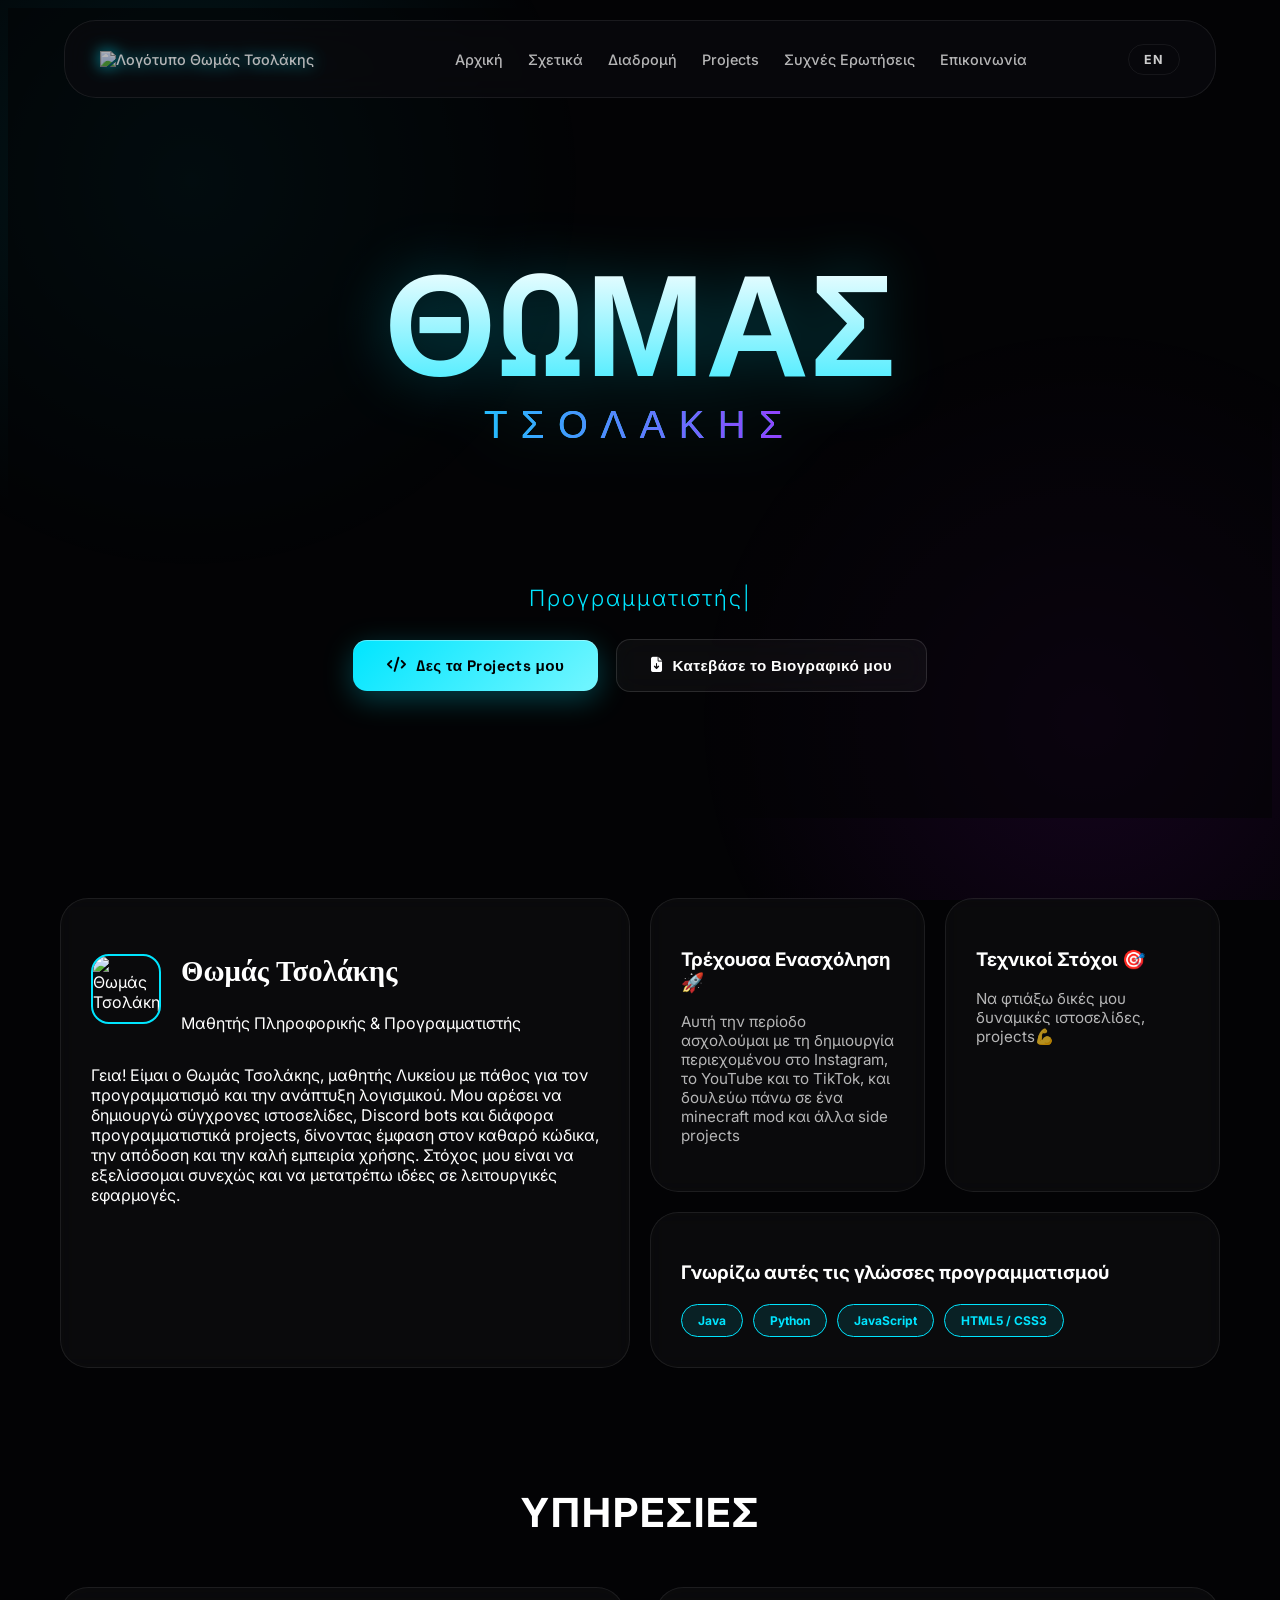
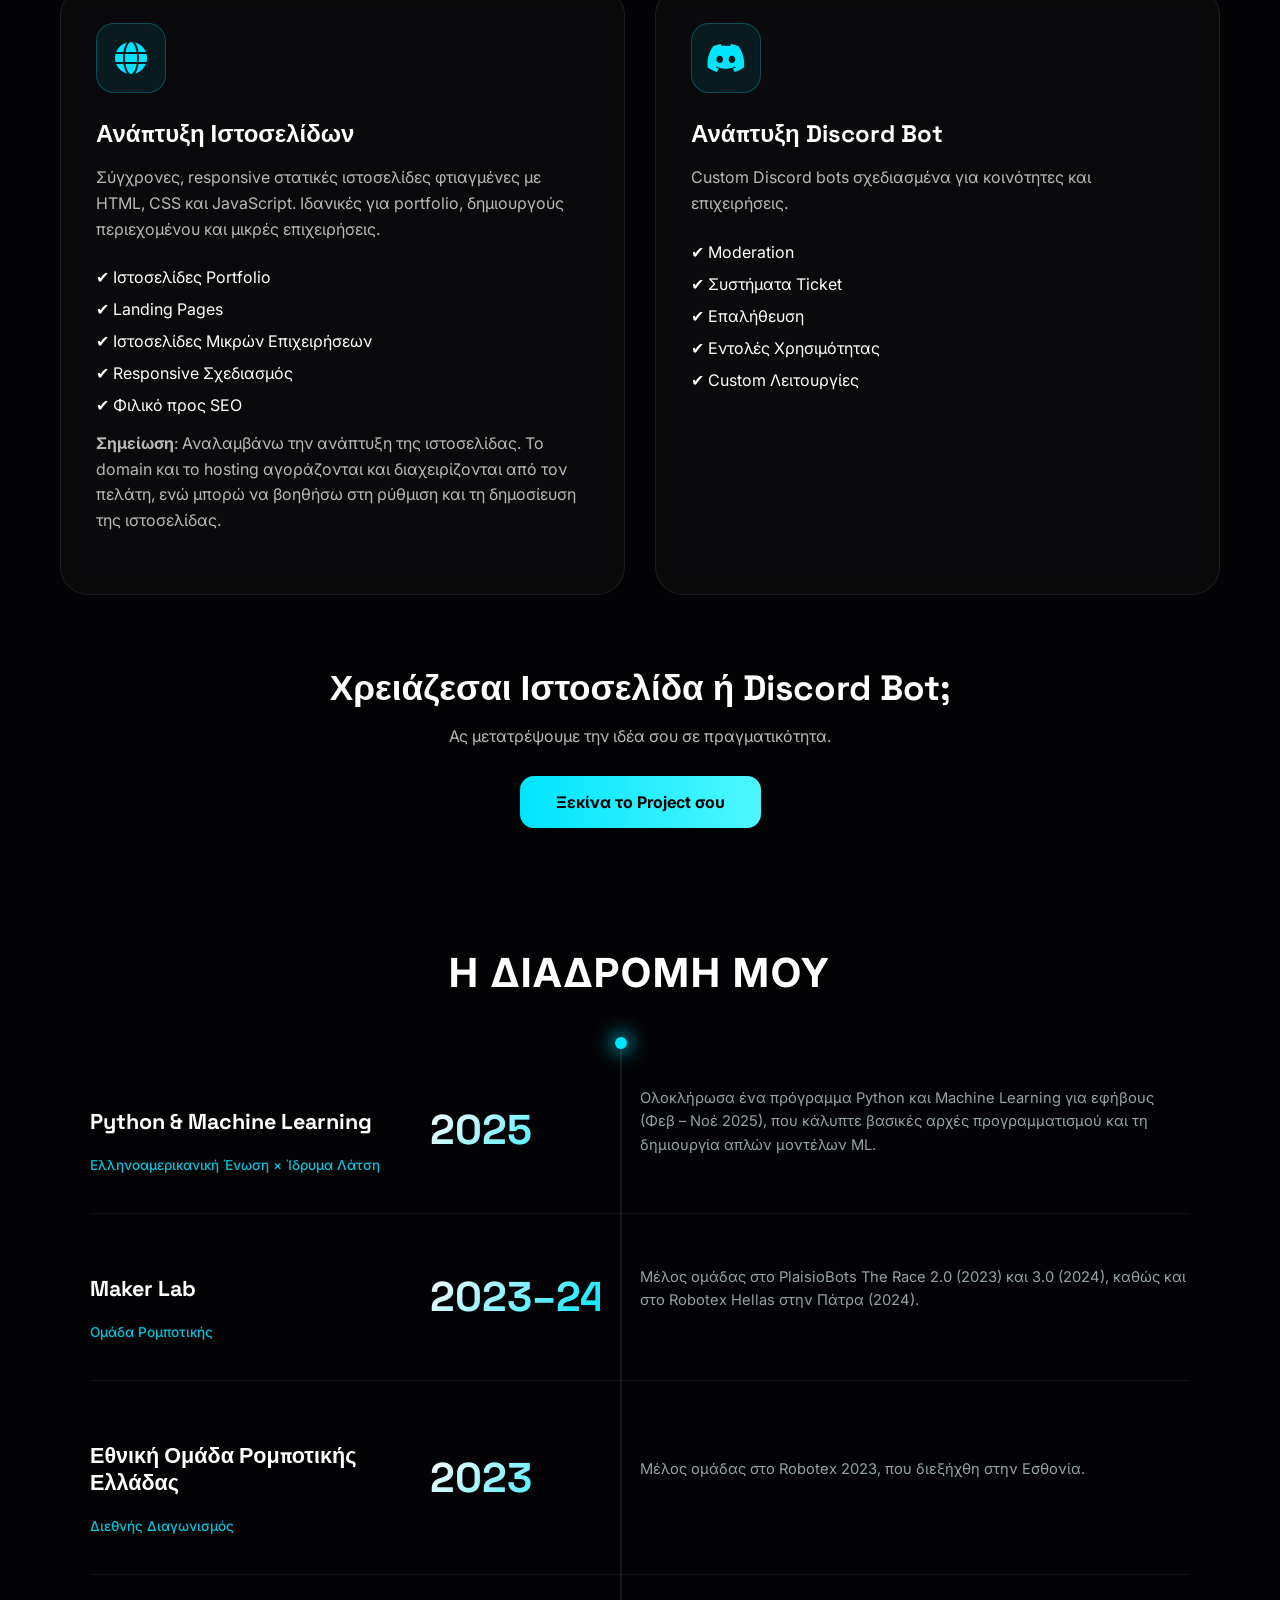
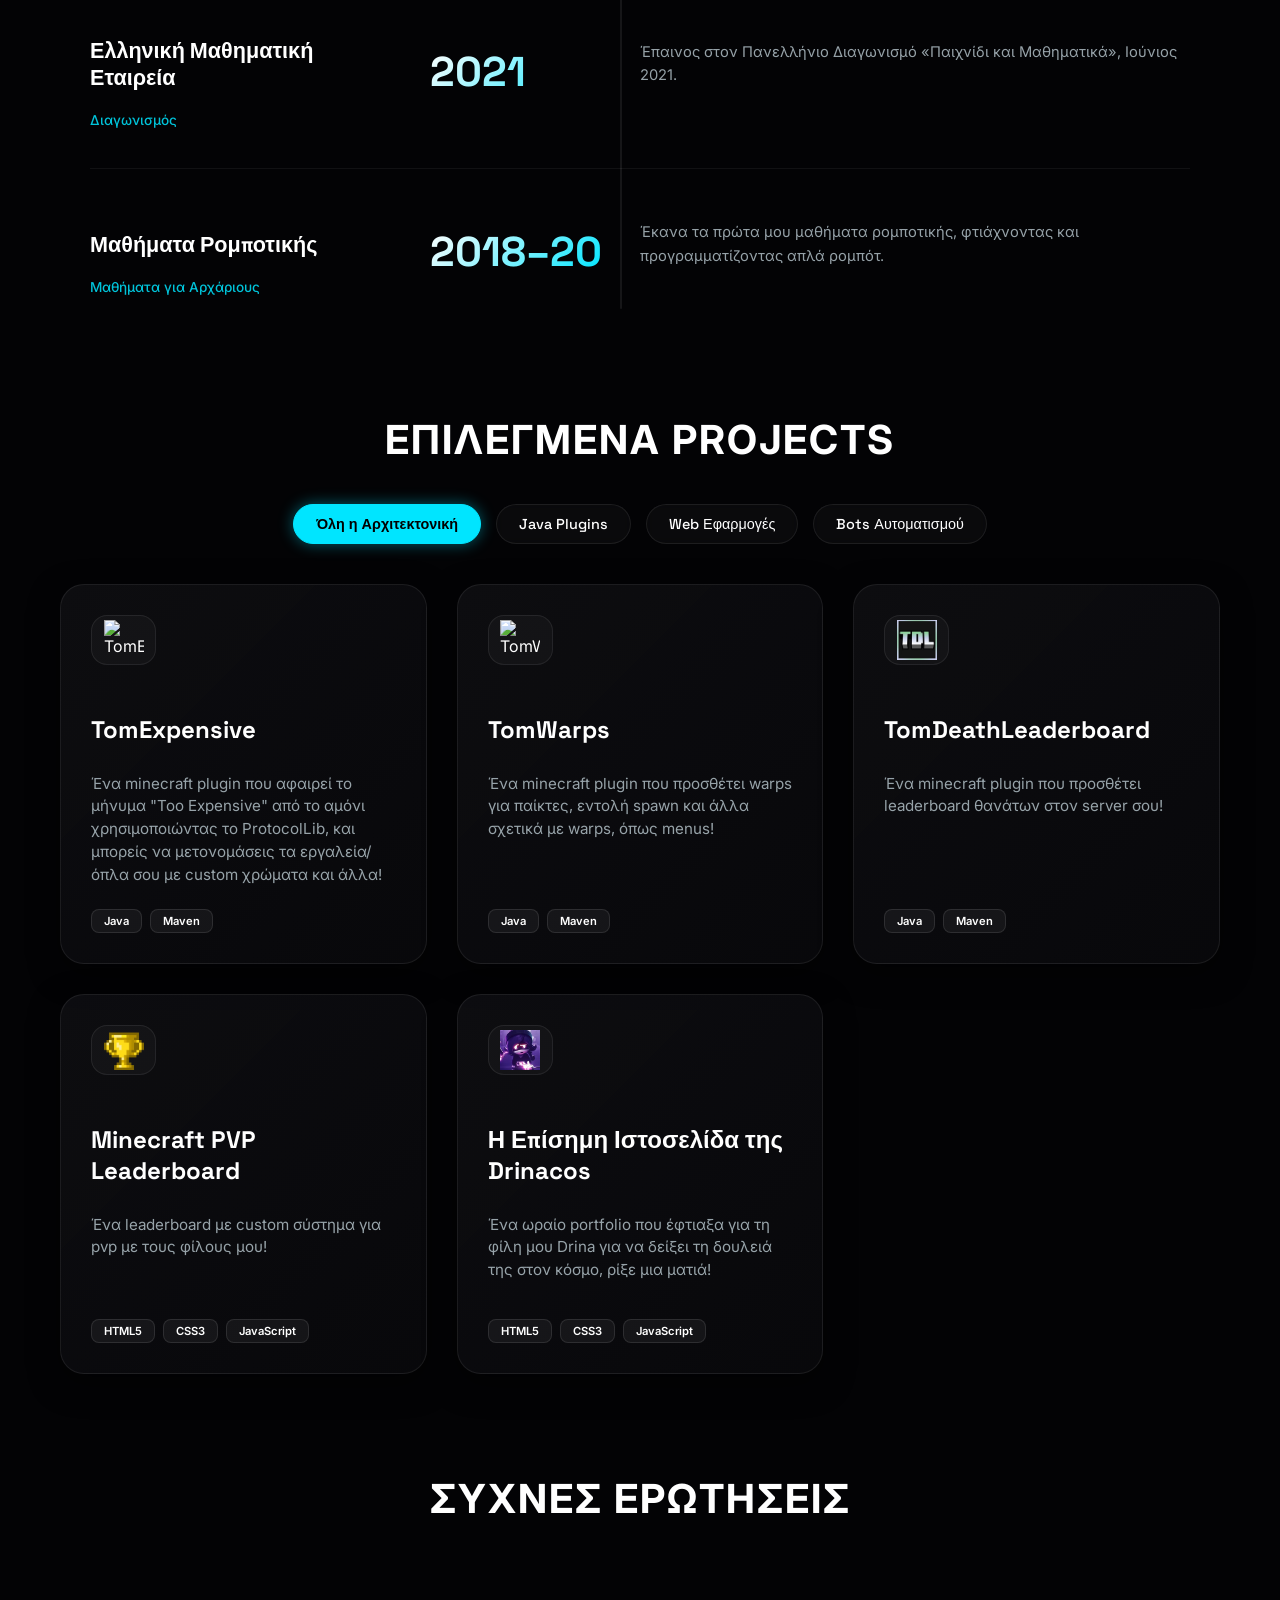
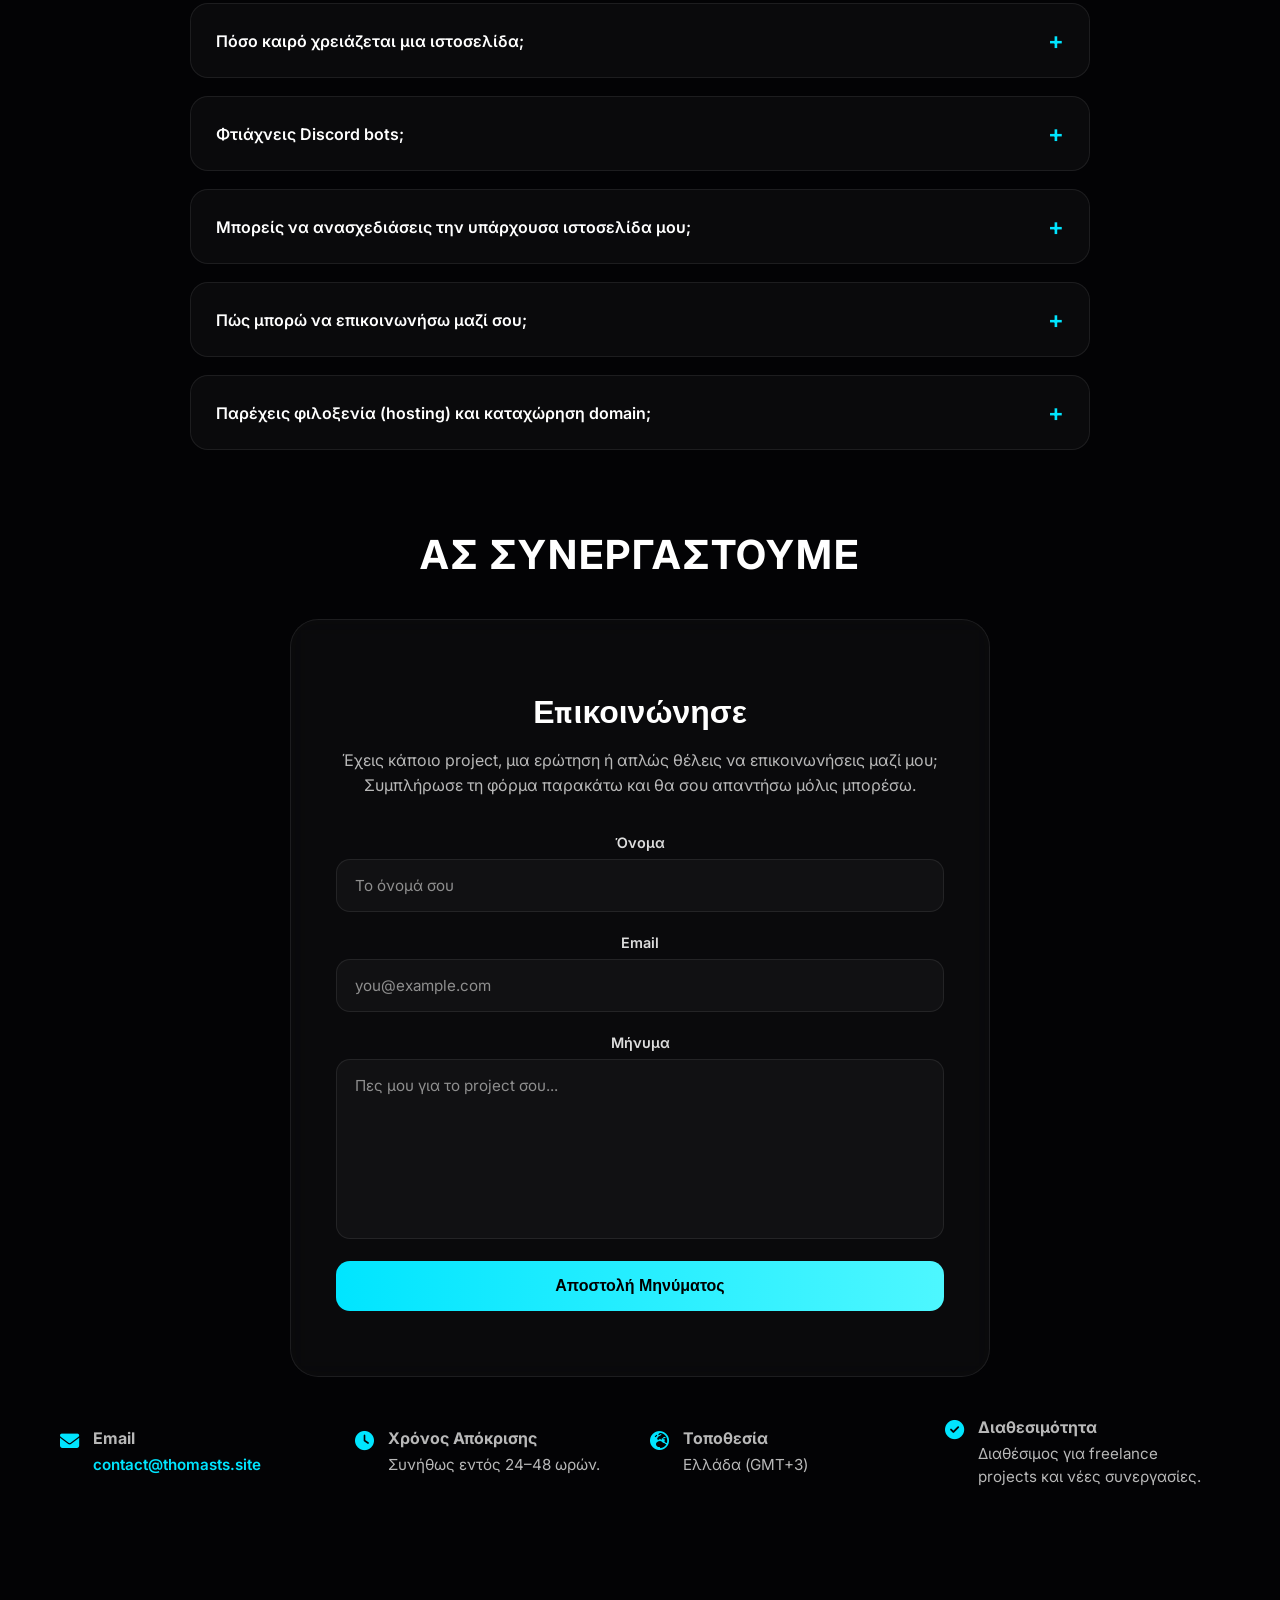
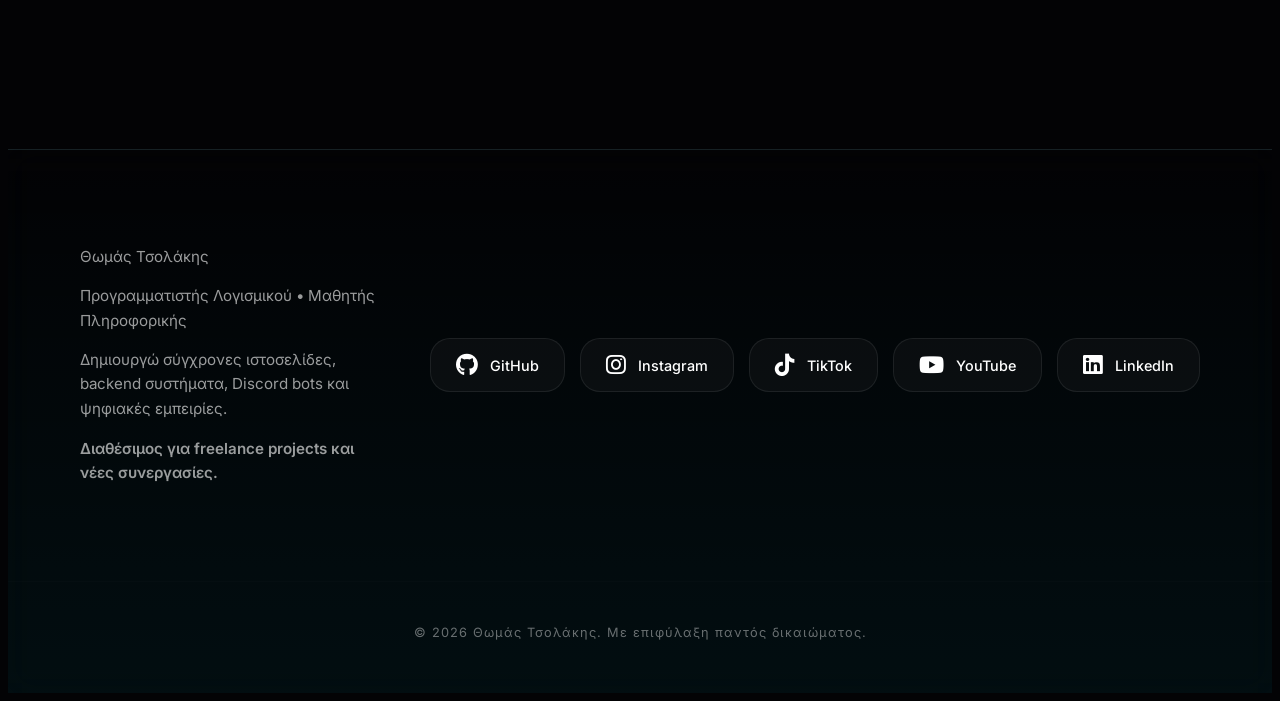
==== el/index.html @ b06d2b75 "resume" ====
<!DOCTYPE html>
<html lang="el">
<head>

    <!-- Basic -->
    <meta charset="UTF-8">
    <meta name="viewport" content="width=device-width, initial-scale=1.0">

    <title>Θωμάς Τσολάκης | Προγραμματιστής Λογισμικού</title>

    <meta name="description" content="Ο Θωμάς Τσολάκης είναι μαθητής Πληροφορικής και προγραμματιστής λογισμικού. Ασχολείται με την ανάπτυξη ιστοσελίδων, backend συστημάτων και σύγχρονων εφαρμογών.">

    <meta name="author" content="Θωμάς Τσολάκης">
    <meta name="creator" content="Θωμάς Τσολάκης">
    <meta name="copyright" content="Θωμάς Τσολάκης">
    <meta name="robots" content="index, follow">
    <meta name="googlebot" content="index, follow">
    <meta name="referrer" content="strict-origin-when-cross-origin">
    <meta name="theme-color" content="#030305">
    <meta name="color-scheme" content="dark">

    <!-- Canonical -->
    <link rel="canonical" href="https://thomasts.site/el/">

    <link rel="alternate" hreflang="en" href="https://thomasts.site/">
    <link rel="alternate" hreflang="el" href="https://thomasts.site/el/">
    <link rel="alternate" hreflang="x-default" href="https://thomasts.site/">

    <!-- Favicons -->
    <link rel="apple-touch-icon" sizes="180x180" href="../img/apple-touch-icon.png">
    <link rel="icon" type="image/png" sizes="32x32" href="../img/favicon-32x32.png">
    <link rel="icon" type="image/png" sizes="16x16" href="../img/favicon-16x16.png">
    <link rel="shortcut icon" href="../img/favicon.ico">
    <link rel="manifest" href="../site.webmanifest">

    <!-- Mobile -->
    <meta name="mobile-web-app-capable" content="yes">
    <meta name="apple-mobile-web-app-capable" content="yes">
    <meta name="apple-mobile-web-app-title" content="Θωμάς Τσολάκης">
    <meta name="apple-mobile-web-app-status-bar-style" content="black-translucent">

    <!-- SEO -->
    <meta name="keywords" content="Θωμάς Τσολάκης, Προγραμματιστής, Software Developer, Web Developer, Backend Developer, Frontend Developer, Full Stack Developer, HTML, CSS, JavaScript, Python, Προγραμματισμός, Ανάπτυξη Ιστοσελίδων, Ελλάδα, Thomakosdevs">

    <!-- Open Graph -->
    <meta property="og:type" content="website">
    <meta property="og:site_name" content="Θωμάς Τσολάκης">
    <meta property="og:title" content="Θωμάς Τσολάκης | Προγραμματιστής Λογισμικού">
    <meta property="og:description" content="Ανάπτυξη ιστοσελίδων, backend συστημάτων και σύγχρονων εφαρμογών.">
    <meta property="og:url" content="https://thomasts.site/el/">
    <meta property="og:image" content="https://thomasts.site/img/hero.webp">
    <meta property="og:image:width" content="1200">
    <meta property="og:image:height" content="630">
    <meta property="og:image:alt" content="Portfolio του Θωμά Τσολάκη">
    <meta property="og:locale" content="el_GR">
    <meta property="og:locale:alternate" content="en_US">

    <!-- Twitter -->
    <meta name="twitter:card" content="summary_large_image">
    <meta name="twitter:title" content="Θωμάς Τσολάκης | Προγραμματιστής Λογισμικού">
    <meta name="twitter:description" content="Ανάπτυξη ιστοσελίδων, backend συστημάτων και σύγχρονων εφαρμογών.">
    <meta name="twitter:image" content="https://thomasts.site/img/hero.webp">
    <meta name="twitter:image:alt" content="Portfolio του Θωμά Τσολάκη">
    <meta name="twitter:url" content="https://thomasts.site/el/">
    <meta name="twitter:creator" content="@thomakosdevs">
    <meta name="twitter:site" content="@thomakosdevs">

    <!-- Schema - Person -->
    <script type="application/ld+json">
    {
        "@context":"https://schema.org",
        "@type":"Person",
        "name":"Θωμάς Τσολάκης",
        "alternateName":[
            "Θωμάς Τσολάκης",
            "Thomas"
        ],
        "url":"https://thomasts.site/",
        "image":"https://thomasts.site/img/logo.png",
        "jobTitle":"Προγραμματιστής Λογισμικού",
        "email":"contact@thomasts.site",
        "nationality":"Greek",
        "knowsLanguage":[
            "el",
            "en"
        ],
        "knowsAbout":[
            "Software Development",
            "Web Development",
            "Backend Development",
            "Frontend Development",
            "JavaScript",
            "Python",
            "HTML",
            "CSS",
            "Discord Bots"
        ],
        "sameAs":[
            "https://github.com/Thomakosxd",
            "https://www.instagram.com/thomakosdevs",
            "https://www.tiktok.com/@thomakosdevs",
            "https://www.youtube.com/@thomakosdevs"
        ]
    }
    </script>

    <!-- Schema - Website -->
    <script type="application/ld+json">
    {
        "@context":"https://schema.org",
        "@type":"WebSite",
        "url":"https://thomasts.site/",
        "name":"Θωμάς Τσολάκης",
        "description":"Το προσωπικό portfolio του Θωμά Τσολάκη.",
        "inLanguage":[
            "el",
            "en"
        ],
        "publisher":{
            "@type":"Person",
            "name":"Θωμάς Τσολάκης"
        }
    }
    </script>

    <!-- Schema - Organization -->
    <script type="application/ld+json">
    {
        "@context":"https://schema.org",
        "@type":"Organization",
        "name":"Θωμάς Τσολάκης",
        "url":"https://thomasts.site/",
        "logo":"https://thomasts.site/img/logo.png"
    }
    </script>

    <!-- Performance -->
    <link rel="dns-prefetch" href="//fonts.googleapis.com">
    <link rel="dns-prefetch" href="//fonts.gstatic.com">
    <link rel="dns-prefetch" href="//cdnjs.cloudflare.com">
    <link rel="dns-prefetch" href="//cdn.jsdelivr.net">

    <link rel="preconnect" href="https://fonts.googleapis.com">
    <link rel="preconnect" href="https://fonts.gstatic.com" crossorigin>

    <!-- Fonts -->
    <link href="https://fonts.googleapis.com/css2?family=Inter:wght@300;400;500;600;700&family=Space+Grotesk:wght@500;700&display=swap" rel="stylesheet">

    <!-- Icons -->
    <link rel="stylesheet" href="https://cdn.jsdelivr.net/gh/devicons/devicon@latest/devicon.min.css">
    <link rel="stylesheet" href="https://cdnjs.cloudflare.com/ajax/libs/font-awesome/6.7.2/css/all.min.css">

    <!-- Styles -->
    <link rel="stylesheet" href="../styles.css">

</head>

<body>

    <nav>
        <div class="logo"><a href="index.html"><img src="../img/logo.png" alt="Λογότυπο Θωμάς Τσολάκης"></a></div>
        <ul id="nav-links">
            <li><a href="#home">Αρχική</a></li>
            <li><a href="#about">Σχετικά</a></li>
            <li><a href="#journey">Διαδρομή</a></li>
            <li><a href="#projects">Projects</a></li>
            <li><a href="#faqs">Συχνές Ερωτήσεις</a></li>
            <li><a href="#contact-me">Επικοινωνία</a></li>
        </ul>
        <div class="nav-actions">
            <a href="/" class="lang-switch" hreflang="en" aria-label="View this page in English">EN</a>
            <button class="nav-toggle" id="nav-toggle" aria-label="Εναλλαγή μενού" aria-expanded="false" aria-controls="nav-links">
                <span></span><span></span><span></span>
            </button>
        </div>
    </nav>

    <section class="hero" id="home">
        <h1>ΘΩΜΑΣ <span class="hero-lastname">ΤΣΟΛΑΚΗΣ</span></h1>
        <div class="typing-container">
            <span id="typing-text"></span><span class="cursor">|</span>
        </div>
        <div class="hero-buttons">

            <a href="#projects" class="hero-btn primary">
                <i class="fa-solid fa-code"></i>
                Δες τα Projects μου
            </a>

            <a href="../resume_el.pdf" download class="hero-btn secondary">
                <i class="fa-solid fa-file-arrow-down"></i>
                Κατεβάσε το Βιογραφικό μου
            </a>

        </div>
    </section>

    <main class="container" id="about">
        <div class="bento-grid">
            
            <div class="bento-item item-large">
                <div class="profile-header">
                    <img src="../img/logo.png" alt="Θωμάς Τσολάκης">
                    <div>
                        <h2>Θωμάς Τσολάκης</h2>
                        <p>Μαθητής Πληροφορικής & Προγραμματιστής</p>
                    </div>
                </div>
                <p class="bento-text">
                   Γεια! Είμαι ο Θωμάς Τσολάκης, μαθητής Λυκείου με πάθος για τον προγραμματισμό και την ανάπτυξη λογισμικού. Μου αρέσει να δημιουργώ σύγχρονες ιστοσελίδες, Discord bots και διάφορα προγραμματιστικά projects, δίνοντας έμφαση στον καθαρό κώδικα, την απόδοση και την καλή εμπειρία χρήσης. Στόχος μου είναι να εξελίσσομαι συνεχώς και να μετατρέπω ιδέες σε λειτουργικές εφαρμογές.
                </p>
            </div>

            <div class="bento-item">
                <h3>Τρέχουσα Ενασχόληση 🚀</h3>
                <p class="status-text">Αυτή την περίοδο ασχολούμαι με τη δημιουργία περιεχομένου στο Instagram, το YouTube και το TikTok, και δουλεύω πάνω σε ένα minecraft mod και άλλα side projects</p>
            </div>

            <div class="bento-item">
                <h3>Τεχνικοί Στόχοι 🎯</h3>
                <p class="status-text">Να φτιάξω δικές μου δυναμικές ιστοσελίδες, projects💪</p>
            </div>

            <div class="bento-item item-wide">
                <h3>Γνωρίζω αυτές τις γλώσσες προγραμματισμού</h3>
                <div class="skills-grid">
                    <span class="skill-tag">Java</span>
                    <span class="skill-tag">Python</span>
                    <span class="skill-tag">JavaScript</span>
                    <span class="skill-tag">HTML5 / CSS3</span>
                </div>
            </div>
        </div>

        <section class="services-section">

        <h1 class="section-title">Υπηρεσίες</h1>

        <div class="services-grid">

            <div class="service-card">
                <div class="service-icon">
                    <i class="fas fa-globe"></i>
                </div>

                <h3>Ανάπτυξη Ιστοσελίδων</h3>

                <p>
                    Σύγχρονες, responsive στατικές ιστοσελίδες φτιαγμένες με HTML, CSS και JavaScript.
                    Ιδανικές για portfolio, δημιουργούς περιεχομένου και μικρές επιχειρήσεις.
                </p>

                <ul>
                    <li>✔ Ιστοσελίδες Portfolio</li>
                    <li>✔ Landing Pages</li>
                    <li>✔ Ιστοσελίδες Μικρών Επιχειρήσεων</li>
                    <li>✔ Responsive Σχεδιασμός</li>
                    <li>✔ Φιλικό προς SEO</li>
                </ul>

                <p><b>Σημείωση</b>: Αναλαμβάνω την ανάπτυξη της ιστοσελίδας. Το domain και το hosting αγοράζονται και διαχειρίζονται από τον πελάτη, ενώ μπορώ να βοηθήσω στη ρύθμιση και τη δημοσίευση της ιστοσελίδας.</p>
            </div>

            <div class="service-card">
                <div class="service-icon">
                    <i class="fab fa-discord"></i>
                </div>

                <h3>Ανάπτυξη Discord Bot</h3>

                <p>
                    Custom Discord bots σχεδιασμένα για κοινότητες και επιχειρήσεις.
                </p>

                <ul>
                    <li>✔ Moderation</li>
                    <li>✔ Συστήματα Ticket</li>
                    <li>✔ Επαλήθευση</li>
                    <li>✔ Εντολές Χρησιμότητας</li>
                    <li>✔ Custom Λειτουργίες</li>
                </ul>
            </div>

        </div>

        <div class="services-footer">
            <h2>Χρειάζεσαι Ιστοσελίδα ή Discord Bot;</h2>
            <p>
                Ας μετατρέψουμε την ιδέα σου σε πραγματικότητα.
            </p>

            <a href="#contact-me" class="hire-btn">
                Ξεκίνα το Project σου
            </a>
        </div>

    </section>

        <h1 class="section-title" id="journey">Η Διαδρομή Μου</h1>

        <div class="timeline">
            <div class="timeline-line">
                <div class="timeline-progress"></div>
                <div class="timeline-cursor"></div>
            </div>

            <div class="timeline-year">
                <div class="timeline-node"></div>
                <div class="timeline-heading">
                    <h3>Python & Machine Learning</h3>
                    <span class="timeline-subtitle">Ελληνοαμερικανική Ένωση × Ίδρυμα Λάτση</span>
                </div>
                <div class="timeline-year-big">2025</div>
                <p class="timeline-desc">Ολοκλήρωσα ένα πρόγραμμα Python και Machine Learning για εφήβους (Φεβ – Νοέ 2025), που κάλυπτε βασικές αρχές προγραμματισμού και τη δημιουργία απλών μοντέλων ML.</p>
            </div>

            <div class="timeline-year">
                <div class="timeline-node"></div>
                <div class="timeline-heading">
                    <h3>Maker Lab</h3>
                    <span class="timeline-subtitle">Ομάδα Ρομποτικής</span>
                </div>
                <div class="timeline-year-big">2023–24</div>
                <p class="timeline-desc">Μέλος ομάδας στο PlaisioBots The Race 2.0 (2023) και 3.0 (2024), καθώς και στο Robotex Hellas στην Πάτρα (2024).</p>
            </div>

            <div class="timeline-year">
                <div class="timeline-node"></div>
                <div class="timeline-heading">
                    <h3>Εθνική Ομάδα Ρομποτικής Ελλάδας</h3>
                    <span class="timeline-subtitle">Διεθνής Διαγωνισμός</span>
                </div>
                <div class="timeline-year-big">2023</div>
                <p class="timeline-desc">Μέλος ομάδας στο Robotex 2023, που διεξήχθη στην Εσθονία.</p>
            </div>

            <div class="timeline-year">
                <div class="timeline-node"></div>
                <div class="timeline-heading">
                    <h3>Ελληνική Μαθηματική Εταιρεία</h3>
                    <span class="timeline-subtitle">Διαγωνισμός</span>
                </div>
                <div class="timeline-year-big">2021</div>
                <p class="timeline-desc">Έπαινος στον Πανελλήνιο Διαγωνισμό «Παιχνίδι και Μαθηματικά», Ιούνιος 2021.</p>
            </div>

            <div class="timeline-year">
                <div class="timeline-node"></div>
                <div class="timeline-heading">
                    <h3>Μαθήματα Ρομποτικής</h3>
                    <span class="timeline-subtitle">Μαθήματα για Αρχάριους</span>
                </div>
                <div class="timeline-year-big">2018–20</div>
                <p class="timeline-desc">Έκανα τα πρώτα μου μαθήματα ρομποτικής, φτιάχνοντας και προγραμματίζοντας απλά ρομπότ.</p>
            </div>
        </div>

        <h1 class="section-title" id="projects">Επιλεγμένα Projects</h1>
        
        <div class="filter-container">
            <button class="filter-btn active" data-filter="all">Όλη η Αρχιτεκτονική</button>
            <button class="filter-btn" data-filter="plugin">Java Plugins</button>
            <button class="filter-btn" data-filter="website">Web Εφαρμογές</button>
            <button class="filter-btn" data-filter="bot" disabled>Bots Αυτοματισμού</button>
        </div>

        <div class="projects-grid">
            
            <a href="https://modrinth.com/plugin/tomexpensive" target="_blank" rel="noopener noreferrer" class="project-card show" data-category="plugin">
                <div class="project-icon-wrapper">
                    <img src="../img/logos/tomexpensive.png" alt="TomExpensive">
                </div>
                <div class="project-info">
                    <h3>TomExpensive</h3>
                    <p>Ένα minecraft plugin που αφαιρεί το μήνυμα "Too Expensive" από το αμόνι χρησιμοποιώντας το ProtocolLib, και μπορείς να μετονομάσεις τα εργαλεία/όπλα σου με custom χρώματα και άλλα!</p>
                    <div class="mini-stack"><span>Java</span><span>Maven</span></div>
                </div>
            </a>

            <a href="https://modrinth.com/plugin/tomwarps" target="_blank" rel="noopener noreferrer" class="project-card show" data-category="plugin">
                <div class="project-icon-wrapper">
                    <img src="../img/logos/tomwarps.png" alt="TomWarps">
                </div>
                <div class="project-info">
                    <h3>TomWarps</h3>
                    <p>Ένα minecraft plugin που προσθέτει warps για παίκτες, εντολή spawn και άλλα σχετικά με warps, όπως menus!</p>
                    <div class="mini-stack"><span>Java</span><span>Maven</span></div>
                </div>
            </a>

            <a href="https://modrinth.com/plugin/tomdeathleaderboard" target="_blank" rel="noopener noreferrer" class="project-card show" data-category="plugin">
                <div class="project-icon-wrapper">
                    <img src="../img/logos/tomdeathleaderboard.png" alt="TomDeathLeaderboard">
                </div>
                <div class="project-info">
                    <h3>TomDeathLeaderboard</h3>
                    <p>Ένα minecraft plugin που προσθέτει leaderboard θανάτων στον server σου!</p>
                    <div class="mini-stack"><span>Java</span><span>Maven</span></div>
                </div>
            </a>

            <a href="https://mcleader.thomasts.site" target="_blank" rel="noopener noreferrer" class="project-card show" data-category="website">
                <div class="project-icon-wrapper">
                    <img src="../img/logos/mcleader.png" alt="MC Leaderboard">
                </div>
                <div class="project-info">
                    <h3>Minecraft PVP Leaderboard</h3>
                    <p>Ένα leaderboard με custom σύστημα για pvp με τους φίλους μου!</p>
                    <div class="mini-stack"><span>HTML5</span><span>CSS3</span><span>JavaScript</span></div>
                </div>
            </a>

            <a href="https://www.drinacos.site" target="_blank" rel="noopener noreferrer" class="project-card show" data-category="website">
                <div class="project-icon-wrapper">
                    <img src="../img/logos/drinacos.png" alt="Portfolio Gallery">
                </div>
                <div class="project-info">
                    <h3>Η Επίσημη Ιστοσελίδα της Drinacos</h3>
                    <p>Ένα ωραίο portfolio που έφτιαξα για τη φίλη μου Drina για να δείξει τη δουλειά της στον κόσμο, ρίξε μια ματιά!</p>
                    <div class="mini-stack"><span>HTML5</span><span>CSS3</span><span>JavaScript</span></div>
                </div>
            </a>
        </div>

        <h1 class="section-title" id="faqs">Συχνές Ερωτήσεις</h1>

        <div class="faq">

            <div class="faq-item">
                <button class="faq-question">
                    Πόσο καιρό χρειάζεται μια ιστοσελίδα;
                    <span>+</span>
                </button>

                <div class="faq-answer">
                    <p>
                        Οι περισσότερες ιστοσελίδες portfolio και μικρών επιχειρήσεων ολοκληρώνονται
                        μέσα σε 2–7 ημέρες, ανάλογα με την πολυπλοκότητα του project.
                    </p>
                </div>
            </div>

            <div class="faq-item">
                <button class="faq-question">
                    Φτιάχνεις Discord bots;
                    <span>+</span>
                </button>

                <div class="faq-answer">
                    <p>
                        Ναι! Φτιάχνω custom Discord bots με moderation,
                        συστήματα ticket, επαλήθευση και πολλά άλλα features.
                    </p>
                </div>
            </div>

            <div class="faq-item">
                <button class="faq-question">
                    Μπορείς να ανασχεδιάσεις την υπάρχουσα ιστοσελίδα μου;
                    <span>+</span>
                </button>

                <div class="faq-answer">
                    <p>
                        Φυσικά. Μπορώ να ανασχεδιάσω την ιστοσελίδα σου με μια μοντέρνα,
                        responsive και καθαρή εμφάνιση.
                    </p>
                </div>
            </div>

            <div class="faq-item">
                <button class="faq-question">
                    Πώς μπορώ να επικοινωνήσω μαζί σου;
                    <span>+</span>
                </button>

                <div class="faq-answer">
                    <p>
                        Χρησιμοποίησε τη φόρμα επικοινωνίας παρακάτω ή στείλε μου email στο
                        <a href="mailto:contact@thomasts.site">contact@thomasts.site</a>.
                    </p>
                </div>
            </div>

            <div class="faq-item">
                <button class="faq-question">
                    Παρέχεις φιλοξενία (hosting) και καταχώρηση domain;
                    <span>+</span>
                </button>

                <div class="faq-answer">
                    <p>
                        Επικεντρώνομαι στην κατασκευή της ίδιας της ιστοσελίδας. Το domain και το hosting αγοράζονται και διαχειρίζονται από τον πελάτη. Αν χρειαστεί, μπορώ να σε βοηθήσω να διαλέξεις provider και να κάνω deploy την ιστοσελίδα σου.
                    </p>
                </div>
            </div>

        </div>

        <h1 class="section-title" id="contact-me">Ας Συνεργαστούμε</h1>

        <div class="contact-card">
            <h2>Επικοινώνησε</h2>

            <p class="contact-description">
                Έχεις κάποιο project, μια ερώτηση ή απλώς θέλεις να επικοινωνήσεις μαζί μου; Συμπλήρωσε τη φόρμα παρακάτω και θα σου απαντήσω μόλις μπορέσω.
            </p>

            <form id="contact-form">

                <div class="input-group">
                    <label for="name">Όνομα</label>
                    <input
                        type="text"
                        id="name"
                        name="name"
                        placeholder="Το όνομά σου"
                        required>
                </div>

                <div class="input-group">
                    <label for="email">Email</label>
                    <input
                        type="email"
                        id="email"
                        name="email"
                        placeholder="you@example.com"
                        required>
                </div>

                <div class="input-group">
                    <label for="message">Μήνυμα</label>
                    <textarea
                        id="message"
                        name="message"
                        rows="7"
                        placeholder="Πες μου για το project σου..."
                        required></textarea>
                </div>

                <button type="submit" class="submit-btn">
                    Αποστολή Μηνύματος
                </button>

                <p id="form-status"></p>

            </form>
        </div>

        <div class="contact-email">

            <div class="contact-info-item">
                <i class="fa-solid fa-envelope"></i>
                <div>
                    <h4>Email</h4>
                    <a href="mailto:contact@thomasts.site">contact@thomasts.site</a>
                </div>
            </div>

            <div class="contact-info-item">
                <i class="fa-solid fa-clock"></i>
                <div>
                    <h4>Χρόνος Απόκρισης</h4>
                    <p>Συνήθως εντός 24–48 ωρών.</p>
                </div>
            </div>

            <div class="contact-info-item">
                <i class="fa-solid fa-earth-europe"></i>
                <div>
                    <h4>Τοποθεσία</h4>
                    <p>Ελλάδα (GMT+3)</p>
                </div>
            </div>

            <div class="contact-info-item">
                <i class="fa-solid fa-circle-check"></i>
                <div>
                    <h4>Διαθεσιμότητα</h4>
                    <p>Διαθέσιμος για freelance projects και νέες συνεργασίες.</p>
                </div>
            </div>

        </div>
    </main>

    <footer class="modern-footer">

        <div class="footer-container">
            
            <div class="footer-left">

                <p class="footer-brand">
                    Θωμάς Τσολάκης
                </p>

                <p class="footer-title">
                    Προγραμματιστής Λογισμικού • Μαθητής Πληροφορικής
                </p>

                <p class="footer-desc">
                    Δημιουργώ σύγχρονες ιστοσελίδες, backend συστήματα, Discord bots και ψηφιακές εμπειρίες.
                </p>

                <p class="footer-status">
                    Διαθέσιμος για freelance projects και νέες συνεργασίες.
                </p>

            </div>

            <div class="footer-right">

                <div class="social-group">

                    <a href="https://github.com/Thomakosxd" target="_blank" rel="noopener noreferrer" class="social-tile github-tile">
                        <i class="fab fa-github"></i>
                        <span>GitHub</span>
                    </a>

                    <a href="https://www.instagram.com/thomakosdevs" target="_blank" rel="noopener noreferrer" class="social-tile instagram-tile">
                        <i class="fab fa-instagram"></i>
                        <span>Instagram</span>
                    </a>

                    <a href="https://www.tiktok.com/@thomakosdevs" target="_blank" rel="noopener noreferrer" class="social-tile tiktok-tile">
                        <i class="fab fa-tiktok"></i>
                        <span>TikTok</span>
                    </a>

                    <a href="https://www.youtube.com/@thomakosdevs" target="_blank" rel="noopener noreferrer" class="social-tile youtube-tile">
                        <i class="fab fa-youtube"></i>
                        <span>YouTube</span>
                    </a>

                    <a href="https://www.linkedin.com/in/thomas-tsolakis-8341843b0/" target="_blank" rel="noopener noreferrer" class="social-tile linkedin-tile">
                        <i class="fab fa-linkedin"></i>
                        <span>LinkedIn</span>
                    </a>

                </div>

            </div>

        </div>

        <div class="footer-copyright">
            <p>&copy; 2026 Θωμάς Τσολάκης. Με επιφύλαξη παντός δικαιώματος.</p>
        </div>

    </footer>

    

    <script defer src="/_vercel/insights/script.js"></script>
    <script defer src="/_vercel/speed-insights/script.js"></script>
    <script src="https://cdn.jsdelivr.net/npm/@emailjs/browser@4/dist/email.min.js"></script>

    <script>
        emailjs.init({
            publicKey: "jXh3yLZ_VG7rq-xEH",
        });
    </script>

    <script src="../script.js"></script>
</body>
</html>
---- styles.css ----
﻿/* ==========================================================
   ROOT VARIABLES
   ========================================================== */

:root {
  /* Brand colors */
  --primary: #00e5ff;
  --secondary: #bc13fe;
  --bg: #030305;
  --text: #ffffff;

  /* Glass surfaces */
  --glass: rgba(255, 255, 255, 0.03);
  --glass-border: rgba(255, 255, 255, 0.08);

  /* Secondary text colors */
  --text-muted-1: #b0bec5; /* project / timeline descriptions */
  --text-muted-2: #b8b8b8; /* contact / services / faq copy */
  --text-muted-3: #ddd;    /* form labels */
  --text-muted-4: #8f8f8f; /* placeholders */

  /* Layout */
  --container-width: 1200px;

  /* Border radii */
  --radius-thin: 2px;
  --radius-round: 10px;
  --radius-md: 14px;
  --radius-lg-icon: 18px;
  --radius-lg: 28px;
  --radius-pill: 100px;

  /* Blur values */
  --blur-xs: 5px;
  --blur-sm: 10px;
  --blur-md: 12px;
  --blur-lg: 15px;

  /* Transitions */
  --transition: all 0.4s cubic-bezier(0.23, 1, 0.32, 1);
  --transition-bounce: all 0.4s cubic-bezier(0.175, 0.885, 0.32, 1.275);
  --transition-fast: 0.3s;
  --transition-med: 0.35s;

  /* Z-index scale */
  --z-behind: -1;
  --z-card-glow: 0;
  --z-timeline-node: 2;
  --z-nav: 1000;
}

/* ==========================================================
   RESET
   ========================================================== */

*,
*::before,
*::after {
  box-sizing: border-box;
}

* {
  scrollbar-width: thin;
  scrollbar-color: var(--primary) var(--bg);
}

/* ==========================================================
   BASE
   ========================================================== */

body {
  background: var(--bg);
  color: var(--text);
  font-family: 'Inter', sans-serif;
  overflow-x: hidden;
}

/* Anchor targets sit below the fixed nav, so jumping to a section
   (from the nav, or a filter/FAQ deep-link) doesn't hide its heading. */
[id] {
  scroll-margin-top: 110px;
}

@media (prefers-reduced-motion: no-preference) {
  :has(:target) {
    scroll-behavior: smooth;
  }
}

body::before {
  content: "";
  position: fixed;
  inset: 0;
  background:
    radial-gradient(circle at 15% 20%, rgba(0, 229, 255, 0.1), transparent 30%),
    radial-gradient(circle at 85% 80%, rgba(188, 19, 254, 0.1), transparent 30%);
  z-index: var(--z-behind);
}

/* Standard scrollbar props (Firefox) + webkit fallback (Chrome/Safari/Edge) */
::-webkit-scrollbar {
  width: 10px;
}

::-webkit-scrollbar-track {
  background: var(--bg);
}

::-webkit-scrollbar-thumb {
  background: linear-gradient(to bottom, var(--primary), var(--secondary));
  border-radius: var(--radius-round);
}

::-webkit-scrollbar-thumb:hover {
  background: var(--primary);
}

/* ==========================================================
   TYPOGRAPHY
   ========================================================== */

html[lang="en"] .section-title {
  font-family: "Space Grotesk", sans-serif;
}

html[lang="el"] .section-title {
  font-family: "Inter", sans-serif;
}

.section-title {
  text-align: center;
  font-size: 2.5rem;
  margin-bottom: 40px;
  font-family: 'Space Grotesk';
  letter-spacing: 2px;
  text-transform: uppercase;
}

/* ==========================================================
   UTILITIES
   ========================================================== */

.container {
  max-width: var(--container-width);
  margin: 0 auto;
  padding: 80px 20px;
}

.separator {
  margin: 20px 0;
  opacity: 0.3;
  font-size: 0.8rem;
}

/* ==========================================================
   NAVBAR
   ========================================================== */

nav {
  position: fixed;
  top: 20px;
  left: 50%;
  transform: translateX(-50%);
  width: 90%;
  max-width: 1200px;
  padding: 12px 35px;
  background: rgba(10, 10, 15, 0.7);
  -webkit-backdrop-filter: blur(var(--blur-lg));
  backdrop-filter: blur(var(--blur-lg));
  border: 1px solid var(--glass-border);
  border-radius: 32px;
  display: flex;
  justify-content: space-between;
  align-items: center;
  z-index: var(--z-nav);
}

nav .logo img {
  height: 35px;
  filter: drop-shadow(0 0 8px var(--primary));
}

nav ul {
  display: flex;
  list-style: none;
  gap: 25px;
}

nav a {
  text-decoration: none;
  color: #fff;
  font-size: 0.9rem;
  font-weight: 500;
  opacity: 0.7;
  transition: var(--transition);
}

nav a:hover {
  opacity: 1;
  color: var(--primary);
}

/* Language switch + mobile hamburger, grouped on the right of the nav */
.nav-actions {
  display: flex;
  align-items: center;
  gap: 14px;
}

.lang-switch {
  text-decoration: none;
  color: #fff;
  font-size: 0.78rem;
  font-weight: 700;
  letter-spacing: 1px;
  padding: 7px 15px;
  border: 1px solid var(--glass-border);
  border-radius: var(--radius-pill);
  opacity: 0.8;
  transition: var(--transition);
  white-space: nowrap;
}

.lang-switch:hover {
  opacity: 1;
  color: var(--bg);
  background: var(--primary);
  border-color: var(--primary);
}

.nav-toggle {
  display: none;
  flex-direction: column;
  justify-content: center;
  align-items: center;
  gap: 5px;
  width: 38px;
  height: 38px;
  background: transparent;
  border: 1px solid var(--glass-border);
  border-radius: var(--radius-round);
  cursor: pointer;
  padding: 0;
  flex-shrink: 0;
}

.nav-toggle span {
  display: block;
  width: 18px;
  height: 2px;
  background: #fff;
  border-radius: var(--radius-thin);
  transition: var(--transition);
}

.nav-toggle[aria-expanded="true"] span:nth-child(1) {
  transform: translateY(7px) rotate(45deg);
}

.nav-toggle[aria-expanded="true"] span:nth-child(2) {
  opacity: 0;
}

.nav-toggle[aria-expanded="true"] span:nth-child(3) {
  transform: translateY(-7px) rotate(-45deg);
}

/* ==========================================================
   HERO
   ========================================================== */

.hero {
  height: 90vh;
  display: flex;
  flex-direction: column;
  justify-content: center;
  align-items: center;
  position: relative;
  overflow: hidden;
  text-align: center;
  padding: 0 20px;
}

.hero::after {
  content: "";
  position: absolute;
  inset: 0;
  background: linear-gradient(rgba(3, 3, 5, 0.6), rgba(3, 3, 5, 0.6)), url('img/hero.png') center/cover;
  filter: blur(3px);
  transform: scale(1.1);
  z-index: var(--z-behind);
}

.hero h1 {
  position: relative;
  font-family: 'Space Grotesk', sans-serif;
  font-size: clamp(4rem, 15vw, 9rem);
  font-weight: 900;
  line-height: 1;
  background: linear-gradient(to bottom, #fff, var(--primary));
  -webkit-background-clip: text;
  background-clip: text;
  -webkit-text-fill-color: transparent;
  color: transparent;
  filter: drop-shadow(0 0 30px rgba(0, 229, 255, 0.3));
}

.hero-lastname {
  display: block;
  font-size: clamp(1.4rem, 4vw, 2.4rem);
  letter-spacing: 0.35em;
  font-weight: 500;
  margin-top: 0.2em;
  background: linear-gradient(to right, var(--primary), var(--secondary));
  -webkit-background-clip: text;
  background-clip: text;
  -webkit-text-fill-color: transparent;
  color: transparent;
  filter: none;
}

.typing-container {
  margin-top: 20px;
  font-size: 1.4rem;
  color: var(--primary);
  font-weight: 300;
  letter-spacing: 2px;
}

.hero-buttons {
    display: flex;
    justify-content: center;
    align-items: center;
    gap: 18px;
    margin-top: 28px;
    flex-wrap: wrap;
}

.hero-btn {
    position: relative;
    display: inline-flex;
    align-items: center;
    justify-content: center;
    gap: 10px;

    padding: 16px 34px;

    text-decoration: none;
    font-family: "Space Grotesk", sans-serif;
    font-weight: 700;
    font-size: .95rem;
    letter-spacing: .4px;

    border-radius: 14px;

    transition: .35s ease;

    overflow: hidden;
}

.hero-btn.primary {
    color: #000;
    background: linear-gradient(135deg, var(--primary), #73f6ff);
    box-shadow:
        0 8px 30px rgba(0,229,255,.28),
        inset 0 1px 0 rgba(255,255,255,.35);
}

.hero-btn.primary:hover {
    transform: translateY(-4px) scale(1.03);

    box-shadow:
        0 15px 45px rgba(0,229,255,.45);
}

.hero-btn.secondary {
    color: white;

    background: rgba(255,255,255,.04);

    border: 1px solid rgba(255,255,255,.12);

    backdrop-filter: blur(14px);
}

.hero-btn.secondary:hover {

    color: var(--primary);

    border-color: var(--primary);

    transform: translateY(-4px);

    box-shadow: 0 12px 35px rgba(0,229,255,.18);
}

.hero-btn::before {
    content: "";

    position: absolute;

    top: 0;
    left: -120%;

    width: 60%;
    height: 100%;

    background: linear-gradient(
        120deg,
        transparent,
        rgba(255,255,255,.35),
        transparent
    );

    transition: .7s;
}

.hero-btn:hover::before {
    left: 160%;
}

/* ==========================================================
   ABOUT
   ========================================================== */

.bento-grid {
  display: grid;
  grid-template-columns: repeat(4, 1fr);
  gap: 20px;
  margin-bottom: 80px;
}

.bento-item {
  background: var(--glass);
  border: 1px solid var(--glass-border);
  border-radius: var(--radius-lg);
  padding: 30px;
  -webkit-backdrop-filter: blur(var(--blur-sm));
  backdrop-filter: blur(var(--blur-sm));
  transition: var(--transition);
}

.bento-item:hover {
  background: rgba(255, 255, 255, 0.06);
  border-color: var(--primary);
  transform: translateY(-5px);
}

.item-large {
  grid-column: span 2;
  grid-row: span 2;
}

.item-wide {
  grid-column: span 2;
}

.profile-header {
  display: flex;
  align-items: center;
  gap: 20px;
  margin-bottom: 15px;
}

.profile-header img {
  width: 70px;
  height: 70px;
  border-radius: var(--radius-lg-icon);
  border: 2px solid var(--primary);
}

.profile-header h2 {
  font-family: 'Space Grotesk';
  font-size: 1.8rem;
}

.status-text {
  opacity: 0.7;
  font-size: 0.95rem;
  margin-top: 10px;
}

.skills-grid {
  display: flex;
  flex-wrap: wrap;
  gap: 10px;
  margin-top: 20px;
}

.skill-tag {
  padding: 8px 16px;
  background: rgba(0, 229, 255, 0.1);
  border: 1px solid var(--primary);
  border-radius: var(--radius-pill);
  font-size: 0.75rem;
  font-weight: bold;
  color: var(--primary);
}

/* ==========================================================
   JOURNEY
   ========================================================== */

.timeline {
  position: relative;
  max-width: 1100px;
  margin: 0 auto 100px;
  padding: 10px 0 0;
  --tl-col1: 300px;   /* heading column width (desktop) */
  --tl-col2: 170px;   /* big-year column width (desktop) */
  --tl-gap: 40px;     /* column gap (desktop) */
  --tl-line-pos: 0px; /* horizontal position of the line, overridden per breakpoint */
}

.timeline-line {
  position: absolute;
  top: 6px;
  bottom: 6px;
  left: var(--tl-line-pos);
  width: 2px;
  background: rgba(255, 255, 255, 0.08);
  border-radius: var(--radius-thin);
  overflow: visible;
}

.timeline-progress {
  position: absolute;
  top: 0;
  left: 0;
  width: 100%;
  height: 0%;
  background: linear-gradient(to bottom, #7ef3ff, var(--primary));
  box-shadow: 0 0 12px rgba(0, 229, 255, 0.5);
  border-radius: var(--radius-thin);
  transition: height 0.15s linear;
}

.timeline-cursor {
  position: absolute;
  left: 50%;
  top: 0%;
  width: 12px;
  height: 12px;
  border-radius: 50%;
  background: var(--primary);
  box-shadow: 0 0 18px 5px rgba(0, 229, 255, 0.55);
  transform: translate(-50%, -50%);
  transition: top 0.15s linear;
}

.timeline-year {
  position: relative;
  padding: 32px 0 32px 45px;
  border-bottom: 1px solid rgba(255, 255, 255, 0.06);
  opacity: 0;
  transform: translateY(20px);
  transition: all 0.7s ease-out;
}

.timeline-year:first-child {
  padding-top: 6px;
}

.timeline-year:last-child {
  border-bottom: none;
  padding-bottom: 6px;
}

.timeline-year.show {
  opacity: 1;
  transform: translateY(0);
}

.timeline-node {
  position: absolute;
  top: 40px;
  left: 0;
  width: 9px;
  height: 9px;
  border-radius: 50%;
  background: var(--bg);
  border: 2px solid rgba(255, 255, 255, 0.25);
  transform: translateX(-50%);
  z-index: var(--z-timeline-node);
  transition: border-color 0.3s;
}

.timeline-year.show .timeline-node {
  border-color: var(--primary);
}

.timeline-heading h3 {
  font-family: 'Space Grotesk', sans-serif;
  font-size: 1.35rem;
  font-weight: 700;
  color: #fff;
  line-height: 1.25;
}

.timeline-subtitle {
  display: block;
  margin-top: 6px;
  font-size: 0.85rem;
  font-weight: 500;
  color: var(--primary);
  opacity: 0.85;
}

.timeline-year-big {
  font-family: 'Space Grotesk', sans-serif;
  font-weight: 700;
  font-size: clamp(2rem, 5vw, 2.6rem);
  line-height: 1;
  background: linear-gradient(135deg, #fff, var(--primary));
  -webkit-background-clip: text;
  background-clip: text;
  -webkit-text-fill-color: transparent;
  color: transparent;
  white-space: nowrap;
  margin-top: 14px;
}

.timeline-desc {
  color: var(--text-muted-1);
  font-size: 0.92rem;
  line-height: 1.6;
  opacity: 0.85;
  margin-top: 14px;
}

/* ==========================================================
   SERVICES
   ========================================================== */

.services-section {
  margin: 120px 0;
}

.services-grid {
  display: grid;
  grid-template-columns: repeat(auto-fit, minmax(340px, 1fr));
  gap: 30px;
  margin-top: 50px;
}

.service-card {
  background: var(--glass);
  border: 1px solid var(--glass-border);
  border-radius: var(--radius-lg);
  padding: 35px;
  transition: var(--transition-med);
  backdrop-filter: blur(var(--blur-md));
}

.service-card:hover {
  transform: translateY(-8px);
  border-color: var(--primary);
  box-shadow: 0 15px 35px rgba(0, 229, 255, 0.12);
}

.service-icon {
  width: 70px;
  height: 70px;
  border-radius: var(--radius-lg-icon);
  background: rgba(0, 229, 255, 0.08);
  border: 1px solid rgba(0, 229, 255, 0.25);
  display: flex;
  align-items: center;
  justify-content: center;
  margin-bottom: 25px;
}

.service-icon i {
  font-size: 2rem;
  color: var(--primary);
}

.service-card h3 {
  font-family: "Space Grotesk", sans-serif;
  margin-bottom: 15px;
  font-size: 1.5rem;
}

.service-card p {
  color: var(--text-muted-2);
  line-height: 1.6;
  margin-bottom: 25px;
}

.service-card ul {
  list-style: none;
  padding: 0;
}

.service-card li {
  margin: 12px 0;
  color: #fff;
}

.services-footer {
  margin-top: 70px;
  text-align: center;
}

.services-footer h2 {
  font-family: "Space Grotesk", sans-serif;
  font-size: 2.2rem;
  margin-bottom: 15px;
}

.services-footer p {
  color: var(--text-muted-2);
  margin-bottom: 30px;
}

.hire-btn {
  display: inline-block;
  padding: 16px 36px;
  border-radius: var(--radius-md);
  background: linear-gradient(90deg, var(--primary), #4df7ff);
  color: #000;
  text-decoration: none;
  font-weight: 700;
  transition: var(--transition-med);
}

.hire-btn:hover {
  transform: translateY(-3px);
  box-shadow: 0 12px 30px rgba(0, 229, 255, 0.35);
}

/* ==========================================================
   PROJECTS
   ========================================================== */

.filter-container {
  display: flex;
  justify-content: center;
  gap: 15px;
  margin-bottom: 40px;
  flex-wrap: wrap;
}

.filter-btn {
  background: var(--glass);
  border: 1px solid var(--glass-border);
  color: #fff;
  padding: 10px 22px;
  border-radius: var(--radius-pill);
  cursor: pointer;
  font-family: 'Space Grotesk', sans-serif;
  font-size: 0.9rem;
  font-weight: 500;
  transition: var(--transition);
  -webkit-backdrop-filter: blur(var(--blur-xs));
  backdrop-filter: blur(var(--blur-xs));
}

.filter-btn:hover,
.filter-btn.active {
  background: var(--primary);
  color: #000;
  border-color: var(--primary);
  box-shadow: 0 0 15px rgba(0, 229, 255, 0.4);
  font-weight: 700;
}

.projects-grid {
  display: grid;
  grid-template-columns: repeat(auto-fit, minmax(340px, 1fr));
  gap: 30px;
  margin-bottom: 100px;
}

.project-card {
  text-decoration: none;
  color: inherit;
  display: flex;
  flex-direction: column;
  background: linear-gradient(135deg, rgba(20, 20, 25, 0.6), rgba(10, 10, 12, 0.8));
  border: 1px solid var(--glass-border);
  border-radius: 24px;
  padding: 30px;
  height: 380px;
  position: relative;
  cursor: pointer;
  transition: var(--transition);
  overflow: hidden;
  box-shadow: 0 10px 30px rgba(0, 0, 0, 0.5);
}

.project-card:hover {
  transform: translateY(-8px);
}

.project-icon-wrapper {
  width: 65px;
  height: 65px;
  border-radius: 16px;
  background: rgba(255, 255, 255, 0.03);
  border: 1px solid rgba(255, 255, 255, 0.08);
  display: flex;
  align-items: center;
  justify-content: center;
  margin-bottom: 25px;
  transition: var(--transition);
}

.project-card img {
  width: 40px;
  height: 40px;
  object-fit: contain;
  transition: var(--transition);
}

.project-info {
  display: flex;
  flex-direction: column;
  height: 100%;
}

.project-info h3 {
  font-family: 'Space Grotesk', sans-serif;
  font-size: 1.5rem;
  color: #ffffff;
  margin-bottom: 12px;
  font-weight: 700;
  transition: var(--transition);
}

.project-info p {
  font-size: 0.95rem;
  line-height: 1.5;
  color: var(--text-muted-1);
  opacity: 0.85;
  margin-bottom: auto;
}

.mini-stack {
  display: flex;
  gap: 8px;
  margin-top: 20px;
  flex-wrap: wrap;
}

.mini-stack span {
  font-size: 0.7rem;
  font-weight: 600;
  color: #ffffff;
  background: rgba(255, 255, 255, 0.05);
  border: 1px solid rgba(255, 255, 255, 0.1);
  padding: 4px 12px;
  border-radius: 8px;
  transition: var(--transition);
}

.project-card:hover .project-icon-wrapper img {
  transform: scale(1.1) rotate(4deg);
}

/* Project card accent variants */

.card-tomexpensive::before {
  content: '';
  position: absolute;
  inset: 0;
  background: radial-gradient(circle at top right, rgba(188, 19, 254, 0.15), transparent 50%);
  z-index: var(--z-card-glow);
  pointer-events: none;
}

.card-tomexpensive:hover {
  border-color: #bc13fe;
  box-shadow: 0 15px 40px rgba(188, 19, 254, 0.25);
}

.card-tomexpensive:hover .project-icon-wrapper {
  border-color: #bc13fe;
  background: rgba(188, 19, 254, 0.1);
}

.card-tomexpensive:hover .mini-stack span {
  border-color: rgba(188, 19, 254, 0.4);
  color: #bc13fe;
  background: rgba(188, 19, 254, 0.05);
}

.card-tomwarps::before {
  content: '';
  position: absolute;
  inset: 0;
  background: radial-gradient(circle at top right, rgba(0, 229, 255, 0.15), transparent 50%);
  z-index: var(--z-card-glow);
  pointer-events: none;
}

.card-tomwarps:hover {
  border-color: #00e5ff;
  box-shadow: 0 15px 40px rgba(0, 229, 255, 0.25);
}

.card-tomwarps:hover .project-icon-wrapper {
  border-color: #00e5ff;
  background: rgba(0, 229, 255, 0.1);
}

.card-tomwarps:hover .mini-stack span {
  border-color: rgba(0, 229, 255, 0.4);
  color: #00e5ff;
  background: rgba(0, 229, 255, 0.05);
}

.card-mcleader::before {
  content: '';
  position: absolute;
  inset: 0;
  background: radial-gradient(circle at top right, rgba(255, 215, 0, 0.12), transparent 50%);
  z-index: var(--z-card-glow);
  pointer-events: none;
}

.card-mcleader:hover {
  border-color: #ffd700;
  box-shadow: 0 15px 40px rgba(255, 215, 0, 0.2);
}

.card-mcleader:hover .project-icon-wrapper {
  border-color: #ffd700;
  background: rgba(255, 215, 0, 0.1);
}

.card-mcleader:hover .mini-stack span {
  border-color: rgba(255, 215, 0, 0.4);
  color: #ffd700;
  background: rgba(255, 215, 0, 0.05);
}

.card-drinacos::before {
  content: '';
  position: absolute;
  inset: 0;
  background: radial-gradient(circle at top right, rgba(255, 64, 129, 0.15), transparent 50%);
  z-index: var(--z-card-glow);
  pointer-events: none;
}

.card-drinacos:hover {
  border-color: #ff4081;
  box-shadow: 0 15px 40px rgba(255, 64, 129, 0.25);
}

.card-drinacos:hover .project-icon-wrapper {
  border-color: #ff4081;
  background: rgba(255, 64, 129, 0.1);
}

.card-drinacos:hover .mini-stack span {
  border-color: rgba(255, 64, 129, 0.4);
  color: #ff4081;
  background: rgba(255, 64, 129, 0.05);
}

.card-discordbot::before {
  content: '';
  position: absolute;
  inset: 0;
  background: radial-gradient(circle at top right, rgba(88, 101, 242, 0.18), transparent 50%);
  z-index: var(--z-card-glow);
  pointer-events: none;
}

.card-discordbot:hover {
  border-color: #5865f2;
  box-shadow: 0 15px 40px rgba(88, 101, 242, 0.25);
}

.card-discordbot:hover .project-icon-wrapper {
  border-color: #5865f2;
  background: rgba(88, 101, 242, 0.1);
}

.card-discordbot:hover .mini-stack span {
  border-color: rgba(88, 101, 242, 0.4);
  color: #5865f2;
  background: rgba(88, 101, 242, 0.05);
}

/* ==========================================================
   FAQ
   ========================================================== */

.faq {
  max-width: 900px;
  margin: 80px auto;
}

.faq-item {
  background: var(--glass);
  border: 1px solid var(--glass-border);
  border-radius: var(--radius-lg-icon);
  margin-bottom: 18px;
  overflow: hidden;
  transition: var(--transition-fast);
}

.faq-item.active {
  border-color: var(--primary);
}

.faq-question {
  width: 100%;
  padding: 22px 25px;
  background: transparent;
  border: none;
  color: #fff;
  display: flex;
  justify-content: space-between;
  align-items: center;
  cursor: pointer;
  font-size: 1rem;
  font-weight: 600;
  font-family: inherit;
}

.faq-question span {
  font-size: 1.5rem;
  color: var(--primary);
  transition: var(--transition-fast);
}

.faq-answer {
  max-height: 0;
  overflow: hidden;
  transition: max-height 0.35s ease;
}

.faq-answer p {
  padding: 0 25px 25px;
  color: var(--text-muted-2);
  line-height: 1.7;
}

.faq-item.active .faq-answer {
  max-height: 200px;
}

.faq-item.active .faq-question span {
  transform: rotate(45deg);
}

/* ==========================================================
   CONTACT
   ========================================================== */

.contact-card {
  max-width: 700px;
  margin: 0 auto;
  padding: 45px;
  border-radius: var(--radius-lg);
  background: var(--glass);
  border: 1px solid var(--glass-border);
  -webkit-backdrop-filter: blur(var(--blur-md));
  backdrop-filter: blur(var(--blur-md));
  text-align: center;
}

.contact-card h2 {
  font-family: "Space Grotesk", sans-serif;
  font-size: 2rem;
  margin-bottom: 10px;
}

.contact-description {
  color: var(--text-muted-2);
  margin-bottom: 35px;
  line-height: 1.6;
}

.contact-email {
  display: flex;
  justify-content: center;
  align-items: center;
  gap: 10px;
  flex-wrap: wrap;
  margin: 0 0 30px;
  color: var(--text-muted-2);
  font-size: 0.95rem;
}

.contact-email i {
  color: var(--primary);
}

.contact-email a {
  color: var(--primary);
  text-decoration: none;
  font-weight: 600;
  transition: var(--transition-fast);
}

.contact-email a:hover {
  text-decoration: underline;
  color: #fff;
}

.input-group {
  display: flex;
  flex-direction: column;
  margin-bottom: 22px;
}

.input-group label {
  margin-bottom: 8px;
  font-size: 0.9rem;
  color: var(--text-muted-3);
  font-weight: 600;
}

.input-group input,
.input-group textarea {
  width: 100%;
  padding: 16px 18px;
  border-radius: var(--radius-md);
  border: 1px solid var(--glass-border);
  background: var(--glass);
  color: #fff;
  font-size: 0.95rem;
  font-family: inherit;
  transition: var(--transition-fast);
}

.input-group input:focus,
.input-group textarea:focus {
  outline: none;
  border-color: var(--primary);
  box-shadow: 0 0 0 3px rgba(0, 229, 255, 0.15);
}

.input-group textarea {
  resize: none;
  min-height: 180px;
}

.input-group input::placeholder,
.input-group textarea::placeholder {
  color: var(--text-muted-4);
}

.submit-btn {
  width: 100%;
  padding: 16px;
  border: none;
  border-radius: var(--radius-md);
  background: linear-gradient(90deg, var(--primary), #4df7ff);
  color: #000;
  font-size: 1rem;
  font-weight: 700;
  cursor: pointer;
  transition: var(--transition-med);
}

.submit-btn:hover {
  transform: translateY(-2px);
  box-shadow: 0 10px 30px rgba(0, 229, 255, 0.35);
}

#form-status{
    margin-top:20px;
    text-align:center;
    font-size:.95rem;
    font-weight:600;
}

.submit-btn:disabled{
    opacity:.7;
    cursor:not-allowed;
}

.contact-email{
    display:grid;
    grid-template-columns:repeat(auto-fit,minmax(220px,1fr));
    gap:20px;
    margin-top:40px;
}

.contact-info-item{
    display:flex;
    gap:14px;
    align-items:flex-start;
}

.contact-info-item i{
    color:var(--primary);
    font-size:1.2rem;
    margin-top:4px;
}

.contact-info-item h4{
    margin:0 0 6px;
    font-size:1rem;
    color:var(--white);
}

.contact-info-item p,
.contact-info-item a{
    margin:0;
    color:var(--text-secondary);
    line-height:1.5;
}

.contact-info-item a{
    color:var(--primary);
    text-decoration:none;
}

/* ==========================================================
   FOOTER
   ========================================================== */

.modern-footer {
  position: relative;
  margin-top: 150px;
  padding: 80px 0 40px;
  background: linear-gradient(to top, rgba(0, 229, 255, 0.05), transparent);
  border-top: 1px solid var(--glass-border);
  -webkit-backdrop-filter: blur(var(--blur-lg));
  backdrop-filter: blur(var(--blur-lg));
}

.footer-container {
  max-width: var(--container-width);
  margin: 0 auto;
  padding: 0 40px;
  display: flex;
  justify-content: space-between;
  align-items: center;
  gap: 50px;
}

.footer-left {
  max-width: 350px;
}

.footer-logo {
  height: 50px;
  margin-bottom: 20px;
  filter: drop-shadow(0 0 10px var(--primary));
  transition: var(--transition-fast);
}

.footer-left p {
  font-size: 0.95rem;
  color: var(--text);
  opacity: 0.6;
  line-height: 1.6;
}

.footer-right {
  display: flex;
  gap: 20px;
}

.social-group {
  display: flex;
  gap: 15px;
}

.social-tile {
  text-decoration: none;
  background: var(--glass);
  border: 1px solid var(--glass-border);
  padding: 15px 25px;
  border-radius: 20px;
  display: flex;
  align-items: center;
  gap: 12px;
  color: #fff;
  font-weight: 500;
  font-size: 0.9rem;
  transition: var(--transition-bounce);
}

.social-tile i,
.social-tile svg {
  font-size: 1.4rem;
  transition: var(--transition);
}

.social-tile:hover {
  background: rgba(255, 255, 255, 0.08);
  transform: translateY(-8px);
}

.github-tile:hover {
  border-color: #24292e;
  color: #24292e;
  box-shadow: 0 10px 30px rgba(36, 41, 46, 0.25);
}

.instagram-tile:hover {
  border-color: #e1306c;
  color: #e1306c;
  box-shadow: 0 10px 30px rgba(225, 48, 108, 0.3);
}

.tiktok-tile:hover {
  border-color: #ff0050;
  color: #00f2fe;
  box-shadow: 0 10px 30px rgba(255, 0, 80, 0.25);
}

.youtube-tile:hover {
  border-color: #ff0000;
  color: #ff0000;
  box-shadow: 0 10px 30px rgba(255, 0, 0, 0.25);
}

.linkedin-tile:hover {
  border-color: #0a66c2;
  color: #0a66c2;
  box-shadow: 0 10px 30px rgba(10, 102, 194, 0.25);
}

.github-tile:hover i,
.instagram-tile:hover i,
.tiktok-tile:hover i,
.youtube-tile:hover i,
.linkedin-tile:hover i {
  transform: scale(1.15);
}

.footer-copyright {
  text-align: center;
  margin-top: 80px;
  padding-top: 30px;
  border-top: 1px solid rgba(255, 255, 255, 0.03);
  font-size: 0.8rem;
  opacity: 0.4;
  letter-spacing: 1px;
}

.footer-title{
    margin-top:.35rem;
    color:var(--text-secondary);
    font-size:.95rem;
}

.footer-status{
    margin-top:1rem;
    color:var(--primary);
    font-weight:600;
}

/* ==========================================================
   ANIMATIONS
   ========================================================== */

@keyframes blink {
  50% {
    opacity: 0;
  }
}

.cursor {
  animation: blink 0.8s infinite;
}

.bento-item,
.project-card {
  opacity: 0;
  transform: translateY(30px);
  transition: all 0.8s ease-out;
}

.bento-item.show,
.project-card.show {
  opacity: 1;
  transform: translateY(0);
}

/* ==========================================================
   MEDIA QUERIES
   ========================================================== */

@media (max-width: 900px) {
  .bento-grid {
    grid-template-columns: repeat(2, 1fr);
  }

  .item-large,
  .item-wide {
    grid-column: span 2;
  }

  .footer-container {
    flex-direction: column;
    text-align: center;
    gap: 30px;
  }

  .footer-left {
    max-width: 100%;
  }
}

/* Desktop: three-column editorial row, line centered between year & description */
@media (min-width: 900px) {
  .timeline {
    --tl-line-pos: calc(var(--tl-col1) + var(--tl-gap) + var(--tl-col2) + (var(--tl-gap) / 2));
  }

  .timeline-year {
    display: grid;
    grid-template-columns: var(--tl-col1) var(--tl-col2) 1fr;
    column-gap: var(--tl-gap);
    align-items: center;
    padding: 40px 0;
  }

  .timeline-year:first-child {
    padding-top: 20px;
  }

  .timeline-year:last-child {
    padding-bottom: 20px;
  }

  .timeline-node {
    display: none;
  }

  .timeline-year-big,
  .timeline-desc {
    margin-top: 0;
  }
}

/* Nav becomes a hamburger-triggered dropdown below this width */
@media (max-width: 860px) {
  nav {
    flex-wrap: wrap;
    row-gap: 0;
  }

  nav ul {
    order: 3;
    width: 100%;
    display: flex;
    flex-direction: column;
    gap: 4px;
    max-height: 0;
    opacity: 0;
    overflow: hidden;
    margin-top: 0;
    padding-top: 0;
    border-top: 1px solid transparent;
    transition: max-height 0.4s ease, opacity 0.3s ease, margin-top 0.4s ease, padding-top 0.4s ease;
  }

  nav ul.nav-open {
    max-height: 420px;
    opacity: 1;
    margin-top: 16px;
    padding-top: 14px;
    padding-bottom: 4px;
    border-top-color: var(--glass-border);
  }

  nav ul li {
    width: 100%;
  }

  nav ul a {
    display: block;
    text-align: center;
    padding: 12px 0;
    border-radius: var(--radius-md);
    opacity: 0.85;
  }

  nav ul a:hover {
    background: rgba(255, 255, 255, 0.05);
  }

  .nav-toggle {
    display: flex;
  }
}

@media (max-width: 768px) {
  .hero h1 {
    font-size: 4rem;
  }

  .footer-right {
    justify-content: center;
  }

  .social-tile {
    padding: 12px 20px;
  }
}

@media (max-width: 600px) {
  nav {
    width: 95%;
    padding: 10px 20px;
  }

  .hero h1 {
    font-size: 3.2rem;
  }

  .typing-container {
    font-size: 1.1rem;
  }
  

  .container {
    padding: 60px 15px;
  }

  .bento-grid {
    grid-template-columns: 1fr;
  }

  .item-large,
  .item-wide {
    grid-column: span 1;
    grid-row: span 1;
  }

  .section-title {
    font-size: 1.8rem;
  }

  .projects-grid {
    grid-template-columns: 1fr;
  }

  .project-card {
    height: auto;
    min-height: 360px;
  }

  .contact-card {
    padding: 30px 20px;
    border-radius: 25px;
  }

  .social-group {
    flex-wrap: wrap;
    justify-content: center;
  }

  .hero-buttons{
    flex-direction:column;
  }

  .hero-btn{
      width:100%;
      max-width:300px;
  }

}
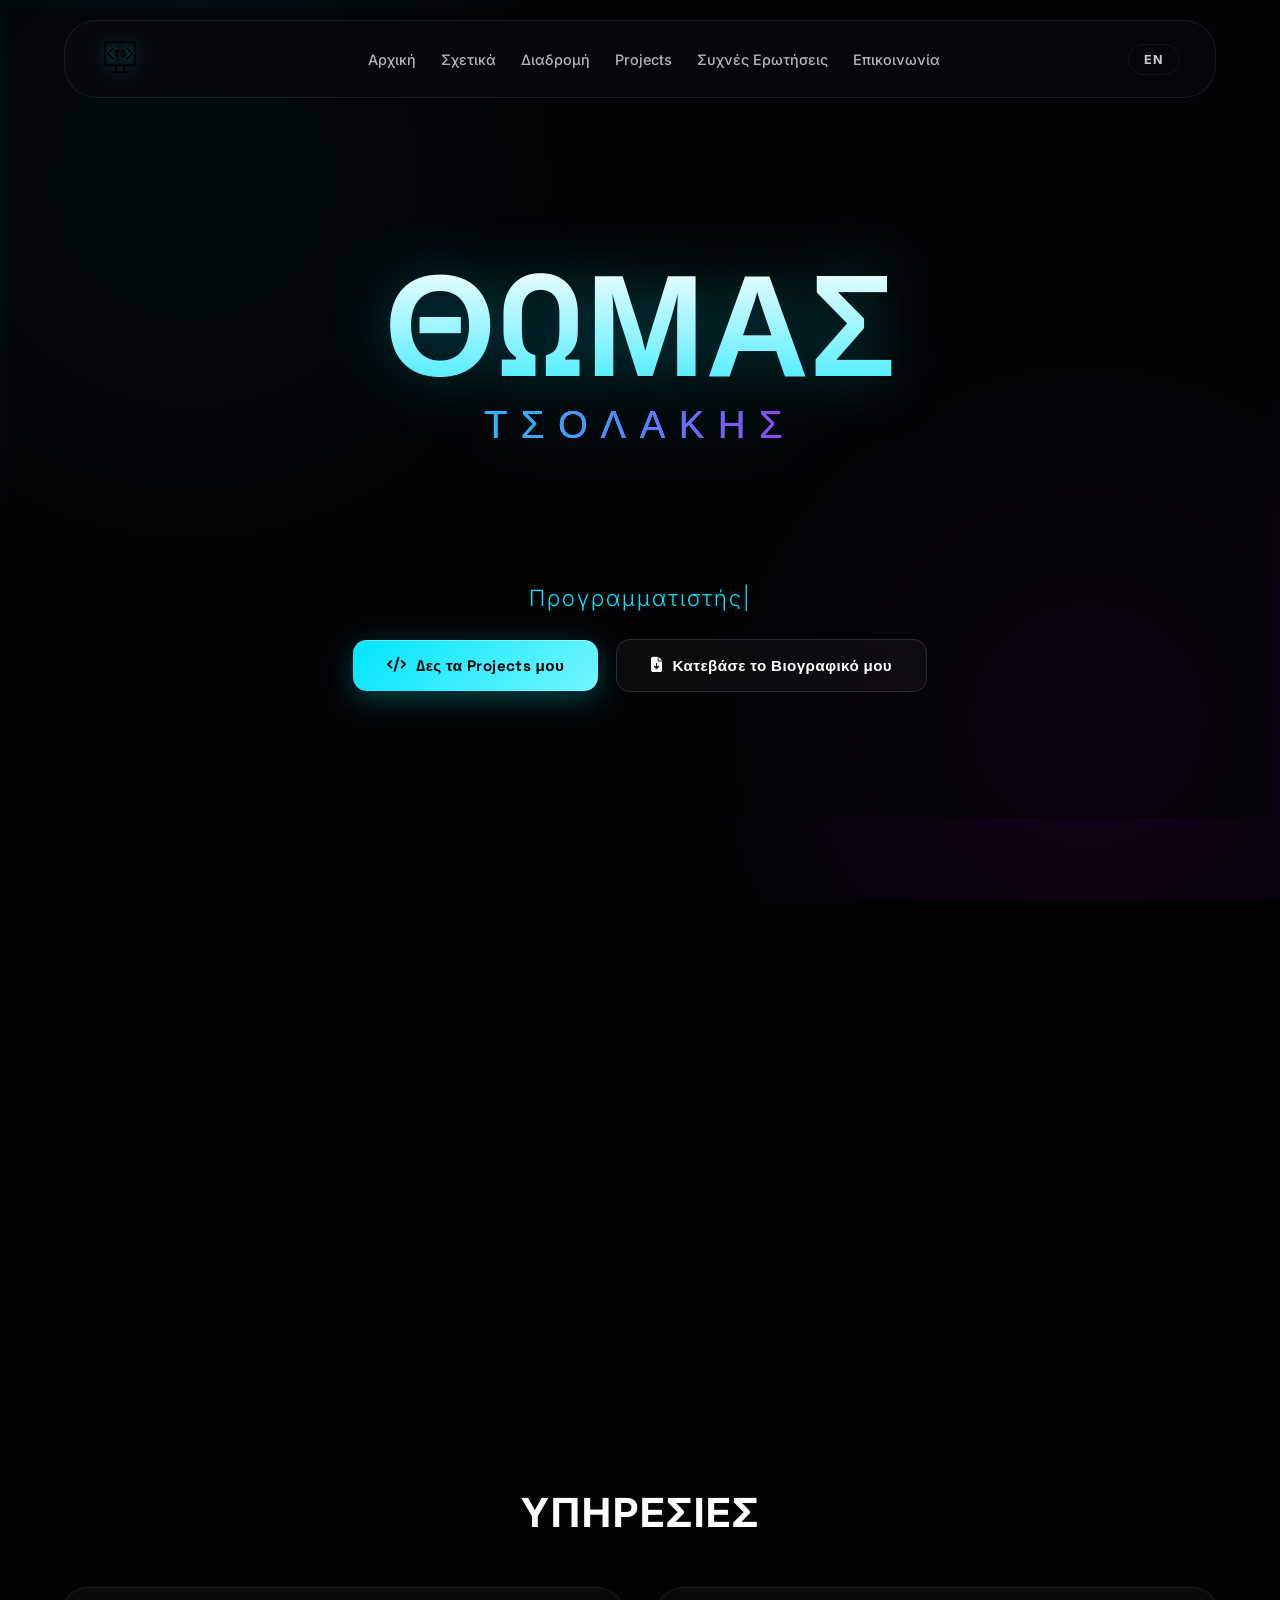
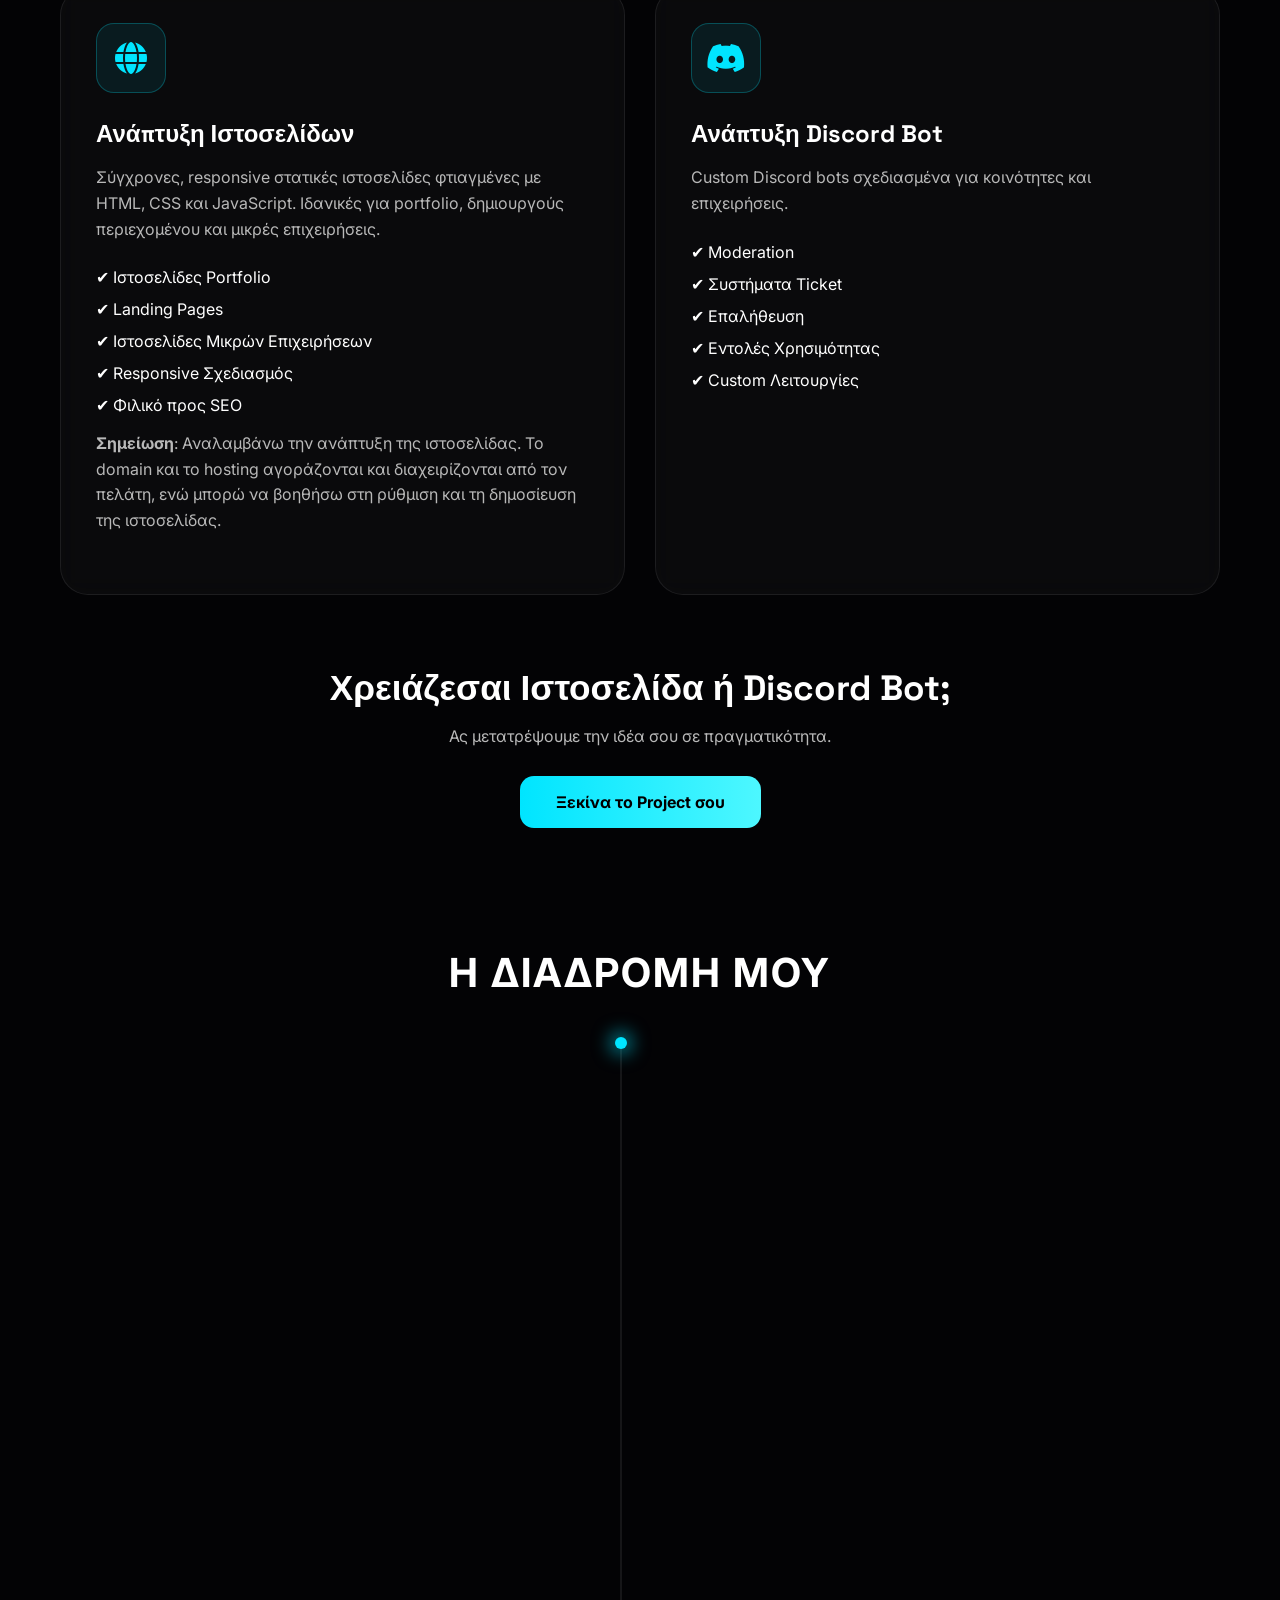
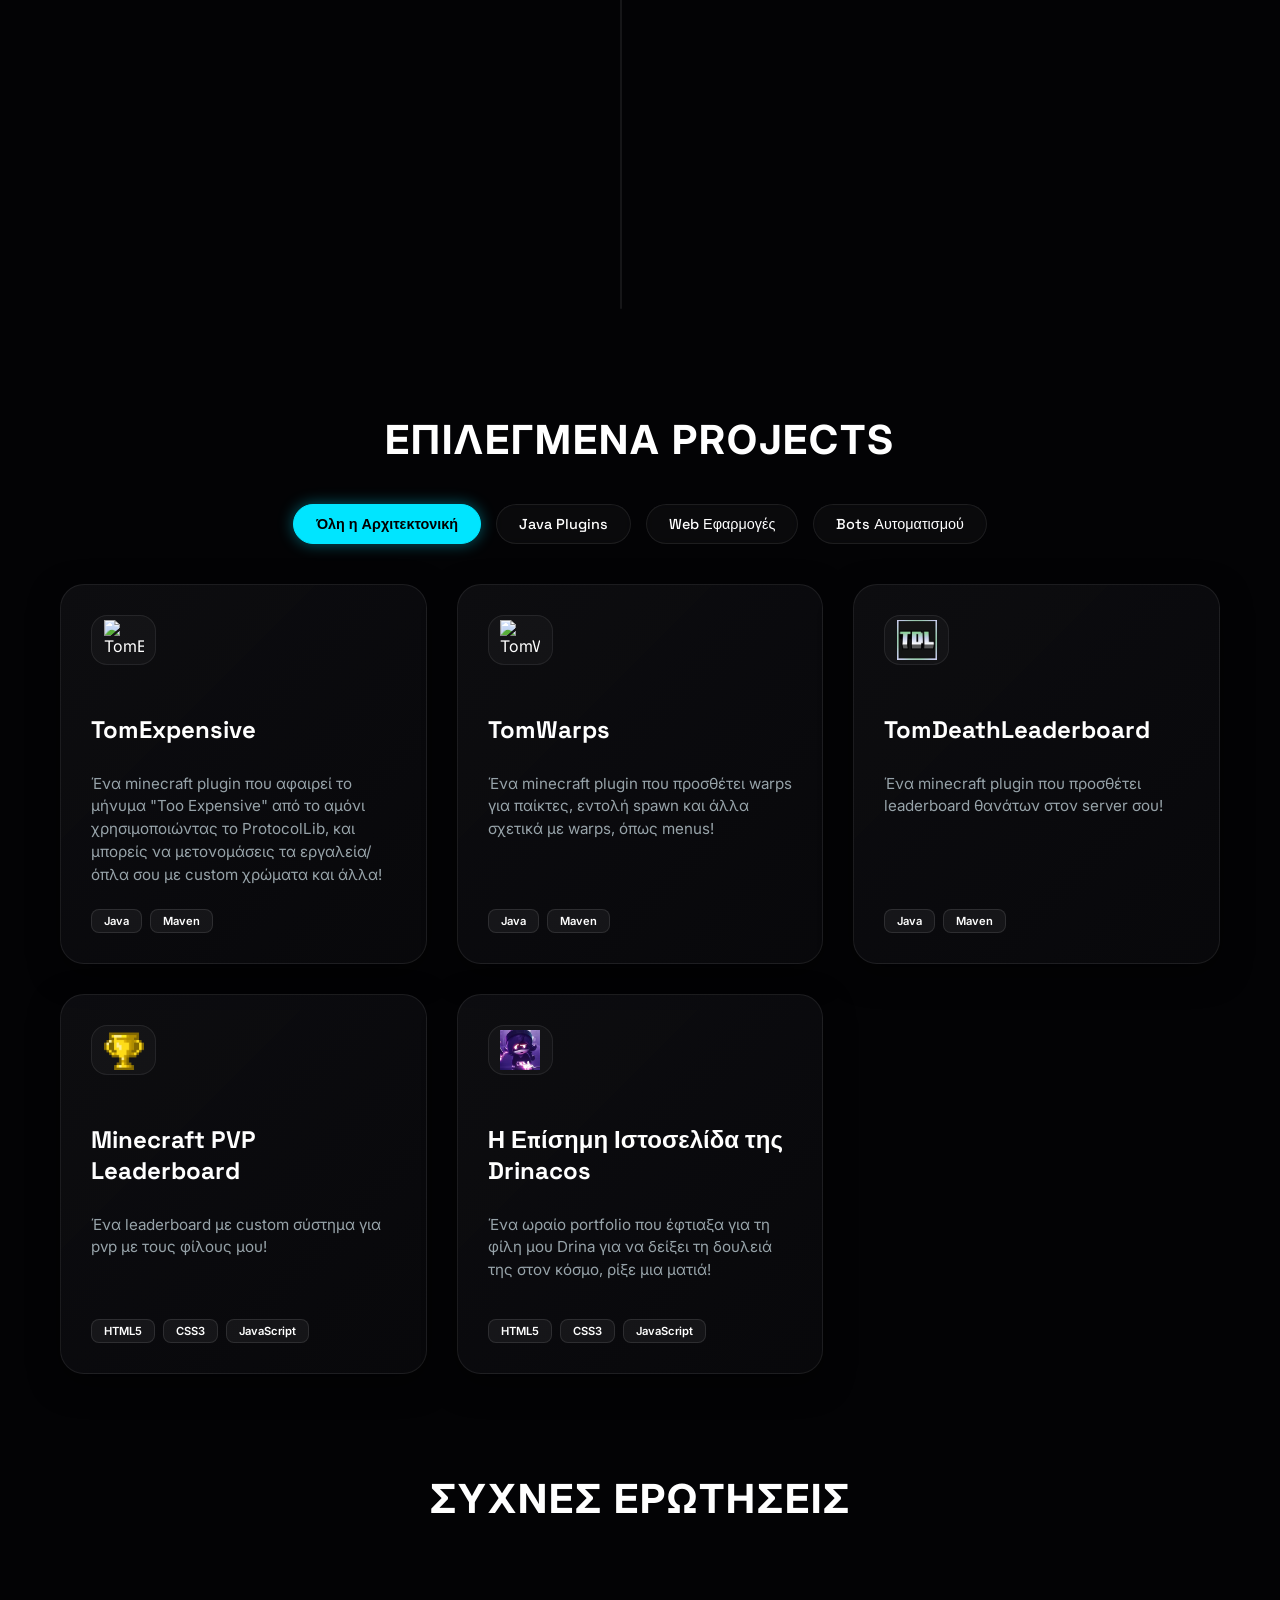
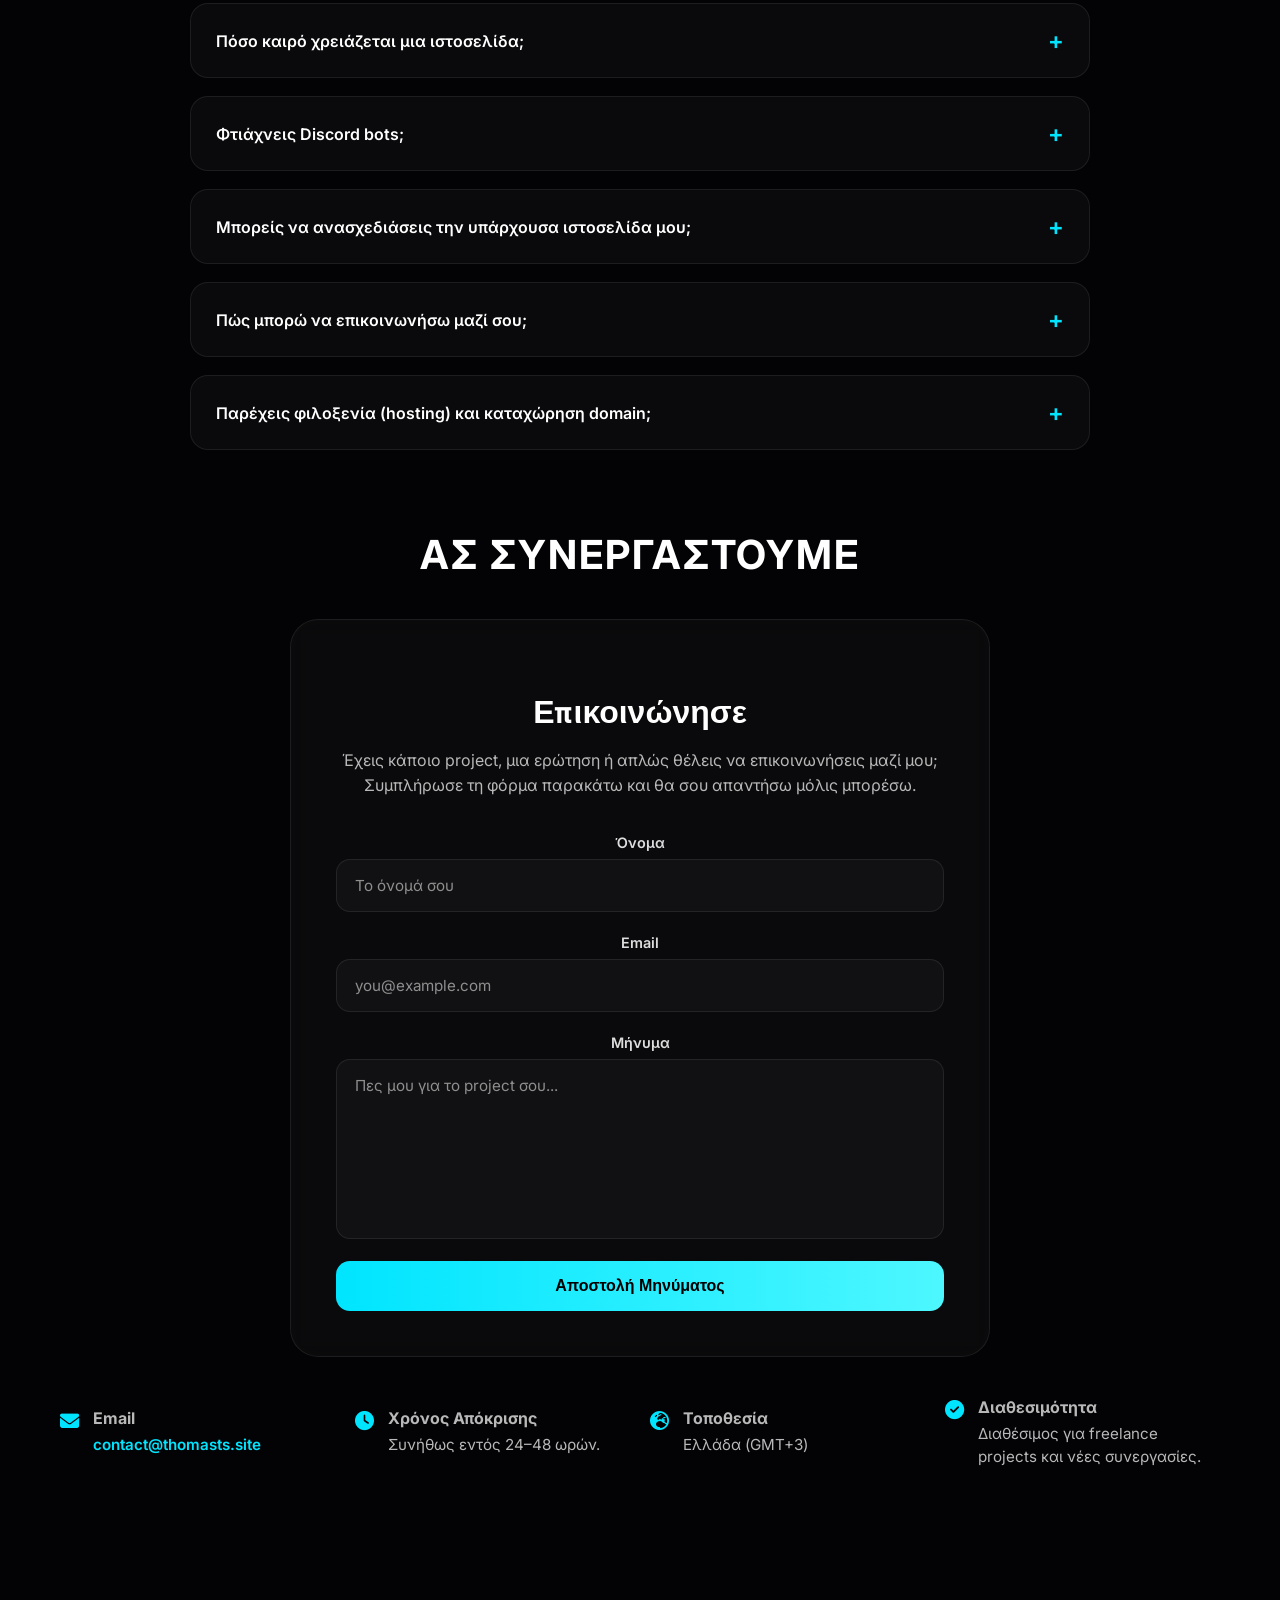
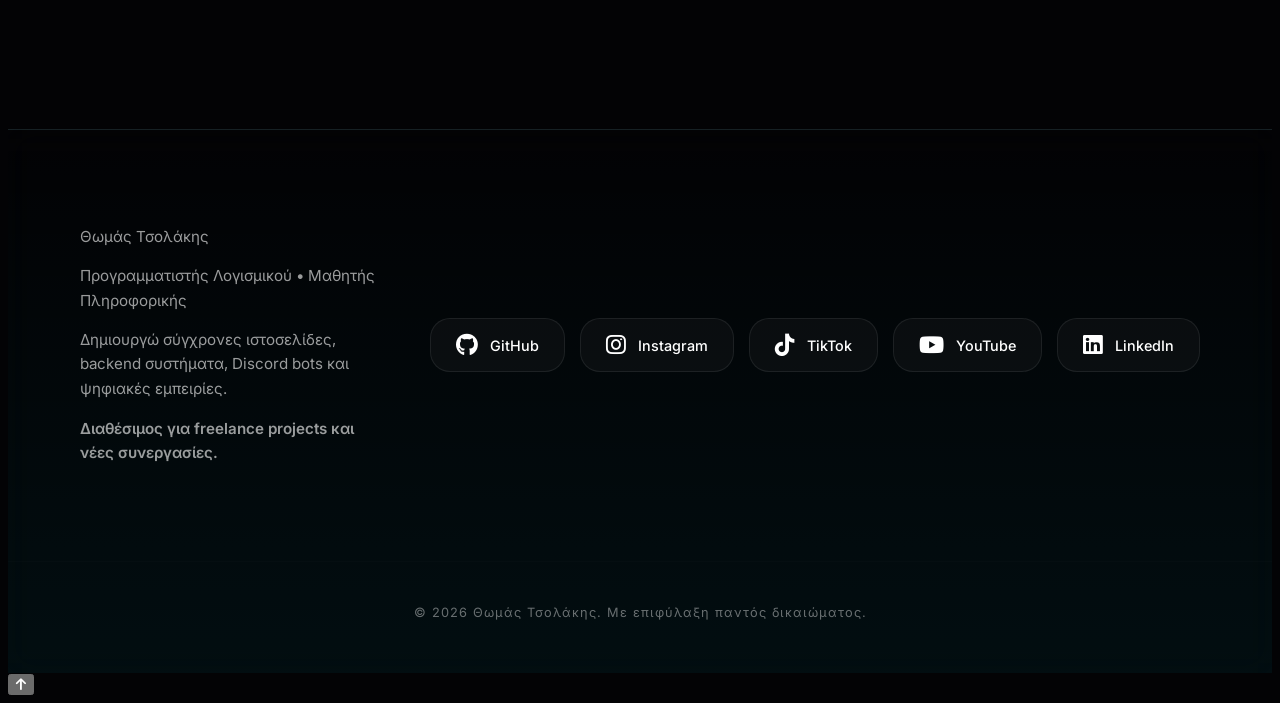
==== commit 1c14ca5d: "Refactor contact form and navigation scripts; add new JavaScript modules for enhanced functionality " ====
--- a/el/index.html
+++ b/el/index.html
@@ -542,8 +542,6 @@
                     Αποστολή Μηνύματος
                 </button>
 
-                <p id="form-status"></p>
-
             </form>
         </div>
 
@@ -655,12 +653,20 @@
     <script defer src="/_vercel/speed-insights/script.js"></script>
     <script src="https://cdn.jsdelivr.net/npm/@emailjs/browser@4/dist/email.min.js"></script>
 
-    <script>
-        emailjs.init({
-            publicKey: "jXh3yLZ_VG7rq-xEH",
-        });
-    </script>
-
-    <script src="../script.js"></script>
+    <script src="../js/typing.js"></script>
+    <script src="../js/filters.js"></script>
+    <script src="../js/navigation.js"></script>
+    <script src="../js/timeline.js"></script>
+    <script src="../js/observer.js"></script>
+    <script src="../js/faq.js"></script>
+    <script src="../js/scroll-top.js"></script>
+    <script src="../js/toast.js"></script>
+    <script src="../js/contact.js"></script>
+    <script src="../js/main.js"></script>
+
+    <button id="scroll-top-btn" aria-label="Scroll to top">
+        <i class="fa-solid fa-arrow-up"></i>
+    </button>
+
 </body>
 </html>
--- a/styles.css
+++ b/styles.css
@@ -176,8 +176,14 @@
 }
 
 nav .logo img {
-  height: 35px;
-  filter: drop-shadow(0 0 8px var(--primary));
+    height: 40px;
+    transition: transform .25s ease, filter .25s ease;
+    filter: drop-shadow(0 0 6px rgba(34, 211, 238, .35));
+}
+
+nav .logo:hover img {
+    transform: scale(1.06);
+    filter: drop-shadow(0 0 12px rgba(34, 211, 238, .6));
 }
 
 nav ul {
@@ -463,10 +469,14 @@
 }
 
 .profile-header img {
-  width: 70px;
-  height: 70px;
-  border-radius: var(--radius-lg-icon);
-  border: 2px solid var(--primary);
+    width: 76px;
+    height: 76px;
+    flex-shrink: 0;
+    padding: 8px;
+    border: 2px solid var(--primary);
+    border-radius: var(--radius-lg-icon);
+    background: rgba(34, 211, 238, 0.05);
+    box-shadow: 0 0 18px rgba(34, 211, 238, 0.18);
 }
 
 .profile-header h2 {
@@ -1352,6 +1362,212 @@
 }
 
 /* ==========================================================
+   SCROLL
+   ========================================================== */
+
+#scrollTopBtn{
+    position:fixed;
+    right:30px;
+    bottom:30px;
+
+    width:58px;
+    height:58px;
+
+    border:none;
+    outline:none;
+    border-radius:50%;
+
+    background:var(--primary);
+    color:#000;
+
+    font-size:1.2rem;
+    cursor:pointer;
+
+    display:flex;
+    justify-content:center;
+    align-items:center;
+
+    box-shadow:
+        0 0 18px rgba(34,211,238,.45),
+        0 8px 24px rgba(0,0,0,.35);
+
+    opacity:0;
+    visibility:hidden;
+
+    transform:translateY(20px) scale(.9);
+
+    transition:
+        opacity .3s ease,
+        transform .3s ease,
+        visibility .3s ease,
+        box-shadow .3s ease;
+
+    z-index:9999;
+}
+
+#scrollTopBtn.show{
+    opacity:1;
+    visibility:visible;
+    transform:translateY(0) scale(1);
+}
+
+#scrollTopBtn:hover{
+    transform:translateY(-4px) scale(1.08);
+
+    box-shadow:
+        0 0 30px rgba(34,211,238,.75),
+        0 10px 30px rgba(0,0,0,.45);
+}
+
+#scrollTopBtn:active{
+    transform:scale(.94);
+}
+
+@media (max-width:768px){
+
+    #scrollTopBtn{
+
+        width:52px;
+        height:52px;
+
+        right:18px;
+        bottom:18px;
+    }
+
+}
+
+/* ==========================================================
+   TOAST
+   ========================================================== */
+
+.toast{
+
+    position:fixed;
+
+    top:30px;
+    right:30px;
+
+    width:340px;
+    max-width:calc(100% - 40px);
+
+    display:flex;
+    align-items:center;
+    gap:16px;
+
+    padding:18px;
+
+    background:rgba(12,12,18,.96);
+
+    border:1px solid rgba(34,211,238,.25);
+    border-left:4px solid var(--primary);
+
+    border-radius:18px;
+
+    box-shadow:
+        0 10px 40px rgba(0,0,0,.45),
+        0 0 20px rgba(34,211,238,.15);
+
+    backdrop-filter:blur(18px);
+
+    opacity:0;
+    visibility:hidden;
+
+    transform:translateX(120%);
+
+    transition:
+        .35s ease;
+
+    z-index:10000;
+}
+
+.toast.show{
+
+    opacity:1;
+    visibility:visible;
+
+    transform:translateX(0);
+
+}
+
+.toast-icon{
+
+    width:48px;
+    height:48px;
+
+    border-radius:50%;
+
+    display:flex;
+    justify-content:center;
+    align-items:center;
+
+    background:rgba(34,211,238,.12);
+
+    color:var(--primary);
+
+    font-size:1.25rem;
+
+    flex-shrink:0;
+
+}
+
+.toast-content h4{
+
+    margin:0 0 4px;
+    color:white;
+    font-size:1rem;
+
+}
+
+.toast-content p{
+
+    margin:0;
+    color:var(--text-secondary);
+    font-size:.92rem;
+    line-height:1.5;
+
+}
+
+.toast.success{
+
+    border-left-color:#22c55e;
+
+}
+
+.toast.success .toast-icon{
+
+    background:rgba(34,197,94,.15);
+    color:#22c55e;
+
+}
+
+.toast.error{
+
+    border-left-color:#ef4444;
+
+}
+
+.toast.error .toast-icon{
+
+    background:rgba(239,68,68,.15);
+    color:#ef4444;
+
+}
+
+@media(max-width:768px){
+
+.toast{
+
+    top:20px;
+    right:20px;
+    left:20px;
+
+    width:auto;
+
+}
+
+}
+
+/* ==========================================================
    ANIMATIONS
    ========================================================== */
 
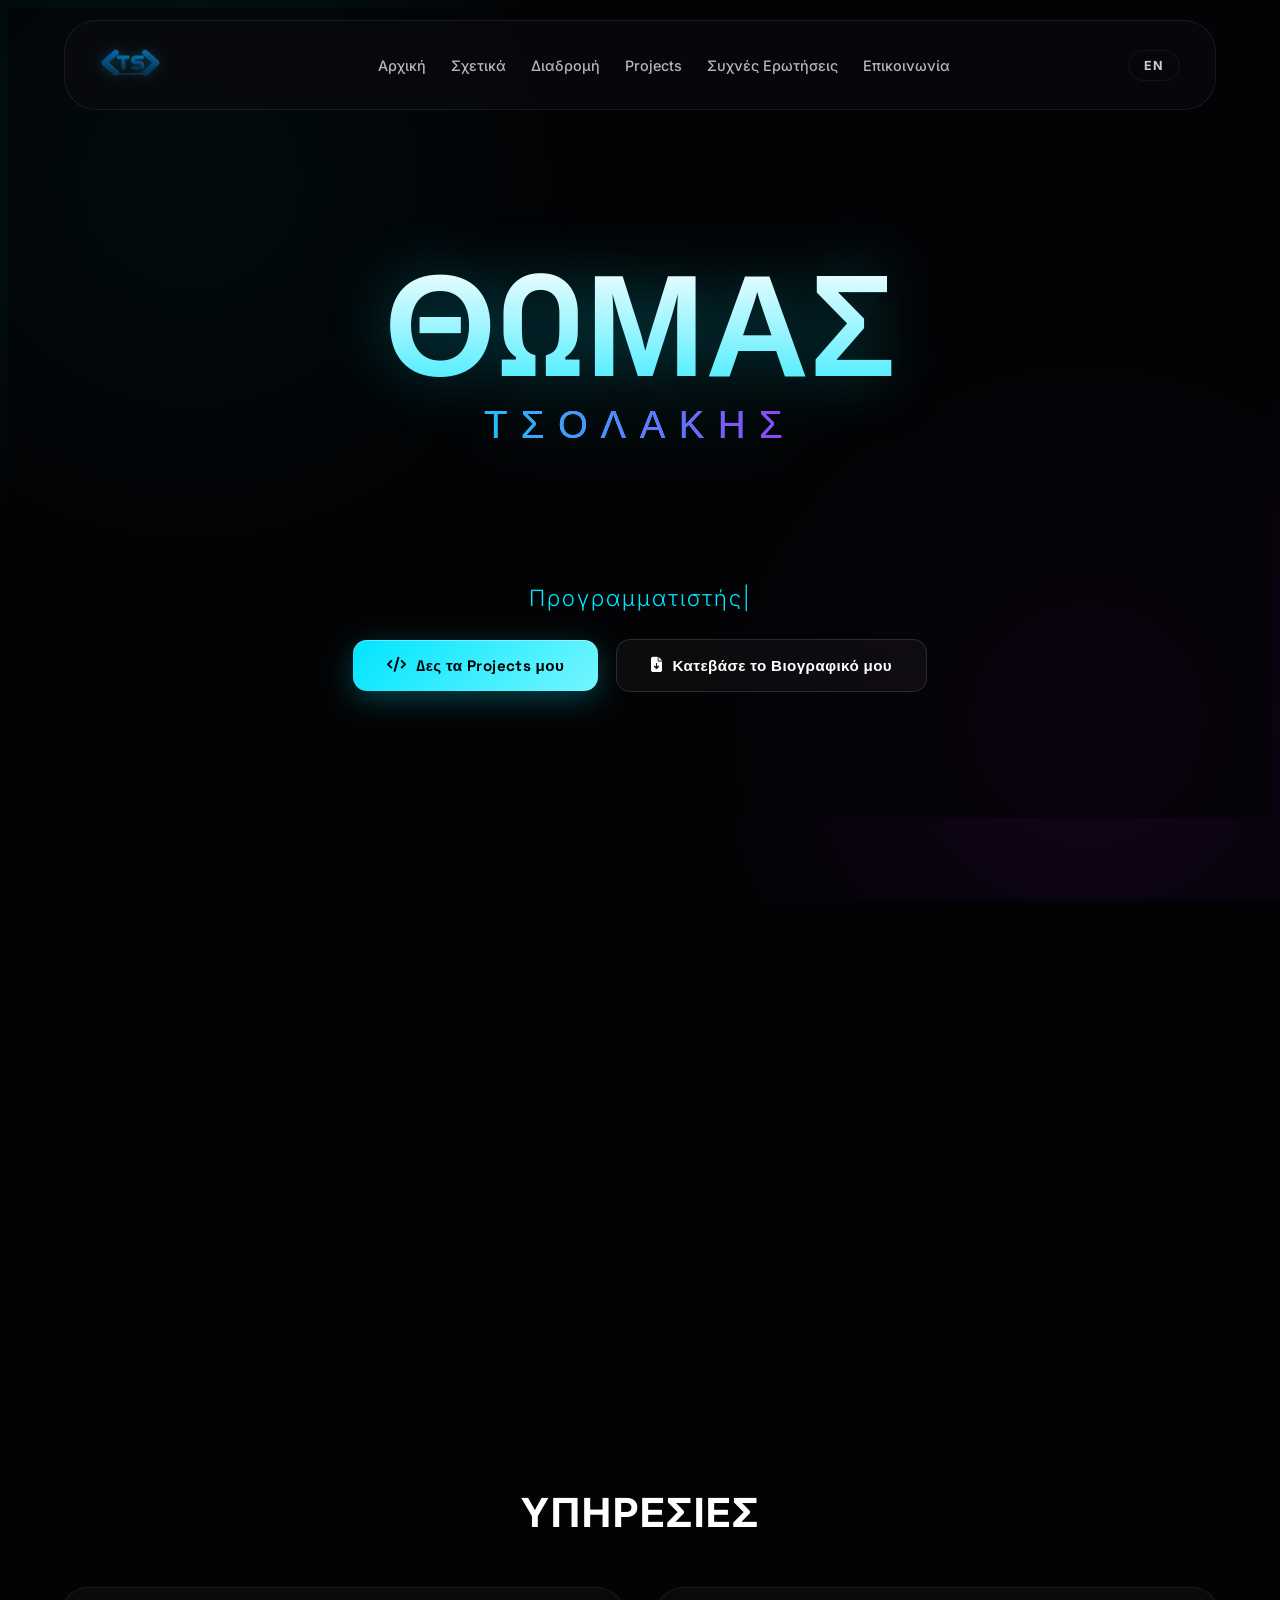
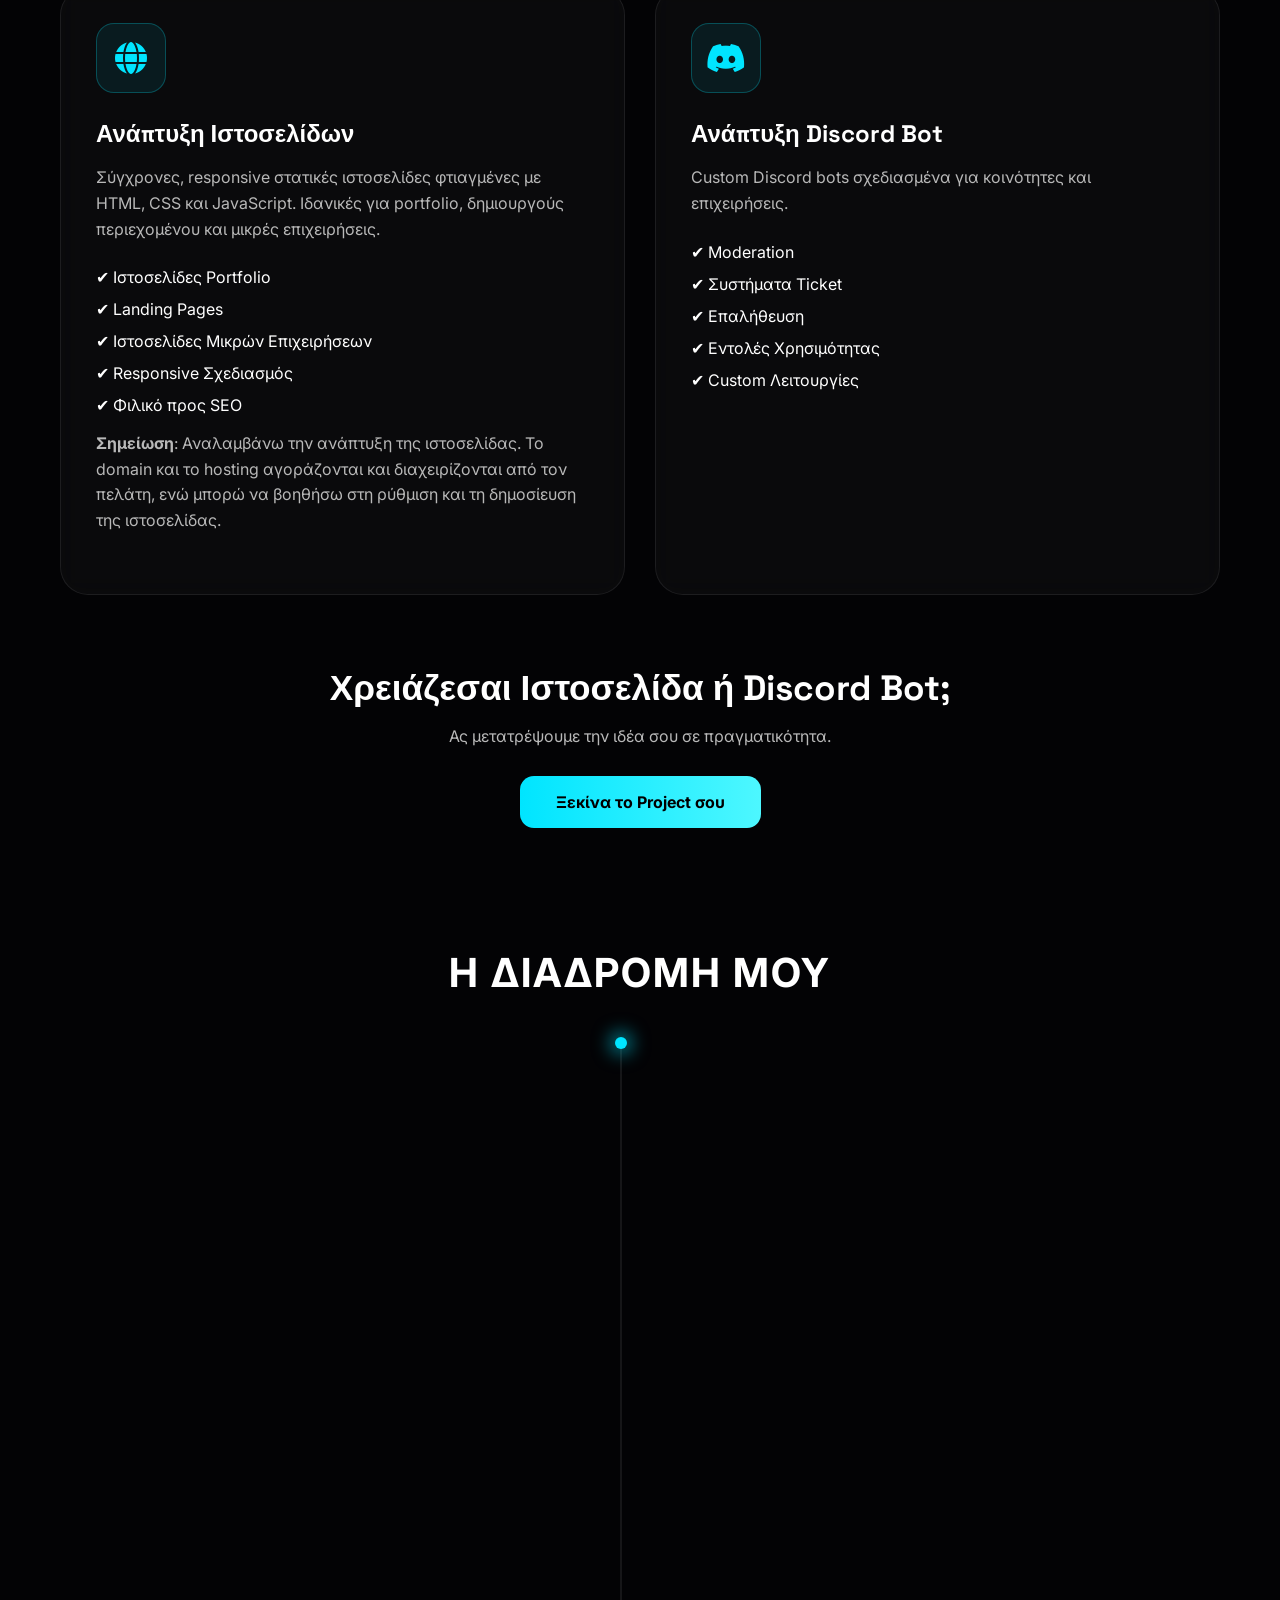
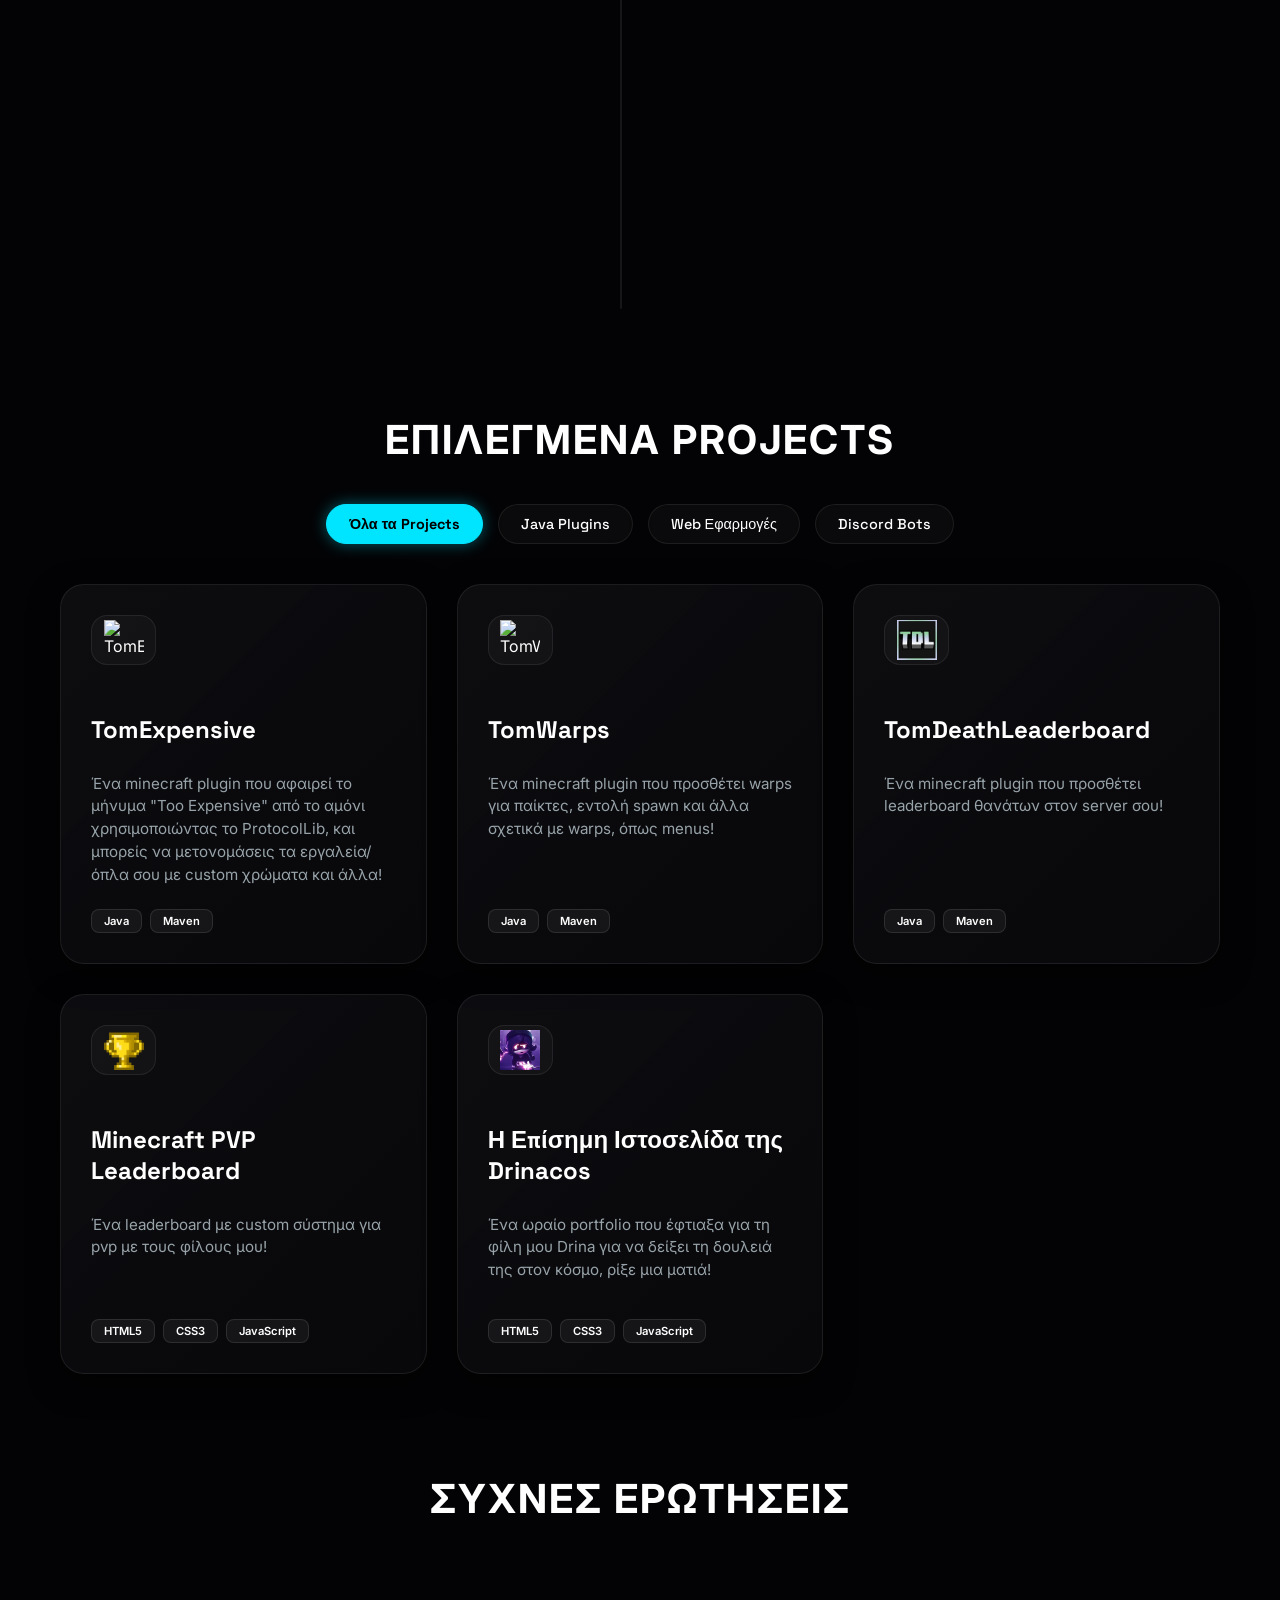
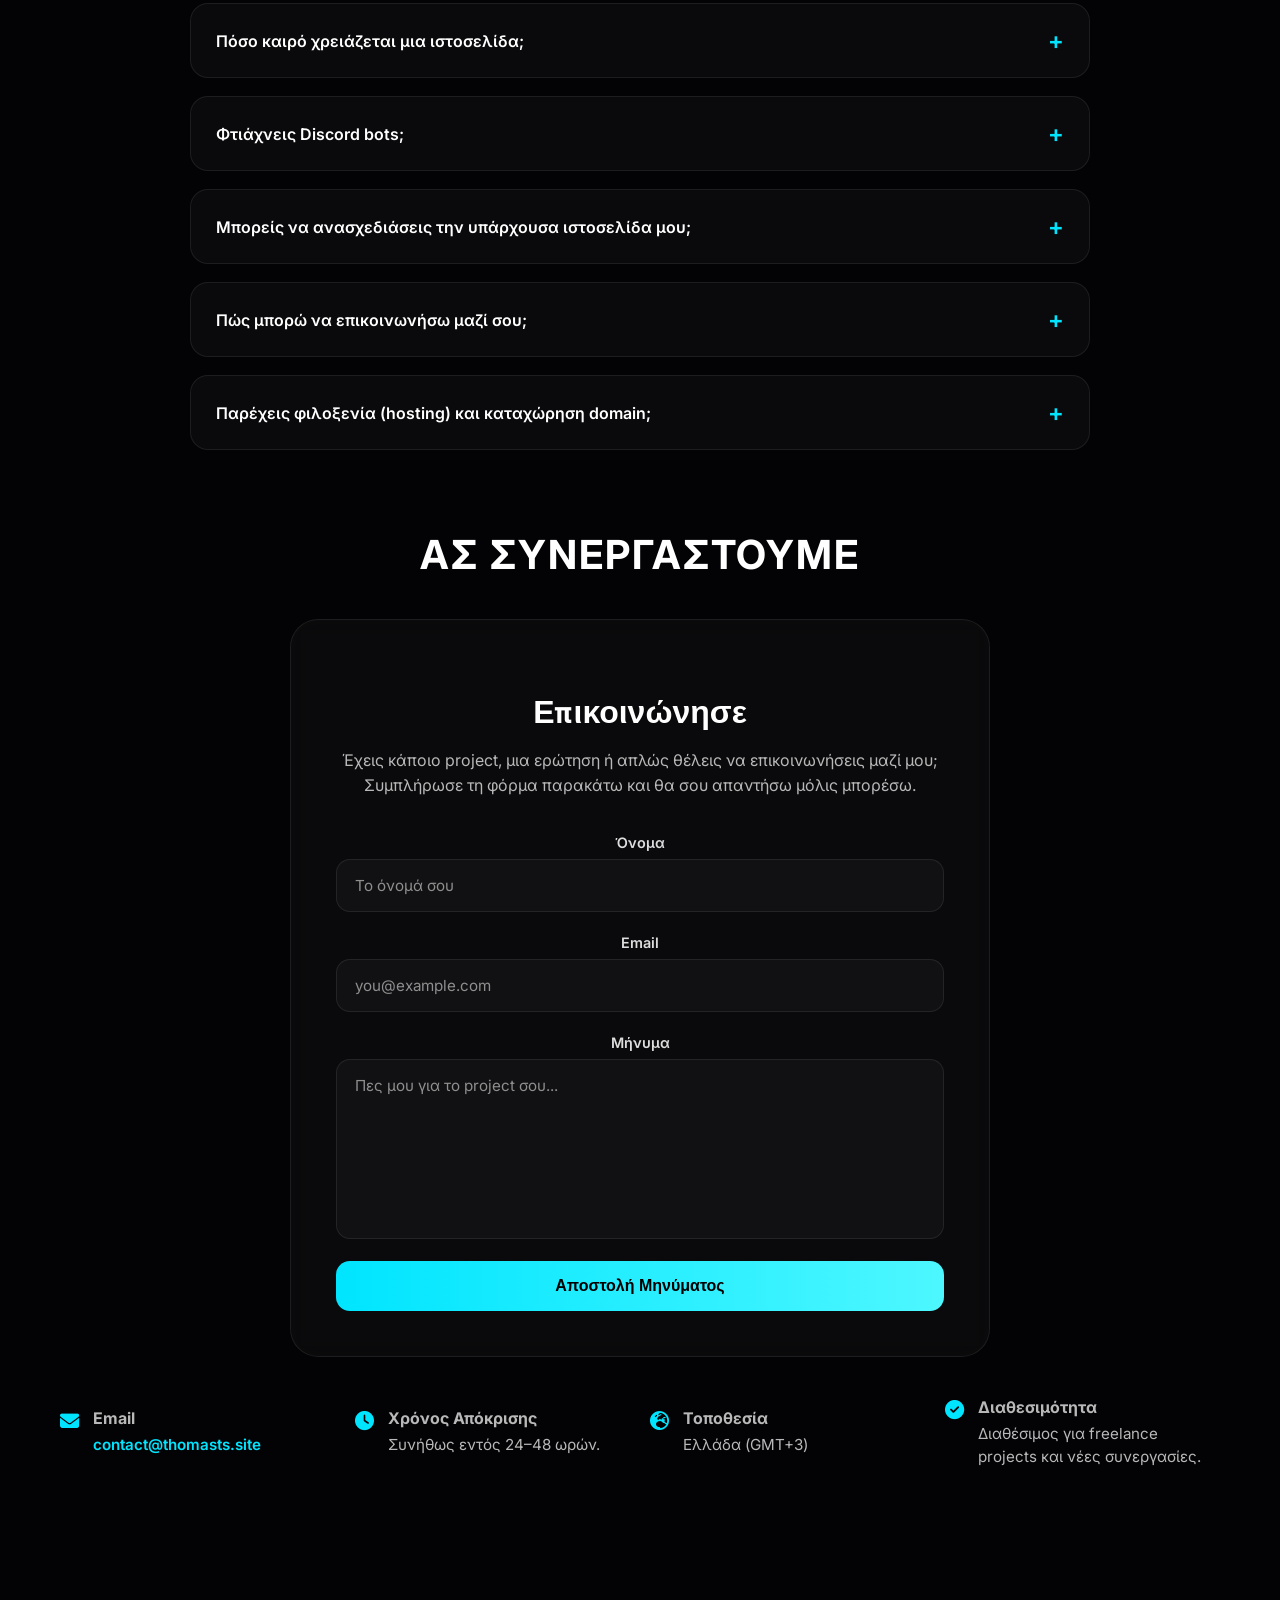
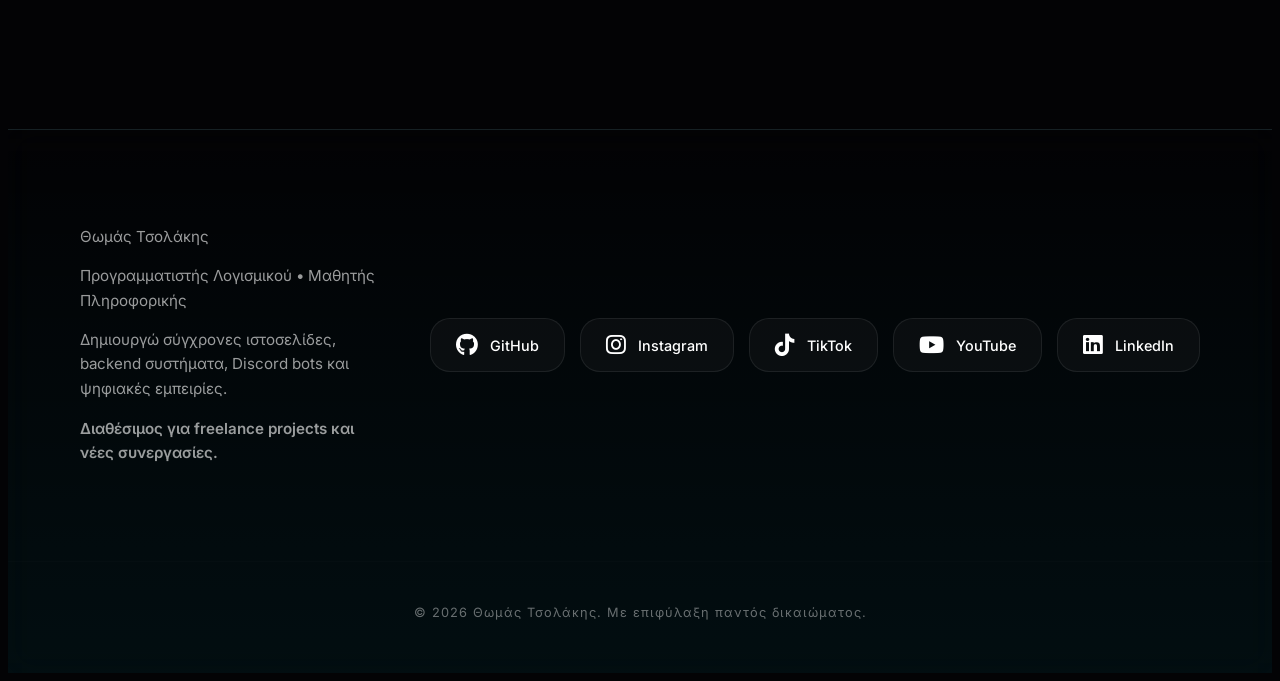
==== commit cb38095a: "Update resume link, enhance project filter button text, and add toast notifications; adjust image si" ====
--- a/el/index.html
+++ b/el/index.html
@@ -187,7 +187,7 @@
                 Δες τα Projects μου
             </a>
 
-            <a href="../resume_el.pdf" download class="hero-btn secondary">
+            <a href="../resume/resume_el.pdf" download class="hero-btn secondary">
                 <i class="fa-solid fa-file-arrow-down"></i>
                 Κατεβάσε το Βιογραφικό μου
             </a>
@@ -358,10 +358,10 @@
         <h1 class="section-title" id="projects">Επιλεγμένα Projects</h1>
         
         <div class="filter-container">
-            <button class="filter-btn active" data-filter="all">Όλη η Αρχιτεκτονική</button>
+            <button class="filter-btn active" data-filter="all">Όλα τα Projects</button>
             <button class="filter-btn" data-filter="plugin">Java Plugins</button>
             <button class="filter-btn" data-filter="website">Web Εφαρμογές</button>
-            <button class="filter-btn" data-filter="bot" disabled>Bots Αυτοματισμού</button>
+            <button class="filter-btn" data-filter="bot" onclick="event.stopImmediatePropagation(); showToast('error', 'Error', 'Αυτην την στιγμη δεν φτιαχνω νεα projects για Discord Bots. Παρακαλω ελεγξτε αργοτερα για διαθεσιμότητα.');">Discord Bots</button>
         </div>
 
         <div class="projects-grid">
@@ -664,7 +664,21 @@
     <script src="../js/contact.js"></script>
     <script src="../js/main.js"></script>
 
-    <button id="scroll-top-btn" aria-label="Scroll to top">
+
+    <div id="toast" class="toast">
+
+        <div class="toast-icon">
+            <i id="toastIcon" class="fa-solid fa-circle-check"></i>
+        </div>
+
+        <div class="toast-content">
+            <h4 id="toastTitle">Success</h4>
+            <p id="toastMessage">Message sent successfully.</p>
+        </div>
+
+    </div>
+
+    <button id="scrollTopBtn" aria-label="Scroll to top">
         <i class="fa-solid fa-arrow-up"></i>
     </button>
 
--- a/styles.css
+++ b/styles.css
@@ -176,7 +176,7 @@
 }
 
 nav .logo img {
-    height: 40px;
+    height: 60px;
     transition: transform .25s ease, filter .25s ease;
     filter: drop-shadow(0 0 6px rgba(34, 211, 238, .35));
 }
@@ -469,8 +469,8 @@
 }
 
 .profile-header img {
-    width: 76px;
-    height: 76px;
+    width: 86px;
+    height: 86px;
     flex-shrink: 0;
     padding: 8px;
     border: 2px solid var(--primary);
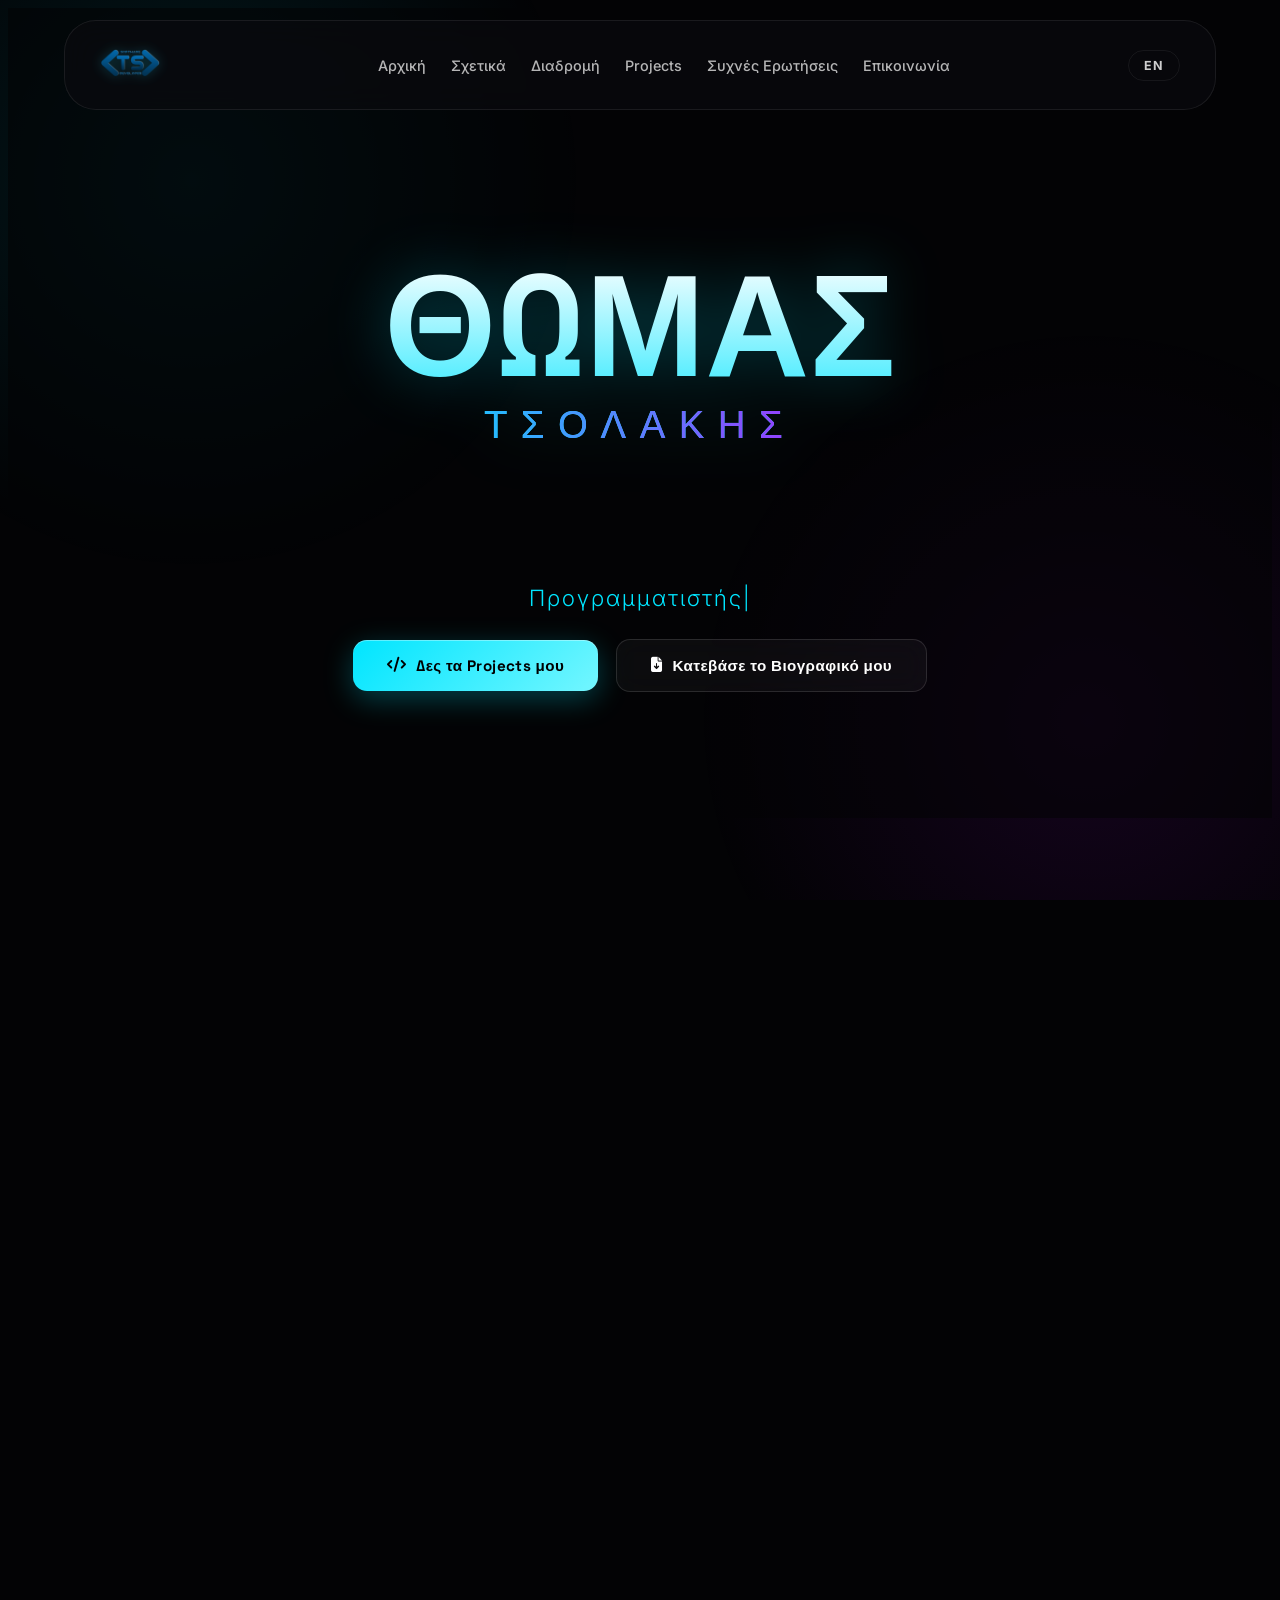
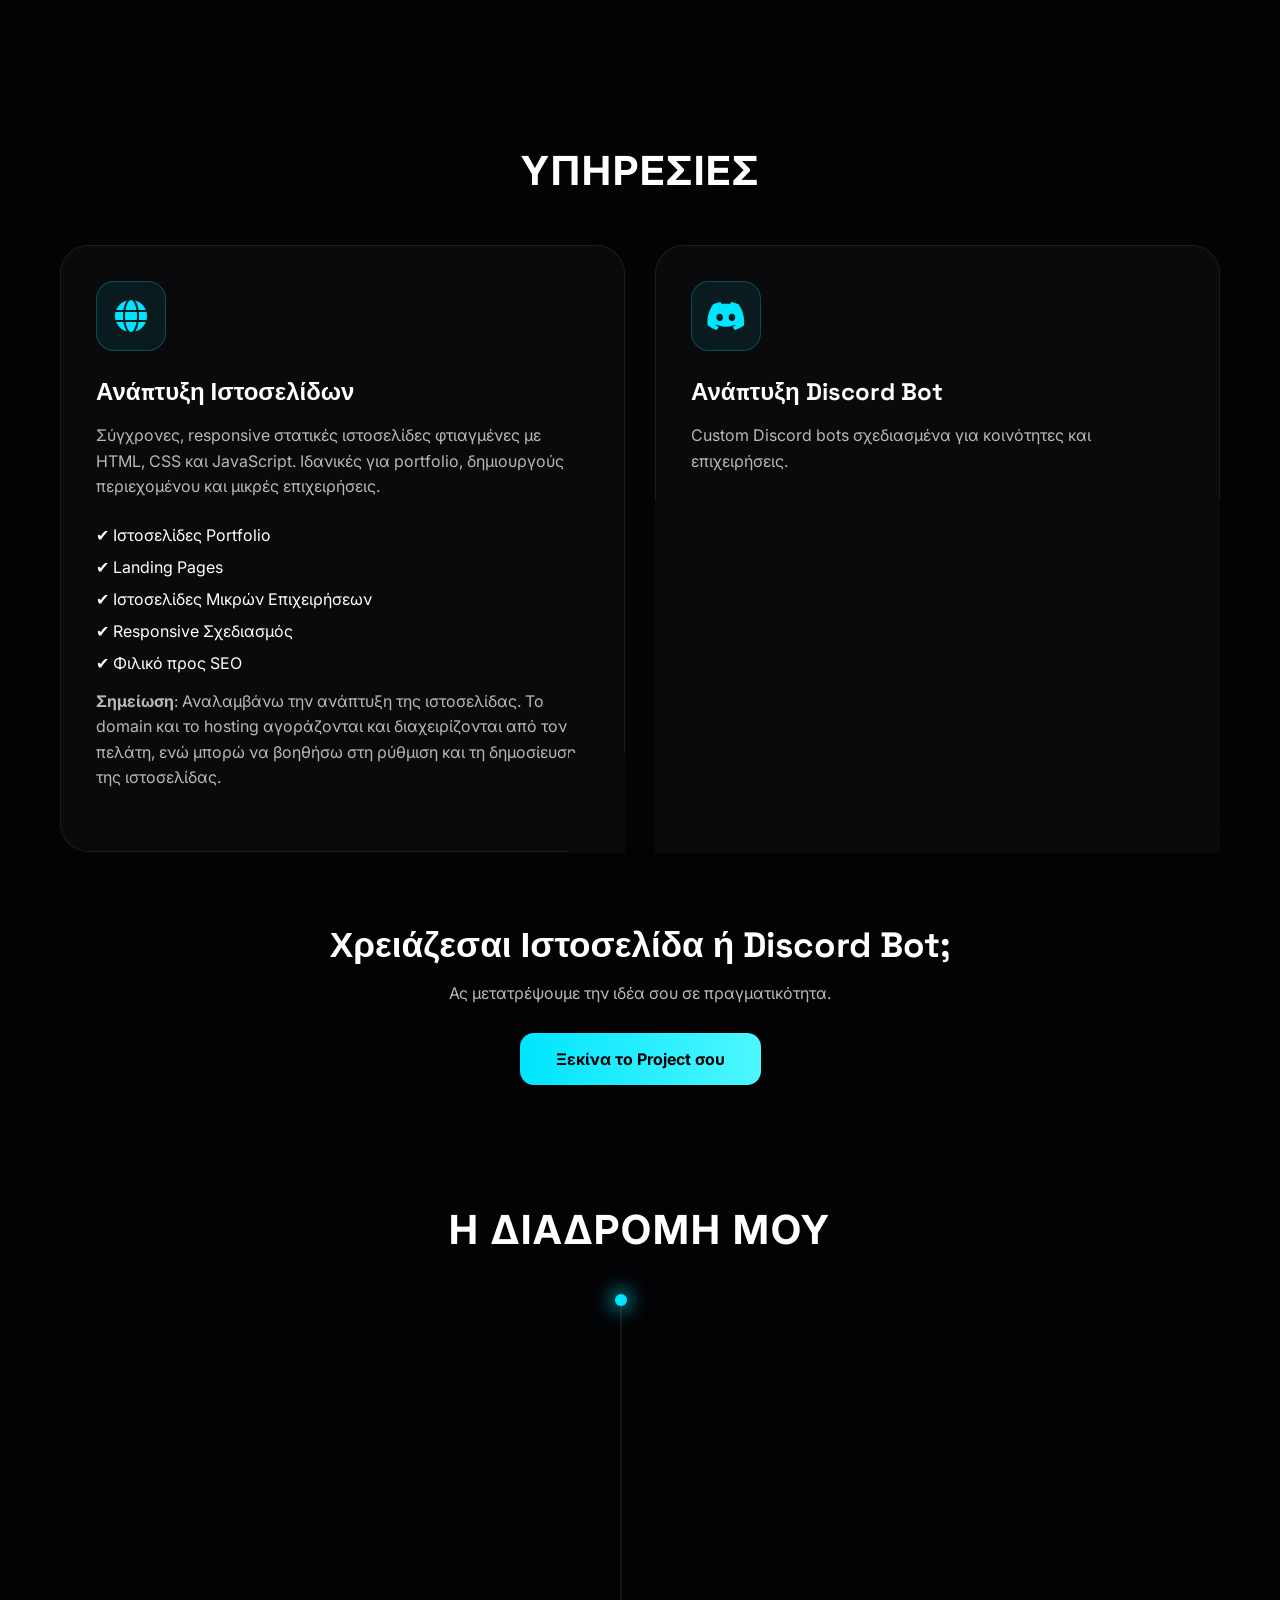
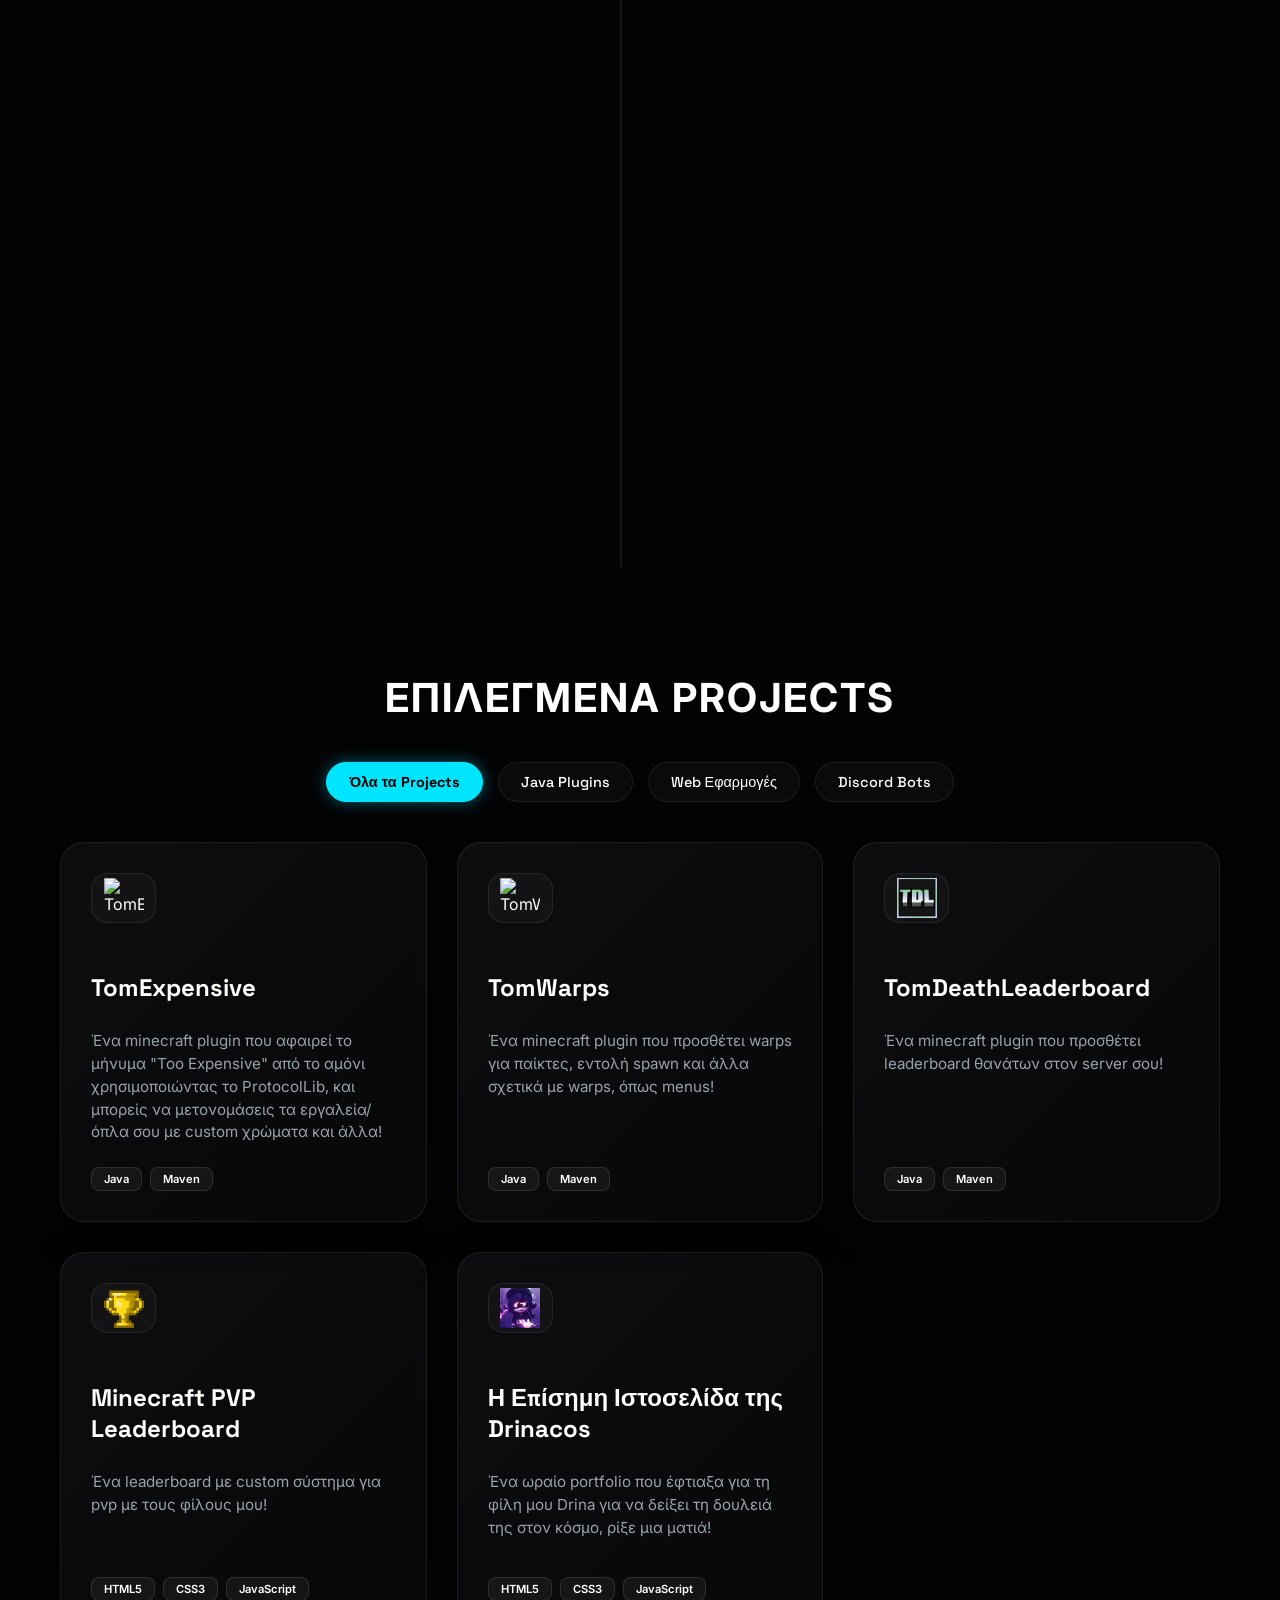
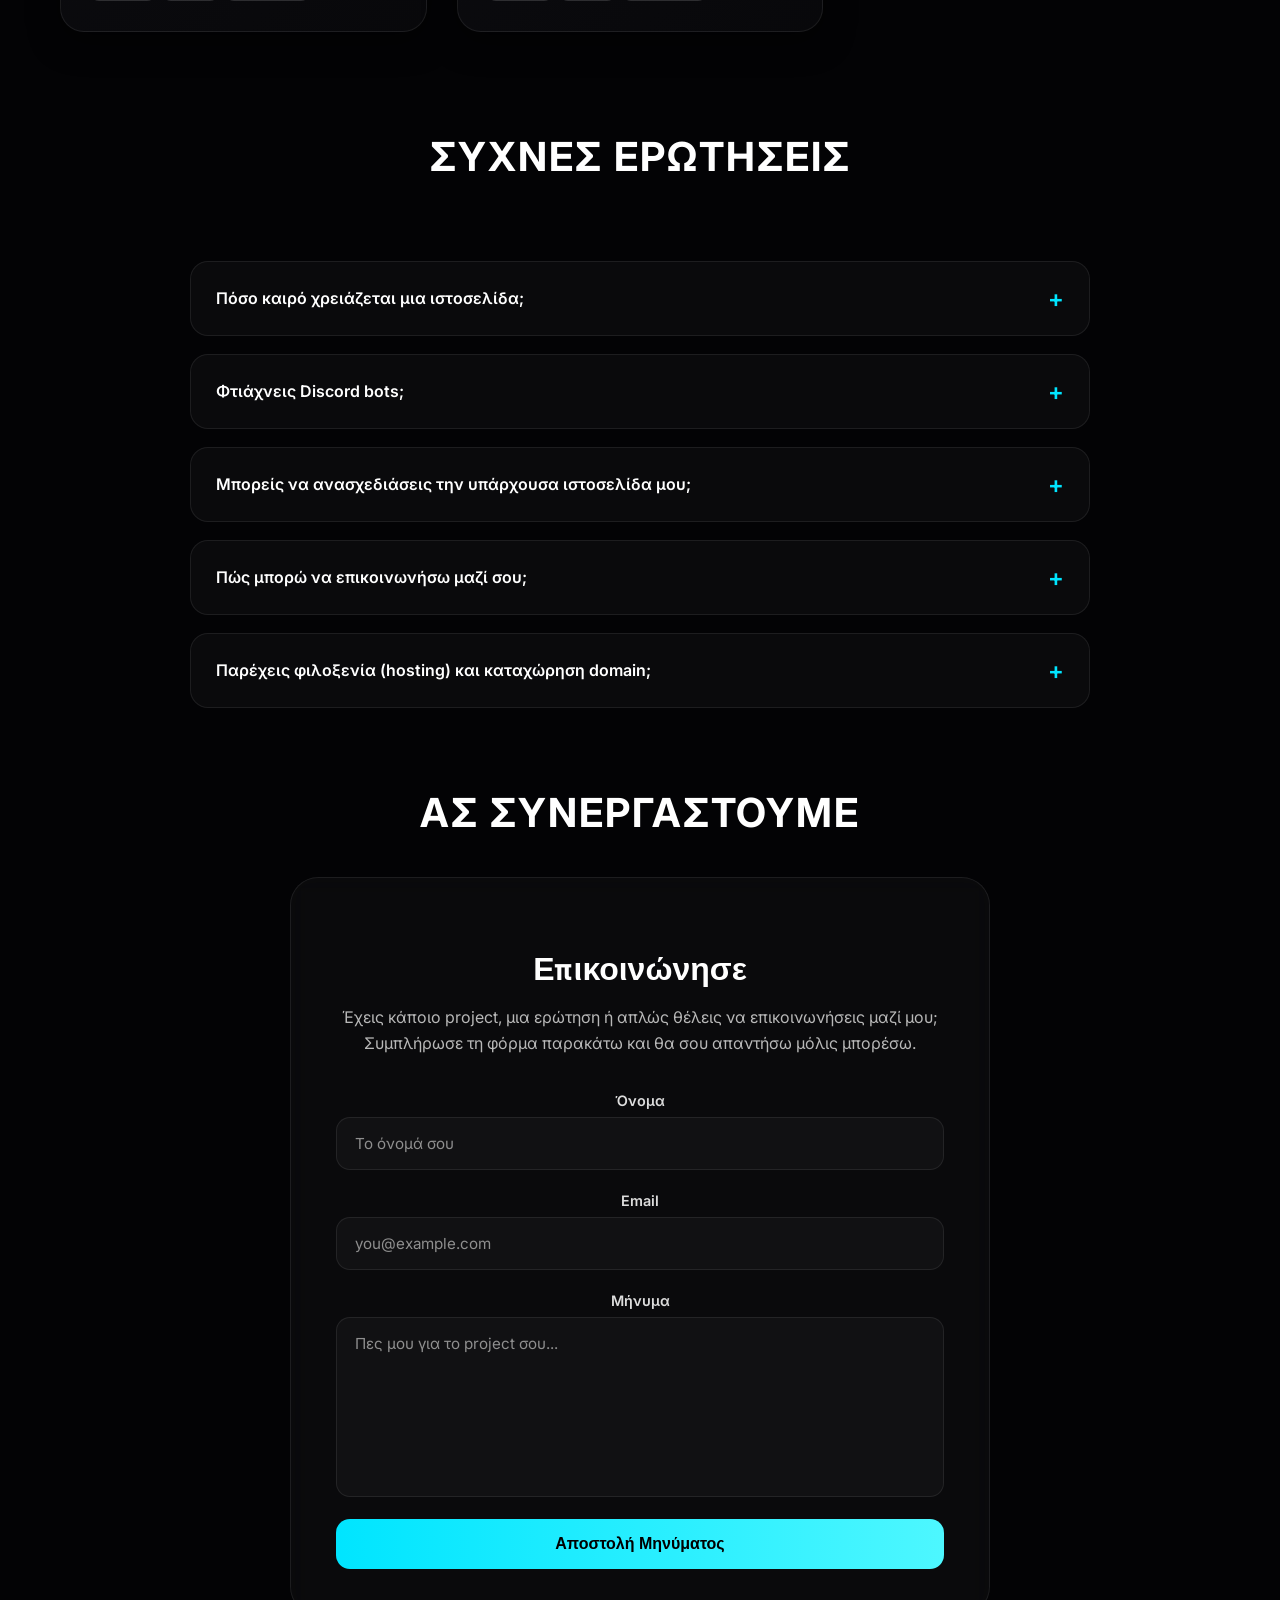
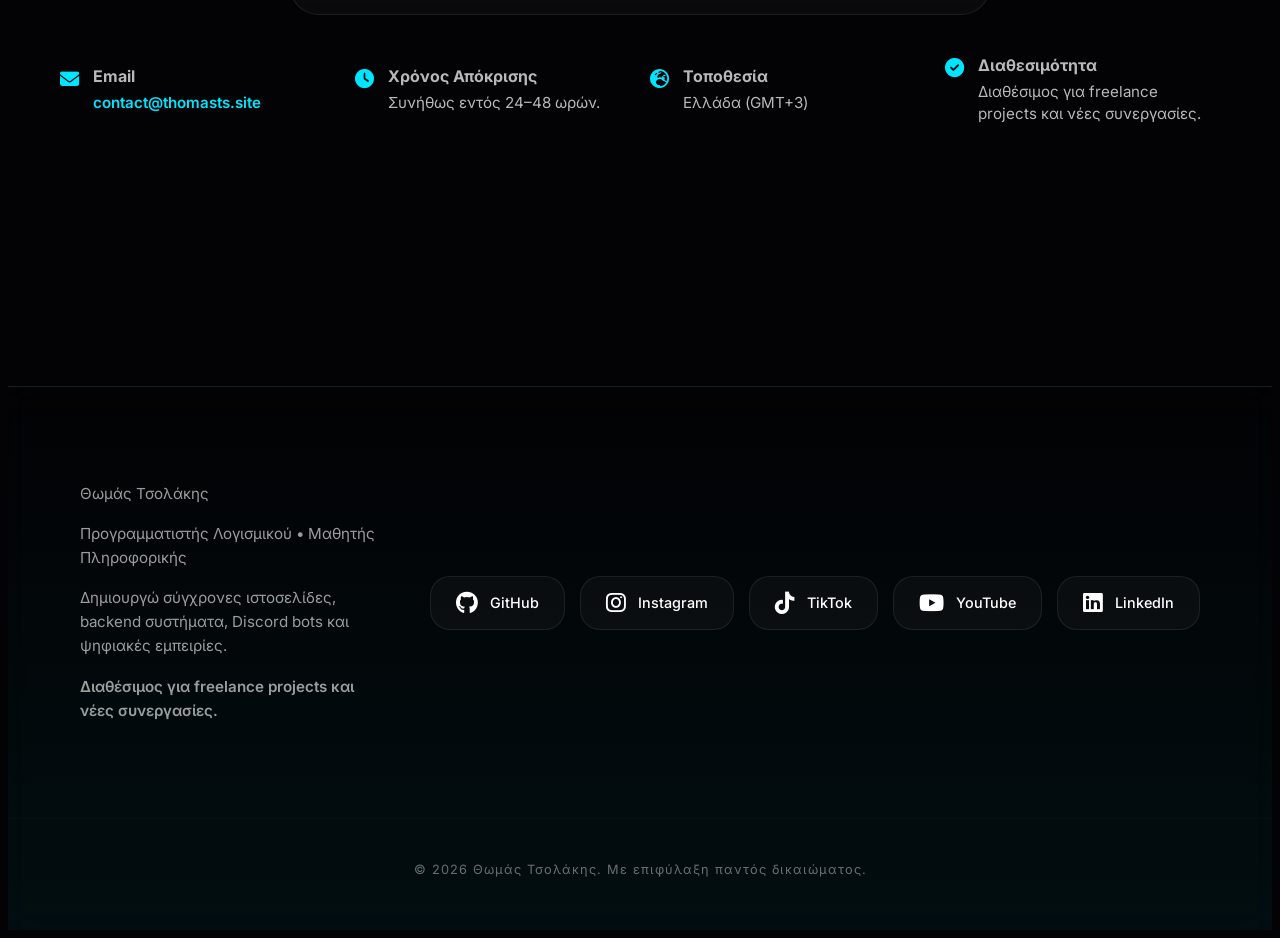
==== commit 9ee840f4: "Update resume links with toast notifications, enhance tech stack section, and improve project filter" ====
--- a/el/index.html
+++ b/el/index.html
@@ -187,7 +187,7 @@
                 Δες τα Projects μου
             </a>
 
-            <a href="../resume/resume_el.pdf" download class="hero-btn secondary">
+            <a onclick="showToast('error','Συγνώμη','Το ελληνικό βιογραφικό μου δεν είναι έτοιμο ακόμα!')" download class="hero-btn secondary">
                 <i class="fa-solid fa-file-arrow-down"></i>
                 Κατεβάσε το Βιογραφικό μου
             </a>
@@ -221,13 +221,38 @@
                 <p class="status-text">Να φτιάξω δικές μου δυναμικές ιστοσελίδες, projects💪</p>
             </div>
 
-            <div class="bento-item item-wide">
-                <h3>Γνωρίζω αυτές τις γλώσσες προγραμματισμού</h3>
-                <div class="skills-grid">
-                    <span class="skill-tag">Java</span>
-                    <span class="skill-tag">Python</span>
-                    <span class="skill-tag">JavaScript</span>
-                    <span class="skill-tag">HTML5 / CSS3</span>
+           <div class="bento-item item-wide tech-stack-bento">
+                <h3>Γνωρίζω αυτές τις τεχνολογίες</h3>
+                
+                <div class="tech-categories-grid">
+                    <div class="tech-category-card">
+                        <h4>Γλώσσες & Frontend</h4>
+                        <div class="tech-icons-list">
+                            <div class="tech-icon-item"><i class="devicon-javascript-plain colored"></i> <span>JavaScript</span></div>
+                            <div class="tech-icon-item"><i class="devicon-html5-plain colored"></i> <span>HTML5</span></div>
+                            <div class="tech-icon-item"><i class="devicon-css3-plain colored"></i> <span>CSS3</span></div>
+                            <div class="tech-icon-item"><i class="devicon-react-original colored"></i> <span>React</span></div>
+                        </div>
+                    </div>
+
+                    <div class="tech-category-card">
+                        <h4>Backend & Συστήματα</h4>
+                        <div class="tech-icons-list">
+                            <div class="tech-icon-item"><i class="devicon-java-plain colored"></i> <span>Java</span></div>
+                            <div class="tech-icon-item"><i class="devicon-python-plain colored"></i> <span>Python</span></div>
+                            <div class="tech-icon-item"><i class="devicon-maven-plain colored"></i> <span>Maven</span></div>
+                            <div class="tech-icon-item"><i class="devicon-gradle-plain colored"></i> <span>Gradle</span></div>
+                        </div>
+                    </div>
+
+                    <div class="tech-category-card">
+                        <h4>Εργαλεία & Αλλα</h4>
+                        <div class="tech-icons-list">
+                            <div class="tech-icon-item"><i class="devicon-git-plain colored"></i> <span>Git</span></div>
+                            <div class="tech-icon-item"><i class="fab fa-discord" style="color: #5865F2;"></i> <span>Discord API</span></div>
+                            <div class="tech-icon-item"><i class="fas fa-code" style="color: var(--primary);"></i> <span>VS Code</span></div>
+                        </div>
+                    </div>
                 </div>
             </div>
         </div>
--- a/styles.css
+++ b/styles.css
@@ -429,9 +429,11 @@
    ABOUT
    ========================================================== */
 
+/* Το αρχικό σου Grid */
 .bento-grid {
   display: grid;
   grid-template-columns: repeat(4, 1fr);
+  grid-auto-rows: minmax(160px, auto); /* Δίνει ένα σταθερό ελάχιστο ύψος στις γραμμές */
   gap: 20px;
   margin-bottom: 80px;
 }
@@ -444,6 +446,11 @@
   -webkit-backdrop-filter: blur(var(--blur-sm));
   backdrop-filter: blur(var(--blur-sm));
   transition: var(--transition);
+  
+  /* Flexbox εσωτερικά για να απλώνονται όμορφα τα κείμενα */
+  display: flex;
+  flex-direction: column;
+  justify-content: center; 
 }
 
 .bento-item:hover {
@@ -452,15 +459,19 @@
   transform: translateY(-5px);
 }
 
+/* 1o Στοιχείο: Πιάνει τις 2 πρώτες στήλες και 2 γραμμές ύψος */
 .item-large {
   grid-column: span 2;
   grid-row: span 2;
-}
-
+  justify-content: flex-start; /* Στο μεγάλο item θέλουμε το κείμενο να ξεκινάει από πάνω */
+}
+
+/* 4ο Στοιχείο (Skills): Πιάνει τις 2 δεξιές στήλες στη 2η γραμμή */
 .item-wide {
   grid-column: span 2;
 }
 
+/* --- Τα υπόλοιπα στυλ σου παραμένουν ίδια και πανέμορφα --- */
 .profile-header {
   display: flex;
   align-items: center;
@@ -484,10 +495,17 @@
   font-size: 1.8rem;
 }
 
+.bento-text {
+  font-size: 0.95rem;
+  line-height: 1.6;
+  opacity: 0.85;
+}
+
 .status-text {
   opacity: 0.7;
   font-size: 0.95rem;
   margin-top: 10px;
+  line-height: 1.5;
 }
 
 .skills-grid {
@@ -505,6 +523,95 @@
   font-size: 0.75rem;
   font-weight: bold;
   color: var(--primary);
+  transition: all 0.2s ease;
+}
+
+/* Μικρό hover εφέ για τα skills σου */
+.skill-tag:hover {
+  background: var(--primary);
+  color: #000;
+}
+
+/* Το μεγάλο bento item που περιέχει όλο το stack */
+.tech-stack-bento {
+    display: flex;
+    flex-direction: column;
+    gap: 15px;
+}
+
+/* Το εσωτερικό grid για τις 3 κατηγορίες */
+.tech-categories-grid {
+    display: grid;
+    grid-template-columns: repeat(3, 1fr);
+    gap: 15px;
+    margin-top: 10px;
+}
+
+/* Η κάθε κάρτα κατηγορίας ξεχωριστά */
+.tech-category-card {
+    background: rgba(255, 255, 255, 0.02);
+    border: 1px solid rgba(255, 255, 255, 0.05);
+    border-radius: var(--radius-lg);
+    padding: 20px;
+    transition: all 0.3s ease;
+}
+
+.tech-category-card:hover {
+    background: rgba(255, 255, 255, 0.04);
+    border-color: rgba(0, 229, 255, 0.2);
+}
+
+.tech-category-card h4 {
+    font-size: 1rem;
+    font-family: 'Space Grotesk';
+    color: var(--primary);
+    margin-bottom: 15px;
+    border-bottom: 1px solid rgba(0, 229, 255, 0.1);
+    padding-bottom: 5px;
+}
+
+/* Η λίστα με τα εικονίδια μέσα στην κατηγορία */
+.tech-icons-list {
+    display: flex;
+    flex-direction: column;
+    gap: 12px;
+}
+
+/* Το κάθε εικονίδιο μαζί με το κείμενό του */
+.tech-icon-item {
+    display: flex;
+    align-items: center;
+    gap: 12px;
+    font-size: 0.9rem;
+    opacity: 0.8;
+    transition: all 0.2s ease;
+}
+
+/* Μέγεθος για τα εικονίδια της Devicon και FontAwesome */
+.tech-icon-item i {
+    font-size: 1.4rem;
+    width: 24px;
+    text-align: center;
+    transition: transform 0.2s ease;
+}
+
+/* Hover εφέ: Όταν περνάς το ποντίκι πάνω από μια τεχνολογία, φωτίζεται και κουνιέται το icon */
+.tech-icon-item:hover {
+    opacity: 1;
+    color: #fff;
+    transform: translateX(3px);
+}
+
+.tech-icon-item:hover i {
+    transform: scale(1.15);
+}
+
+/* Responsive: Στα κινητά οι 3 κατηγορίες γίνονται 1 στήλη */
+@media (max-width: 992px) {
+    .tech-categories-grid {
+        grid-template-columns: 1fr;
+        gap: 15px;
+    }
 }
 
 /* ==========================================================
@@ -995,6 +1102,37 @@
   background: rgba(88, 101, 242, 0.05);
 }
 
+/* Custom Accent για το Mages Destiny */
+.card-magesdestiny::before {
+  content: '';
+  position: absolute;
+  inset: 0;
+  background: radial-gradient(circle at top right, rgba(234, 32, 39, 0.15), transparent 50%);
+  z-index: var(--z-card-glow);
+  pointer-events: none;
+}
+
+.card-magesdestiny:hover {
+  border-color: #ea2027;
+  box-shadow: 0 15px 40px rgba(234, 32, 39, 0.25);
+}
+
+.card-magesdestiny:hover .project-icon-wrapper {
+  border-color: #ea2027;
+  background: rgba(234, 32, 39, 0.1);
+}
+
+.card-magesdestiny:hover .mini-stack span {
+  border-color: rgba(234, 32, 39, 0.4);
+  color: #ea2027;
+  background: rgba(234, 32, 39, 0.05);
+}
+
+/* Στυλ για upcoming projects που δεν έχουν κυκλοφορήσει ακόμα */
+.upcoming-project {
+  cursor: no-drop;
+}
+
 /* ==========================================================
    FAQ
    ========================================================== */
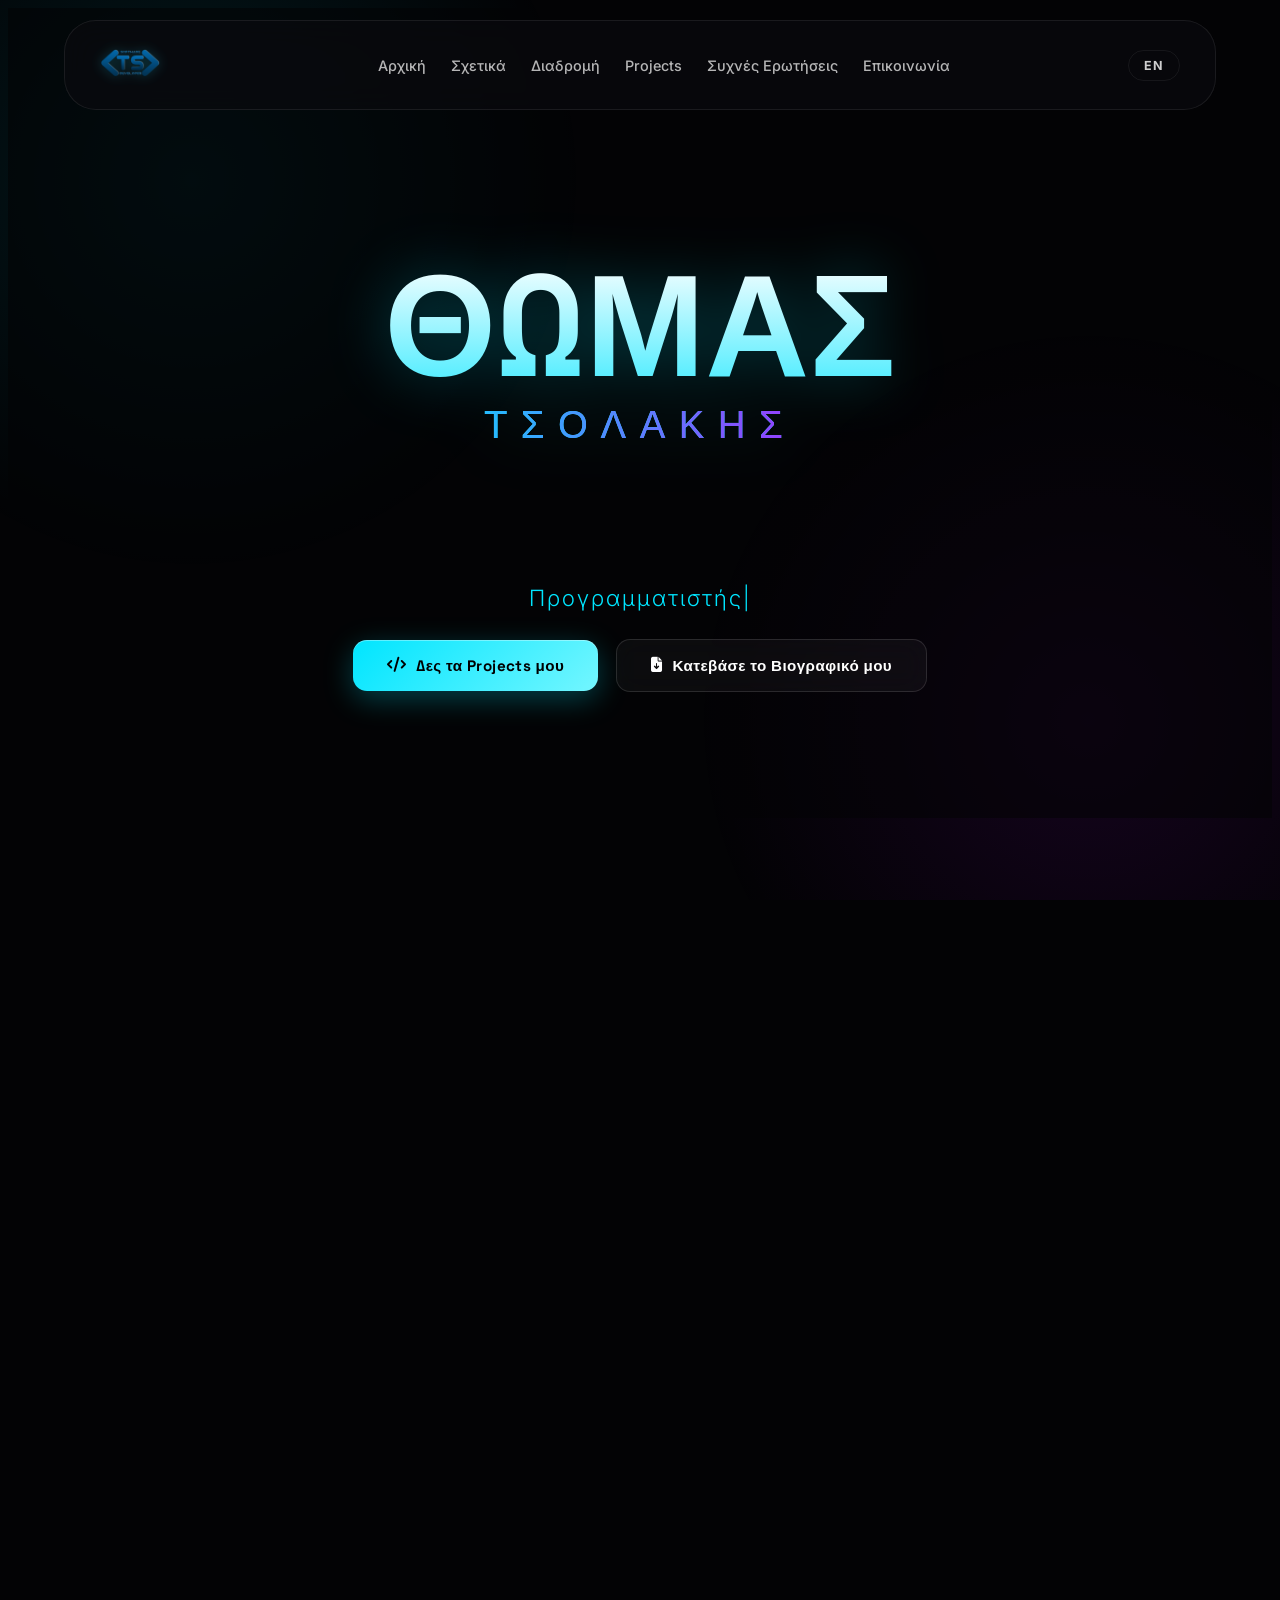
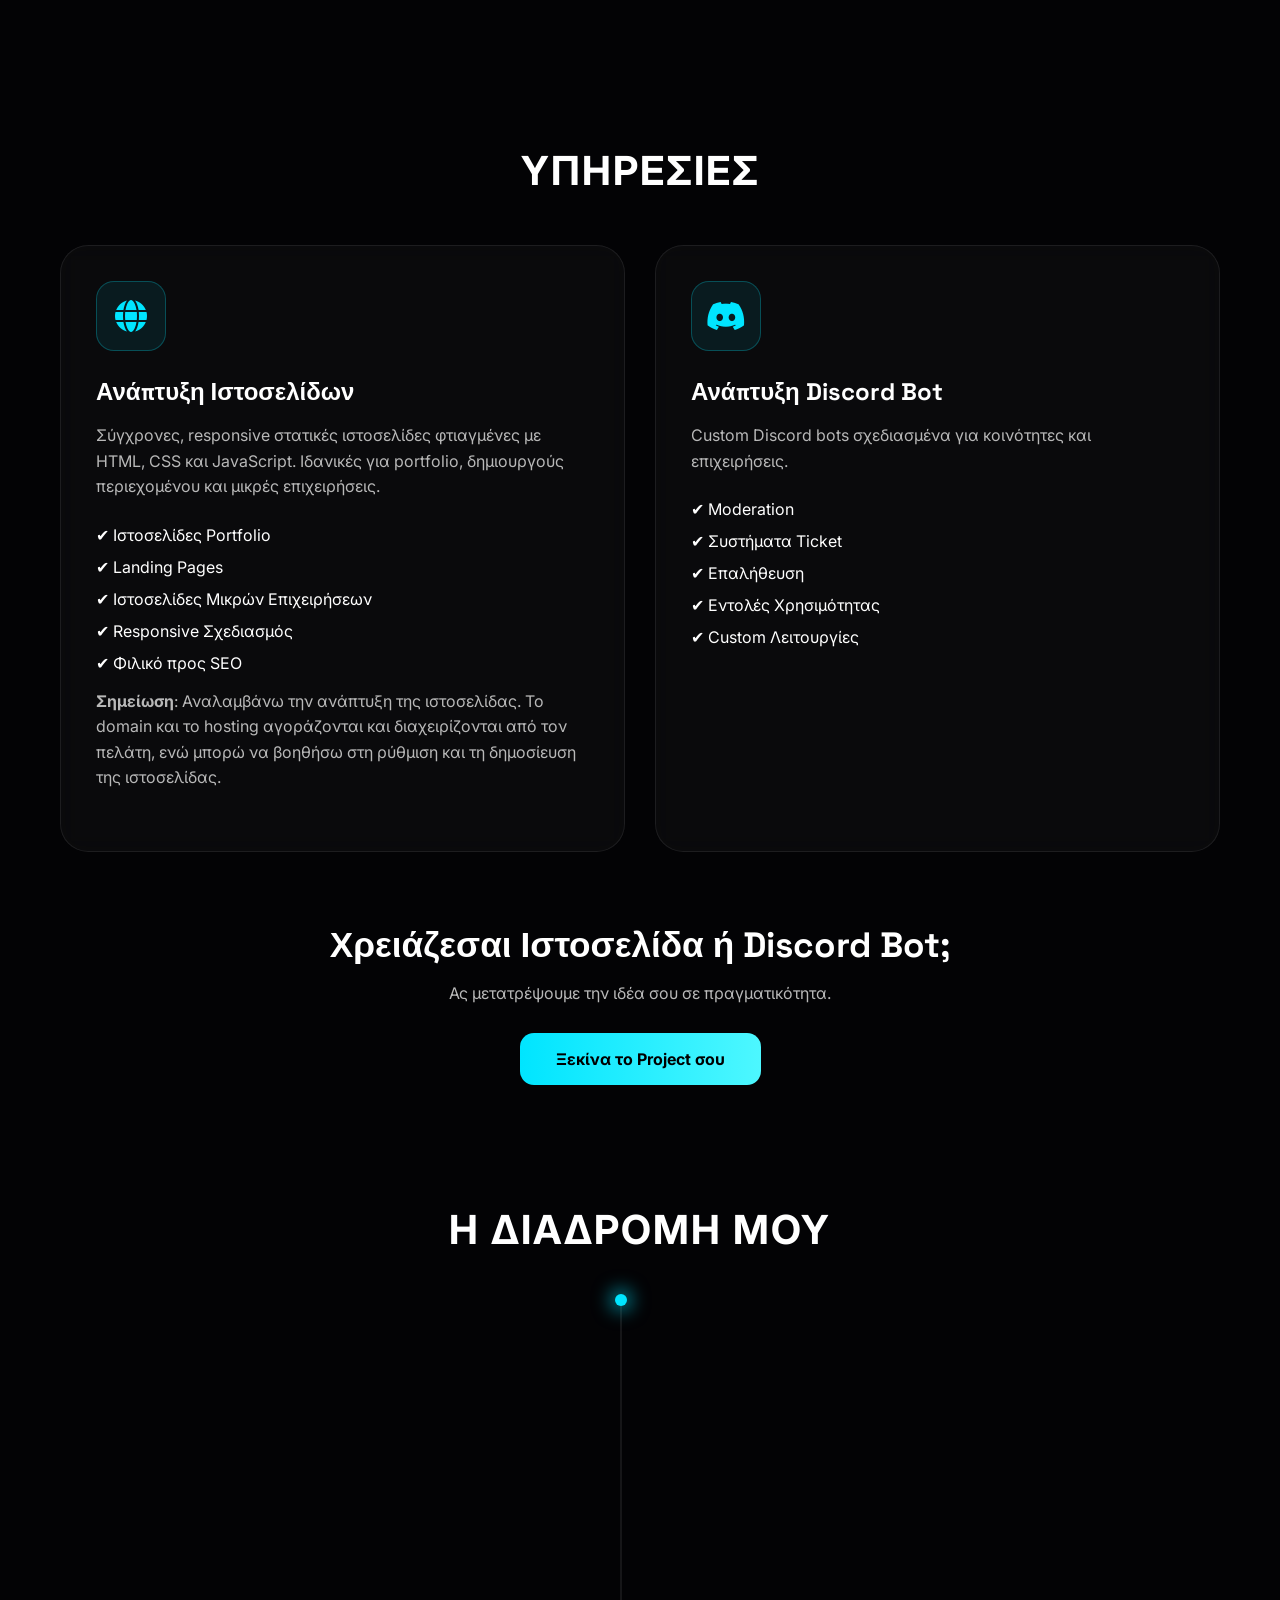
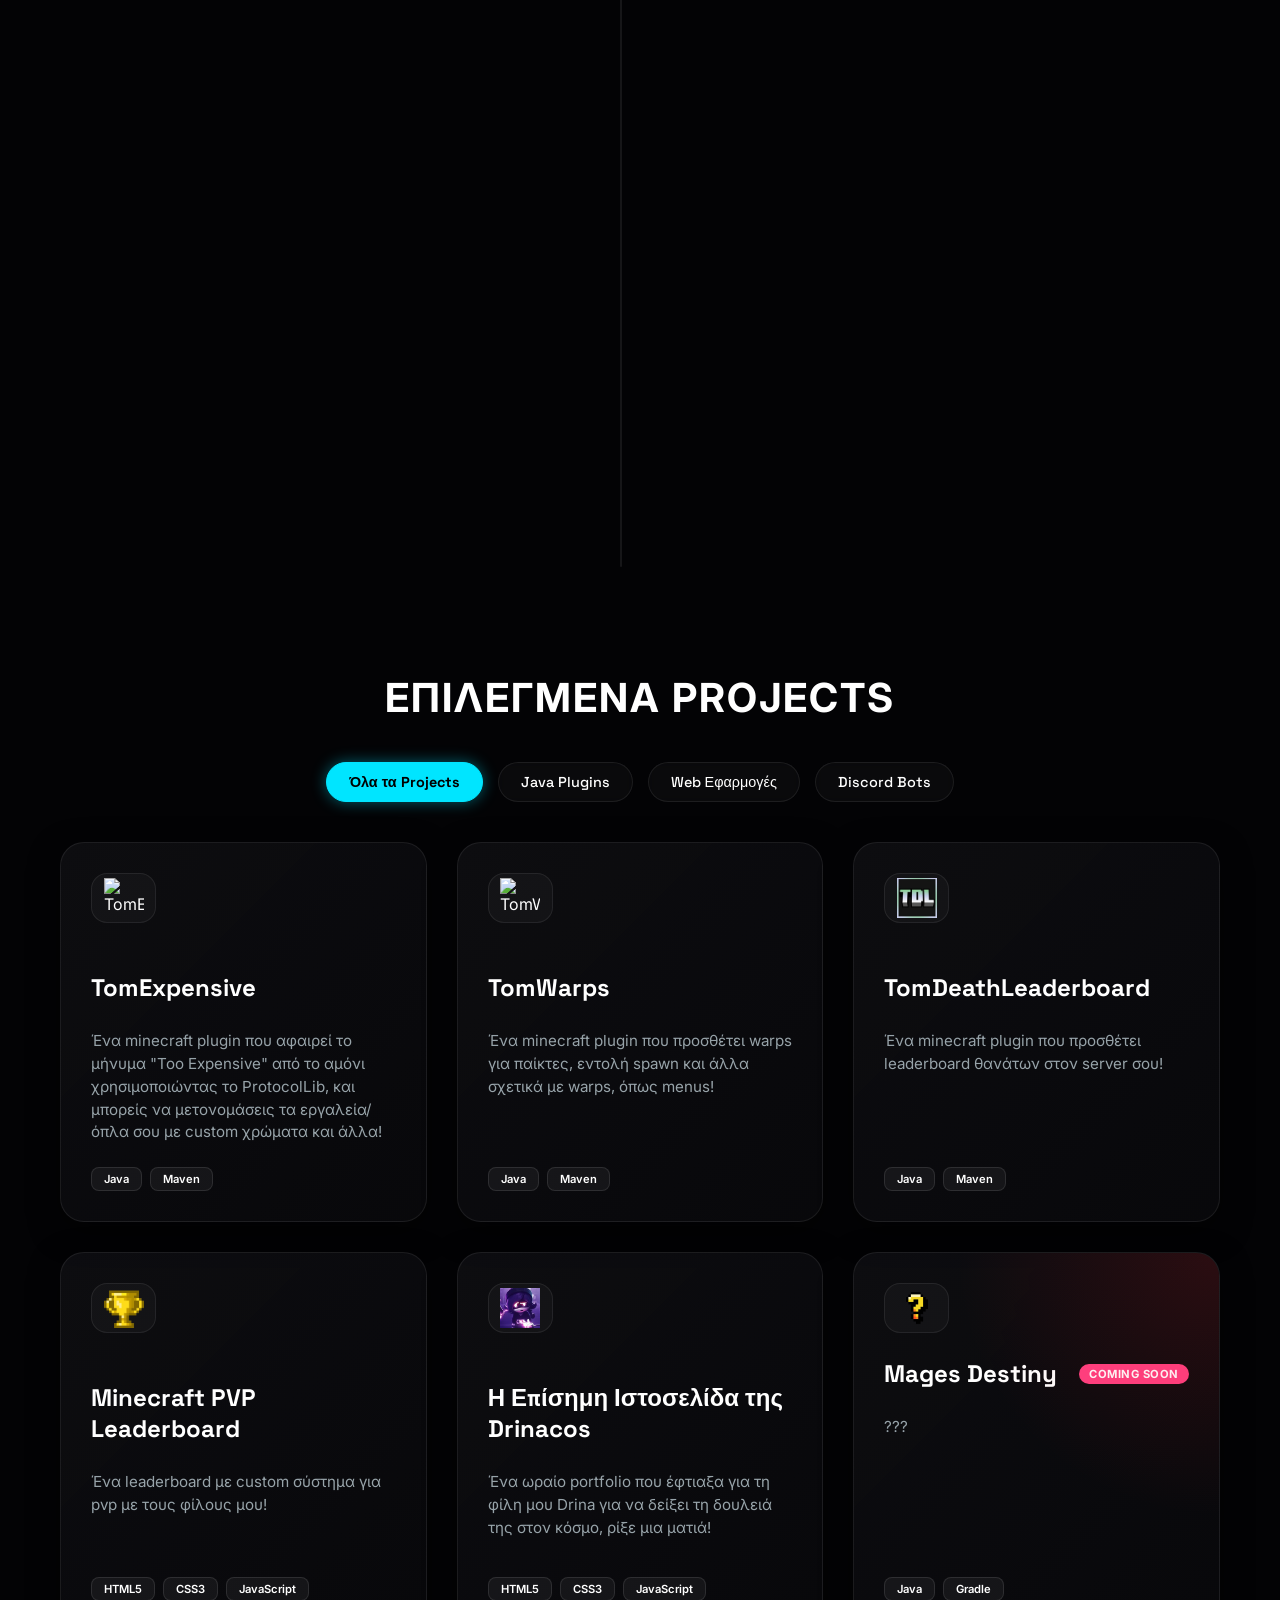
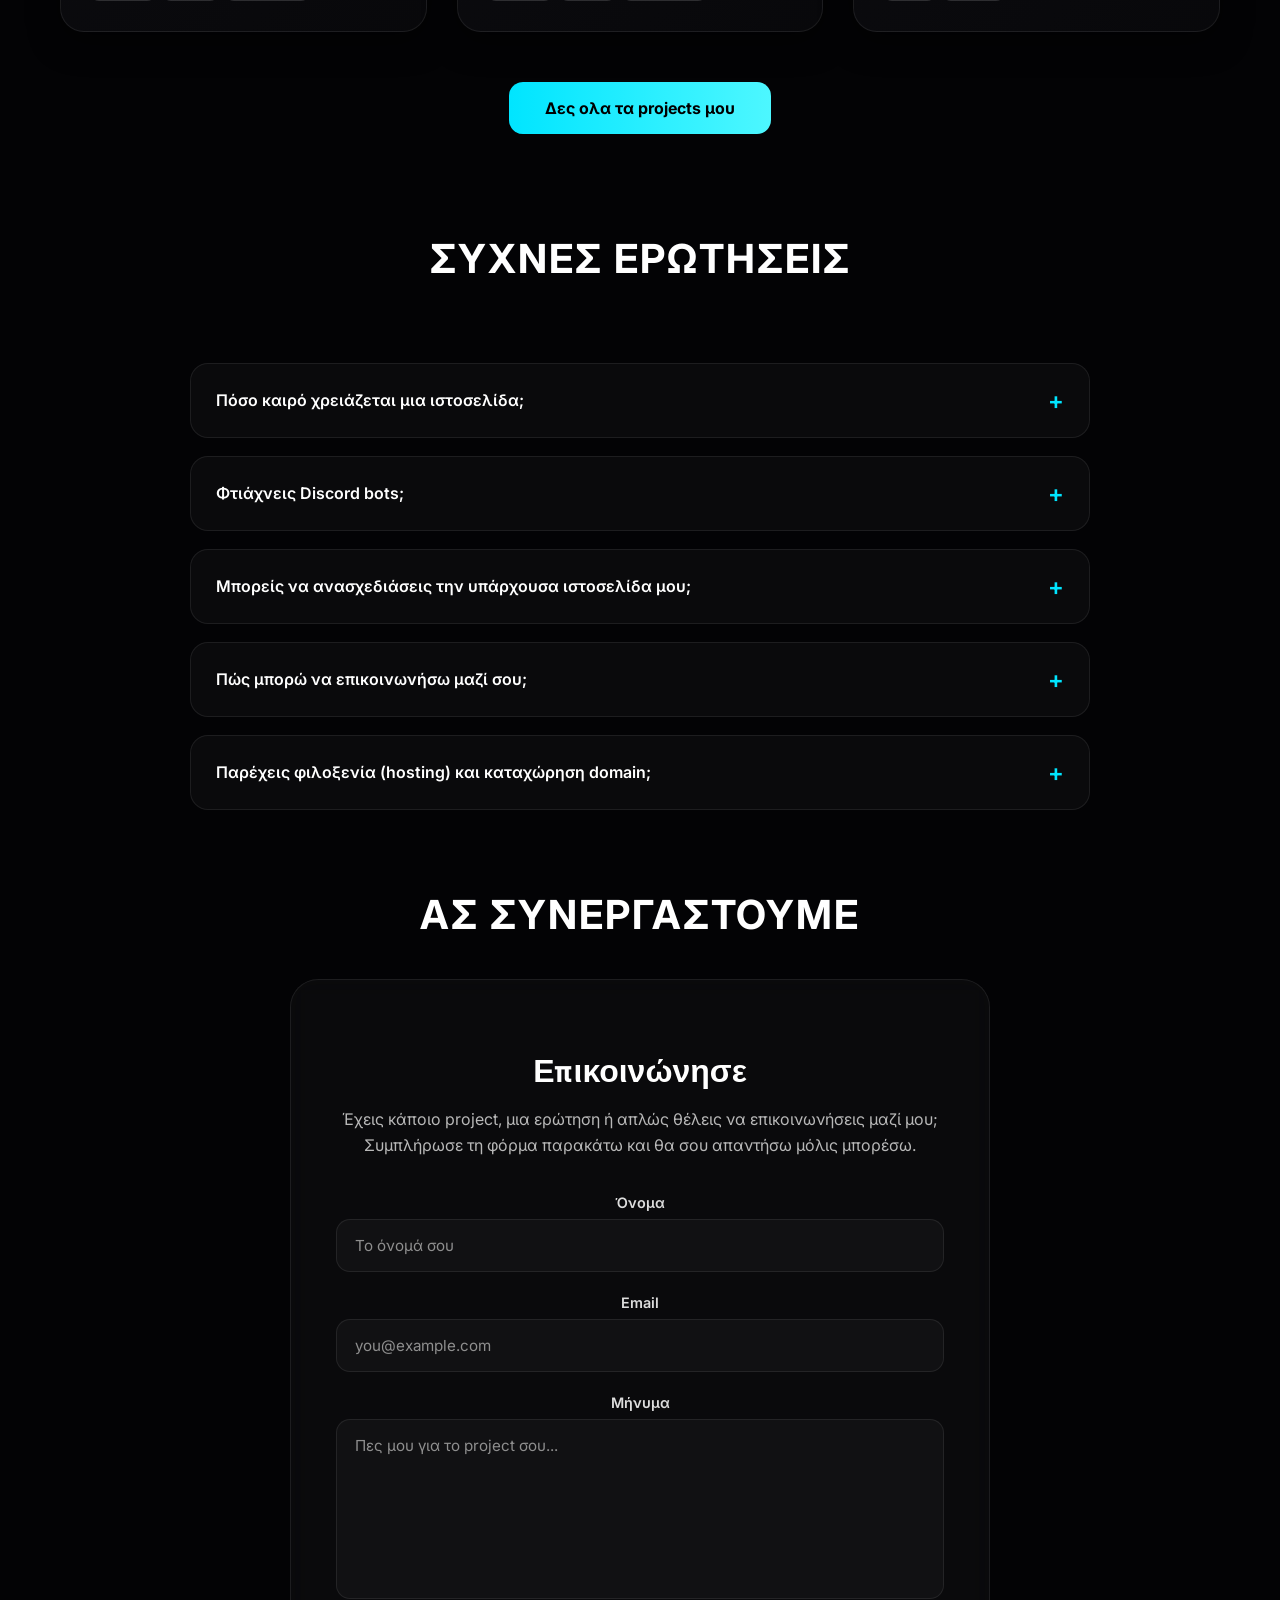
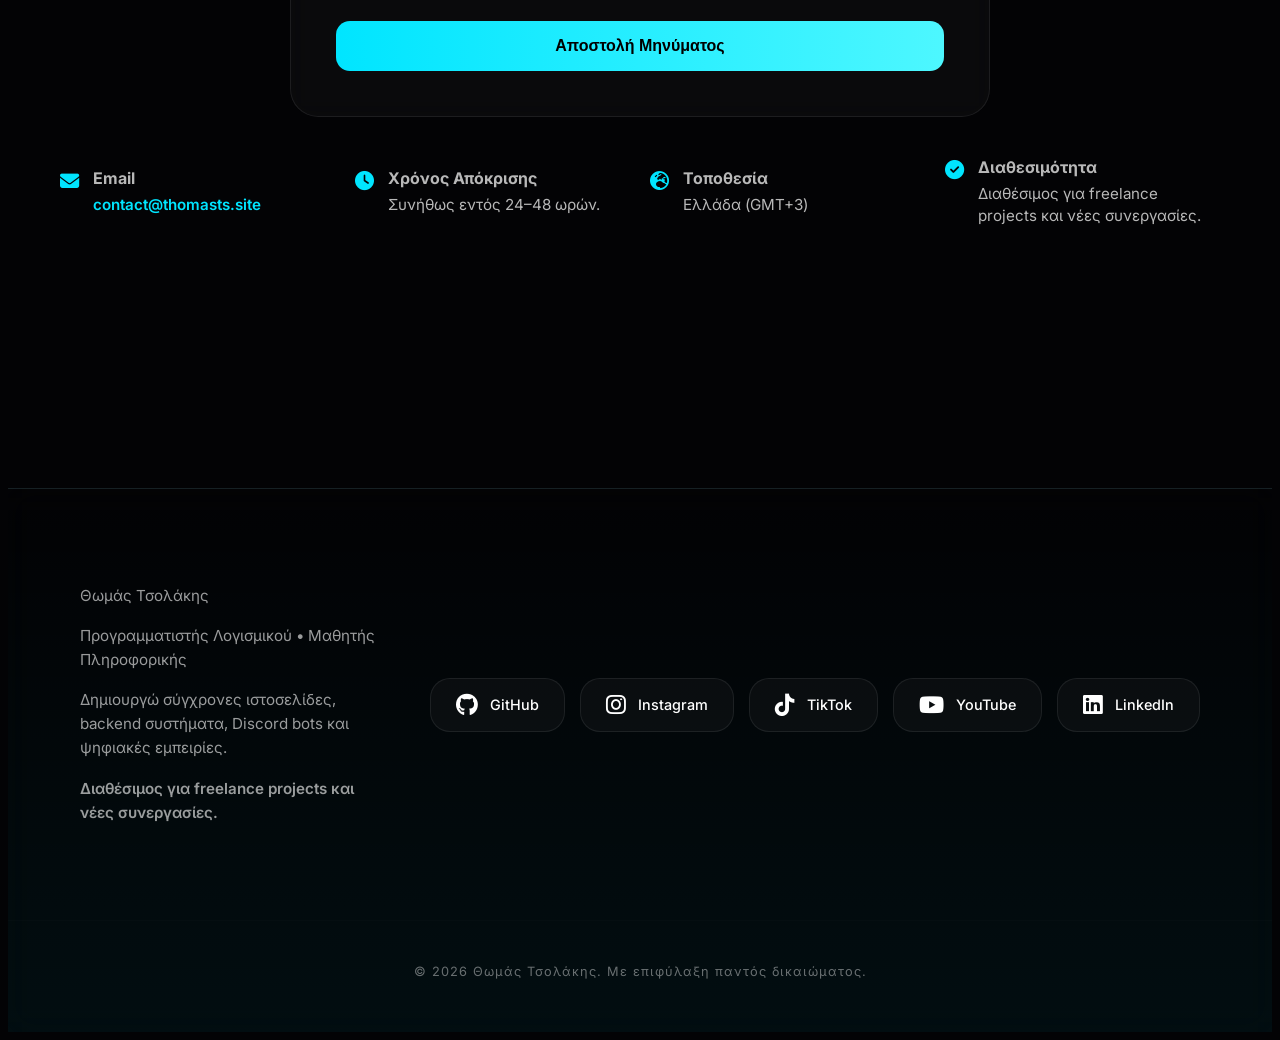
==== commit 7ada207d: "feat: add new projects and enhance project filtering functionality - Updated .gitignore to include n" ====
--- a/el/index.html
+++ b/el/index.html
@@ -445,7 +445,25 @@
                     <div class="mini-stack"><span>HTML5</span><span>CSS3</span><span>JavaScript</span></div>
                 </div>
             </a>
-        </div>
+
+            <a href="javascript:void(0)" class="project-card show card-magesdestiny upcoming-project" data-category="mods">
+                <div class="project-icon-wrapper">
+                    <img src="../img/logos/magesdestiny.png" alt="Mages Destiny">
+                </div>
+                <div class="project-info">
+                    <div style="display: flex; justify-content: space-between; align-items: center; margin-bottom: 12px;">
+                        <h3 style="margin: 0;">Mages Destiny</h3>
+                        <span style="background: #ff4081; color: white; padding: 3px 10px; border-radius: 12px; font-size: 0.7rem; font-weight: 700; text-transform: uppercase; letter-spacing: 0.5px;">Coming Soon</span>
+                    </div>
+                    <p>???</p>
+                    <div class="mini-stack"><span>Java</span><span>Gradle</span></div>
+                </div>
+            </a>
+        </div>
+
+            <div class="view-all-projects-wrapper">
+                <a href="/el/projects/" class="hire-btn">Δες ολα τα projects μου</a>
+            </div>
 
         <h1 class="section-title" id="faqs">Συχνές Ερωτήσεις</h1>
 
--- a/styles.css
+++ b/styles.css
@@ -850,6 +850,46 @@
    PROJECTS
    ========================================================== */
 
+.project-search-wrapper {
+  display: flex;
+  align-items: center;
+  gap: 12px;
+  max-width: 480px;
+  margin: 0 auto 30px;
+  padding: 14px 22px;
+  background: var(--glass);
+  border: 1px solid var(--glass-border);
+  border-radius: var(--radius-pill);
+  -webkit-backdrop-filter: blur(var(--blur-xs));
+  backdrop-filter: blur(var(--blur-xs));
+  transition: var(--transition);
+}
+
+.project-search-wrapper:focus-within {
+  border-color: var(--primary);
+  box-shadow: 0 0 15px rgba(0, 229, 255, 0.3);
+}
+
+.project-search-wrapper i {
+  color: var(--text-muted-1);
+  font-size: 0.9rem;
+}
+
+.project-search-input {
+  flex: 1;
+  background: transparent;
+  border: none;
+  outline: none;
+  color: #fff;
+  font-family: 'Inter', sans-serif;
+  font-size: 0.95rem;
+}
+
+.project-search-input::placeholder {
+  color: var(--text-muted-1);
+  opacity: 0.7;
+}
+
 .filter-container {
   display: flex;
   justify-content: center;
@@ -886,6 +926,12 @@
   display: grid;
   grid-template-columns: repeat(auto-fit, minmax(340px, 1fr));
   gap: 30px;
+  margin-bottom: 50px;
+}
+
+.view-all-projects-wrapper {
+  display: flex;
+  justify-content: center;
   margin-bottom: 100px;
 }
 
@@ -1126,6 +1172,31 @@
   border-color: rgba(234, 32, 39, 0.4);
   color: #ea2027;
   background: rgba(234, 32, 39, 0.05);
+}
+
+.card-kdacalculator::before {
+  content: '';
+  position: absolute;
+  inset: 0;
+  background: radial-gradient(circle at top right, rgba(46, 213, 115, 0.15), transparent 50%);
+  z-index: var(--z-card-glow);
+  pointer-events: none;
+}
+
+.card-kdacalculator:hover {
+  border-color: #2ed573;
+  box-shadow: 0 15px 40px rgba(46, 213, 115, 0.25);
+}
+
+.card-kdacalculator:hover .project-icon-wrapper {
+  border-color: #2ed573;
+  background: rgba(46, 213, 115, 0.1);
+}
+
+.card-kdacalculator:hover .mini-stack span {
+  border-color: rgba(46, 213, 115, 0.4);
+  color: #2ed573;
+  background: rgba(46, 213, 115, 0.05);
 }
 
 /* Στυλ για upcoming projects που δεν έχουν κυκλοφορήσει ακόμα */
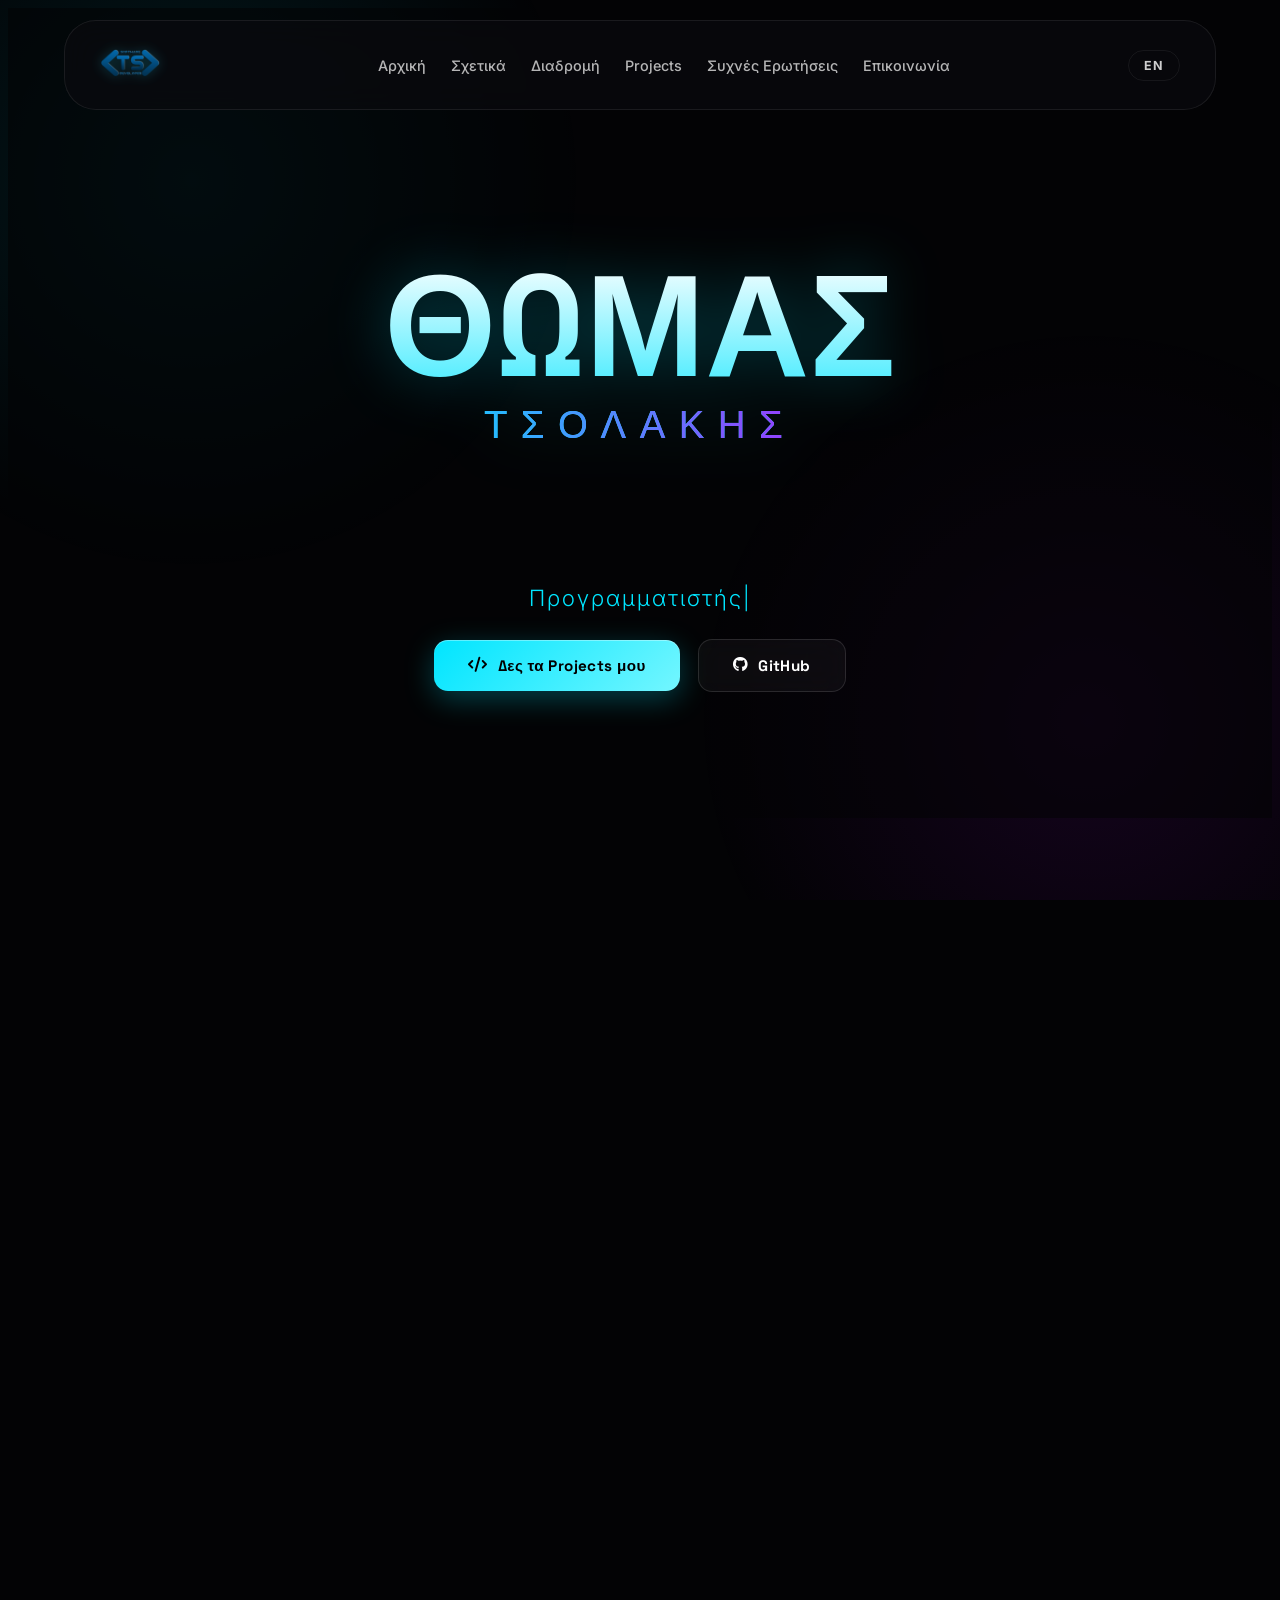
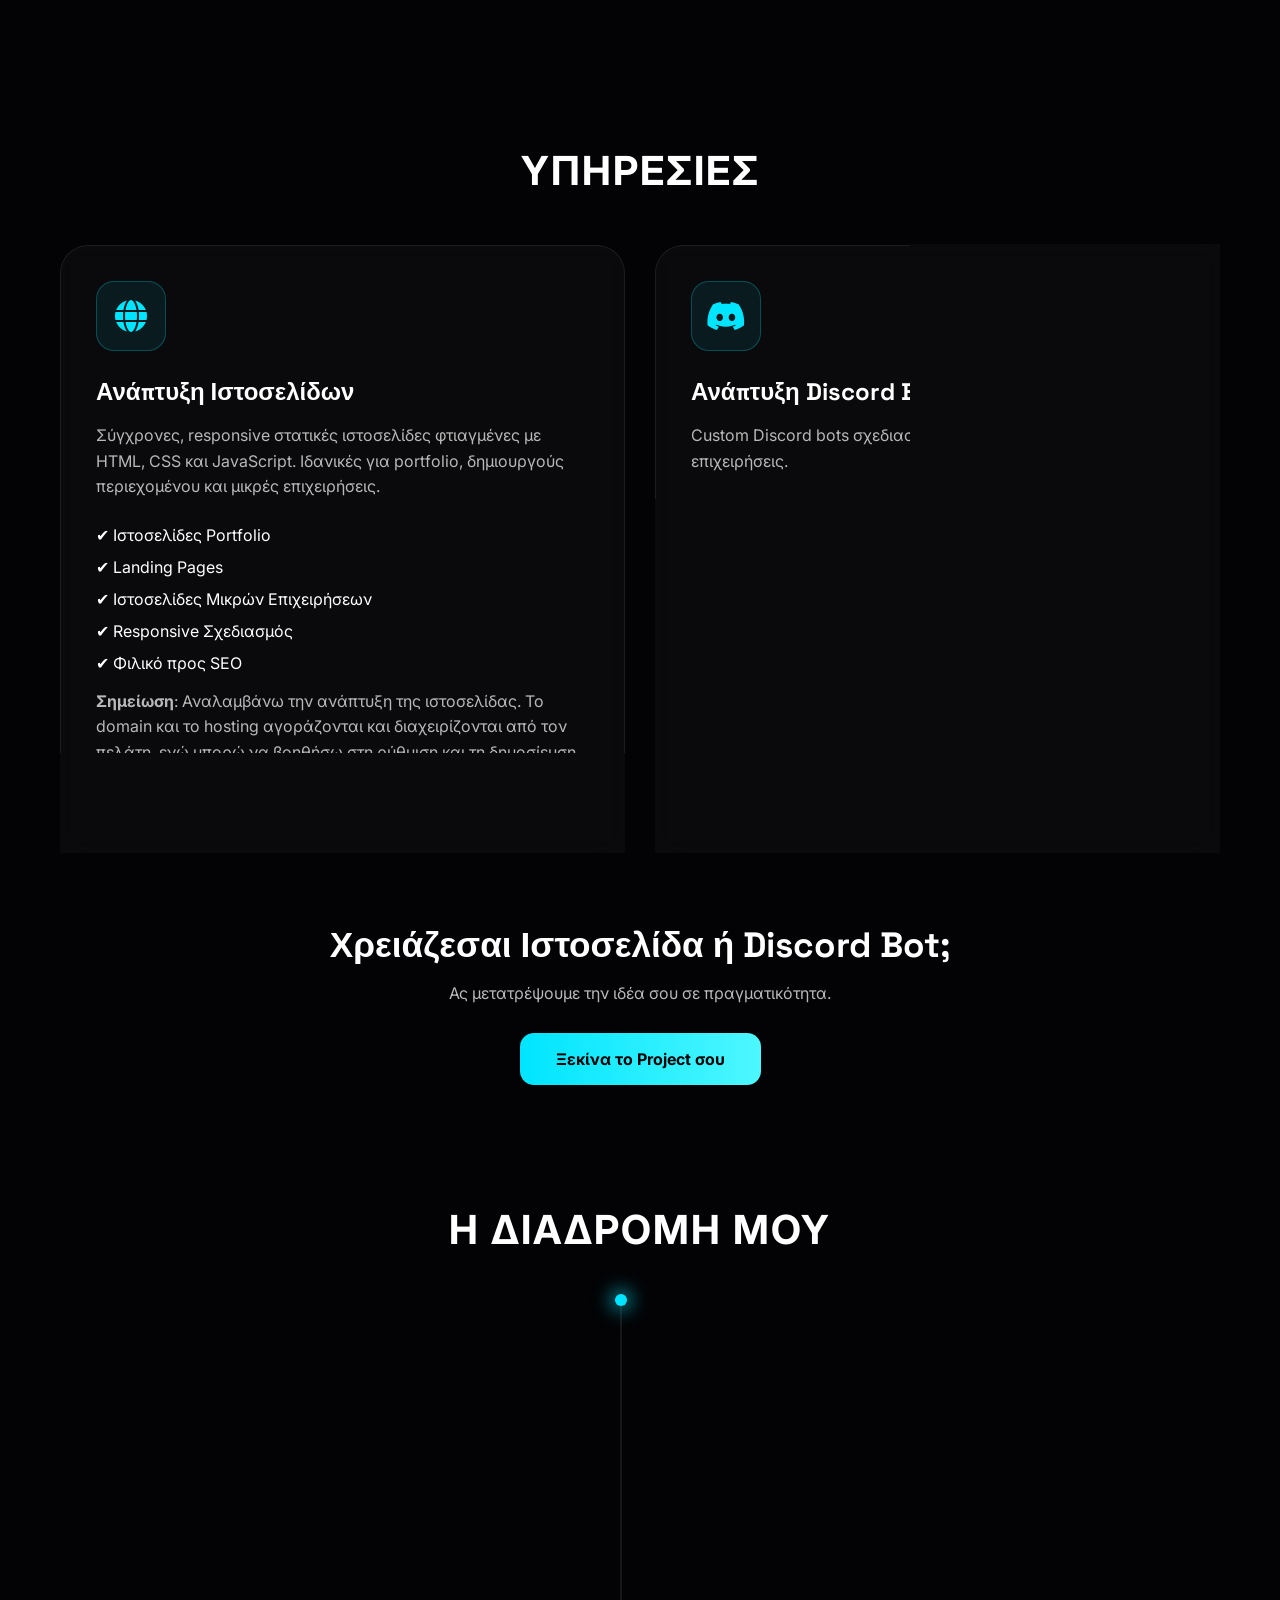
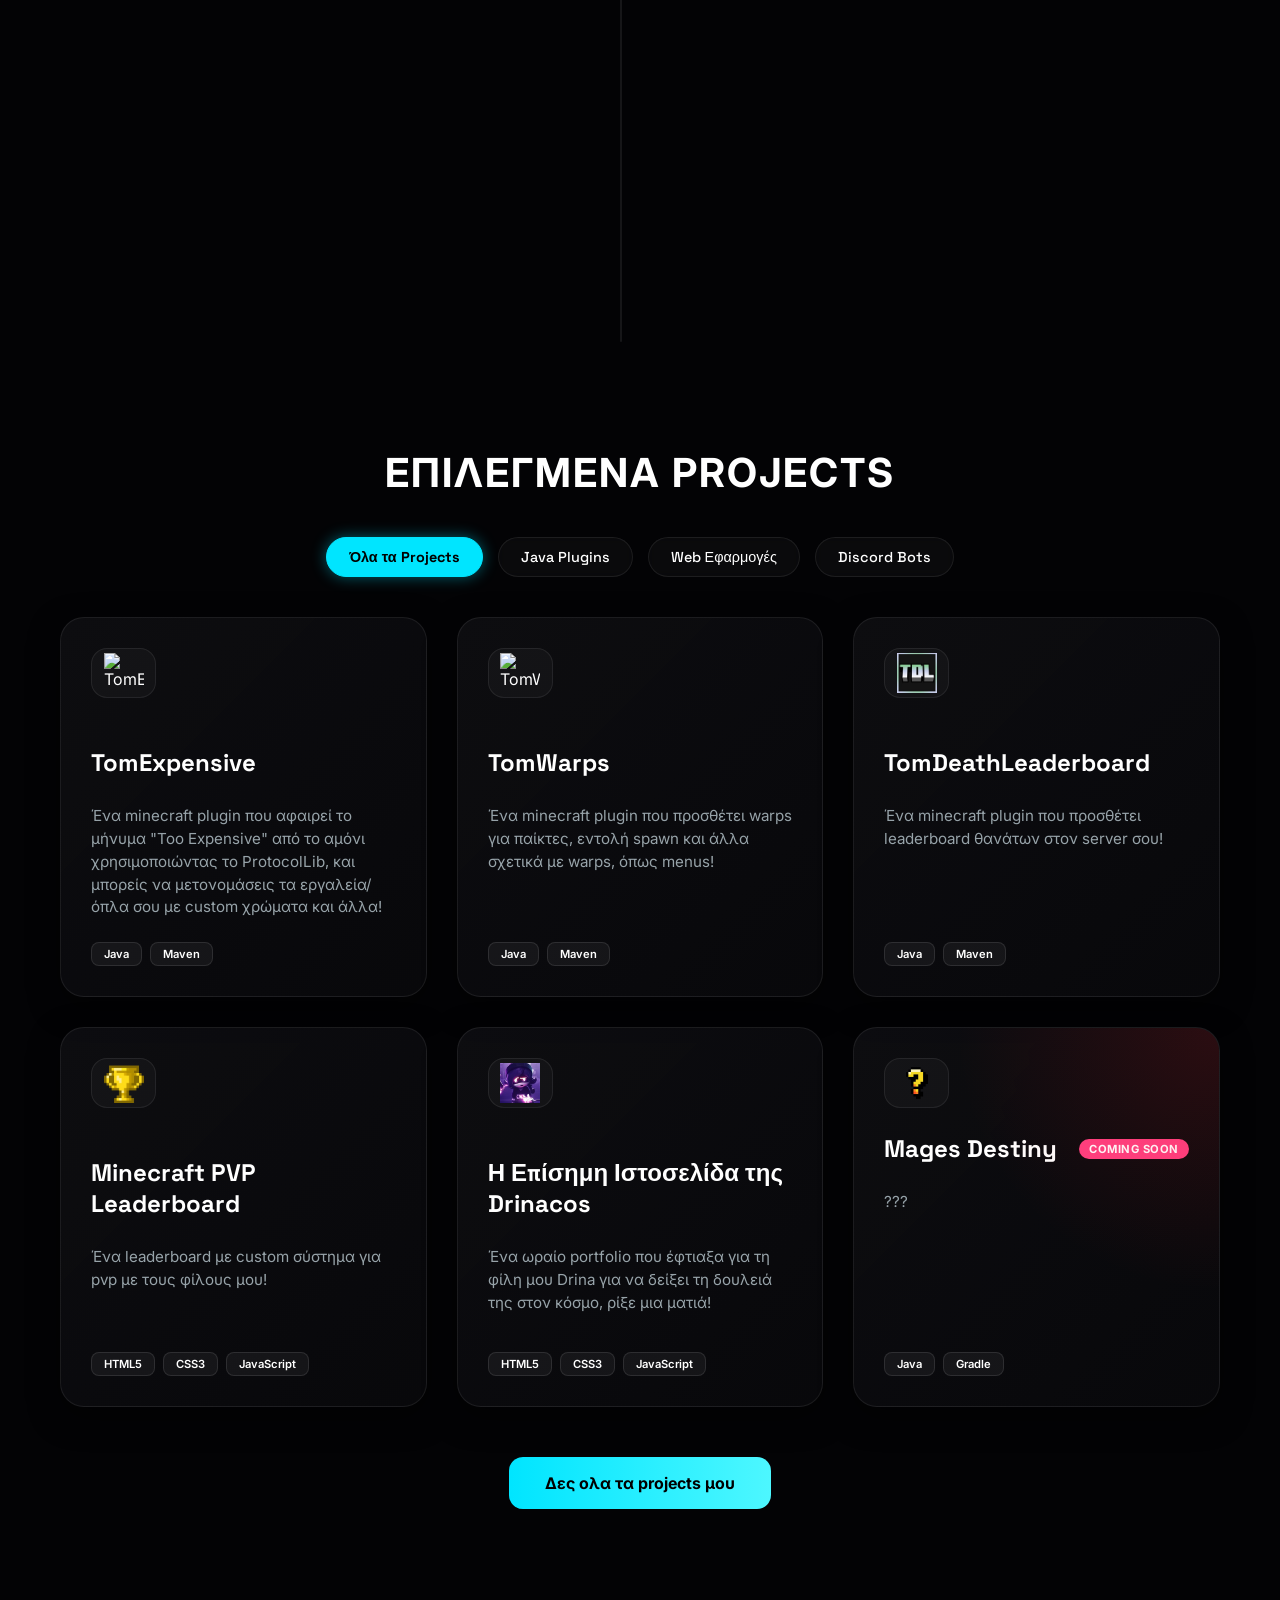
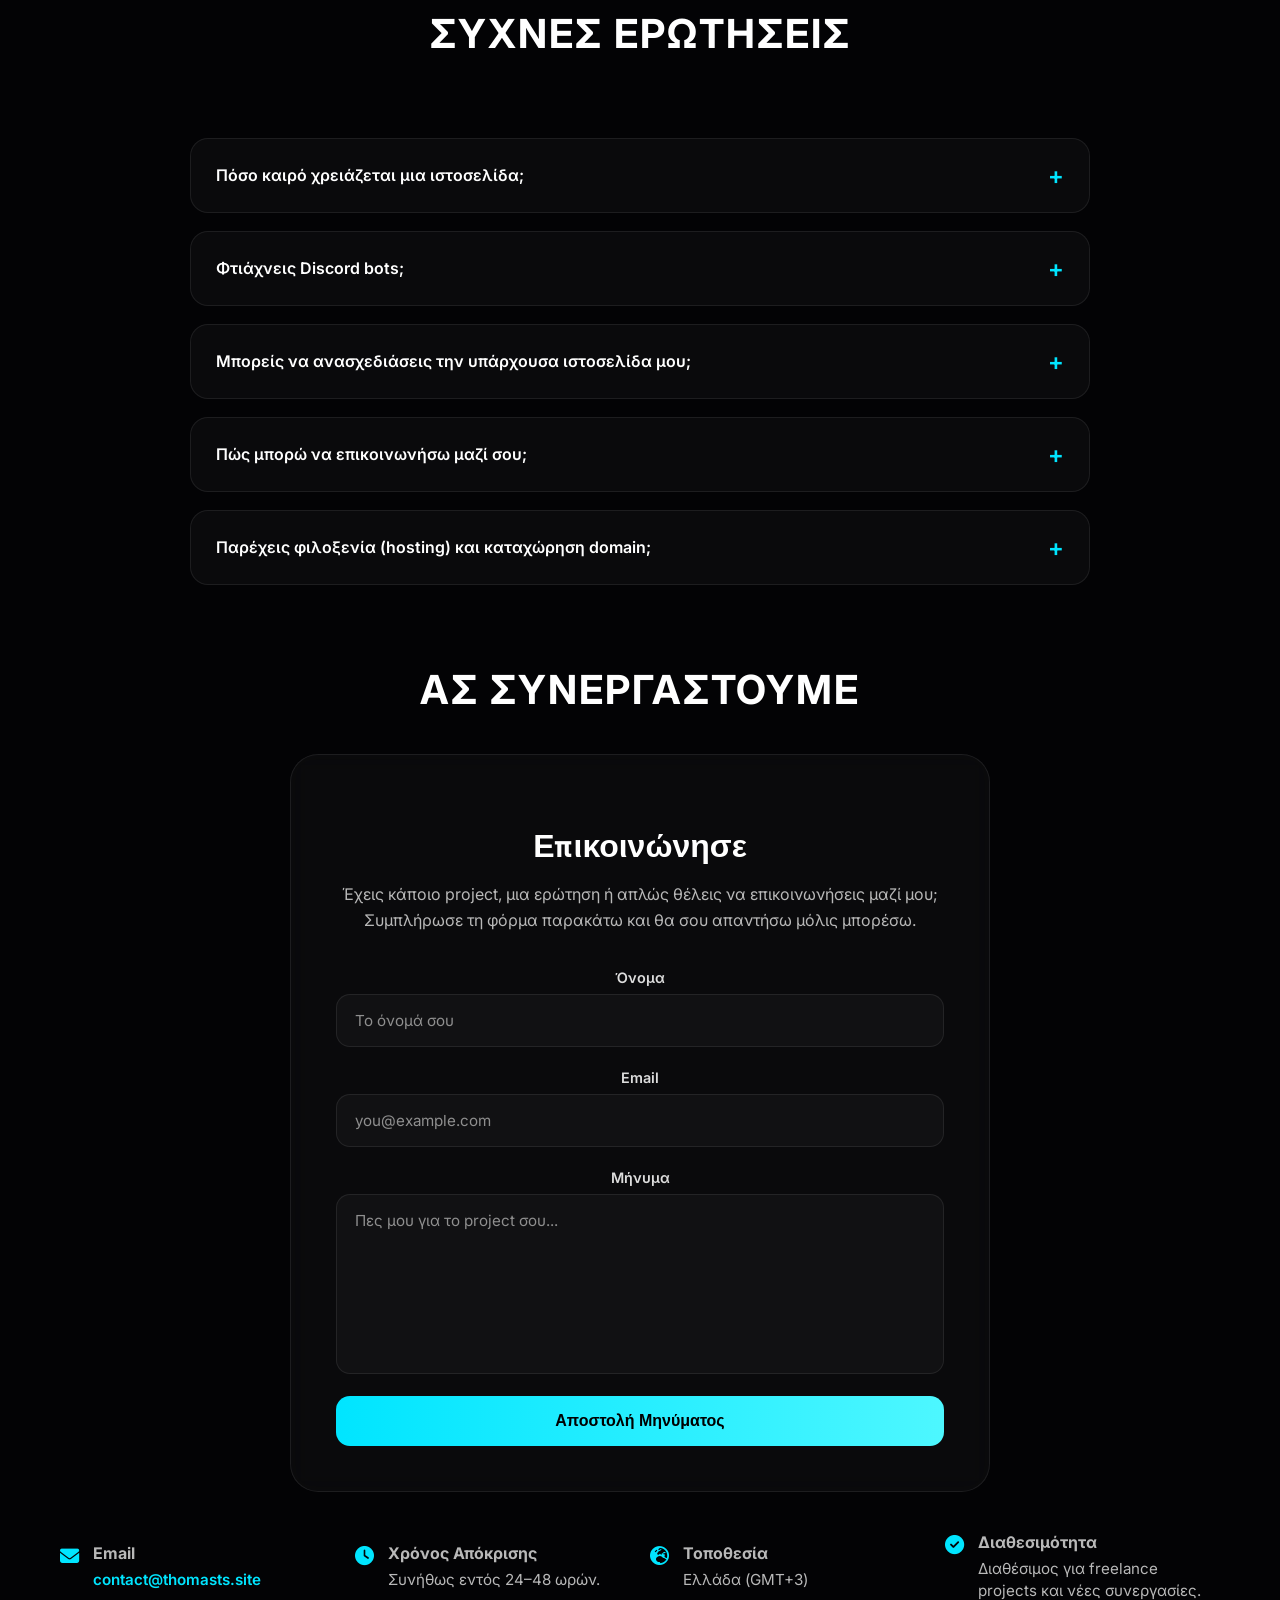
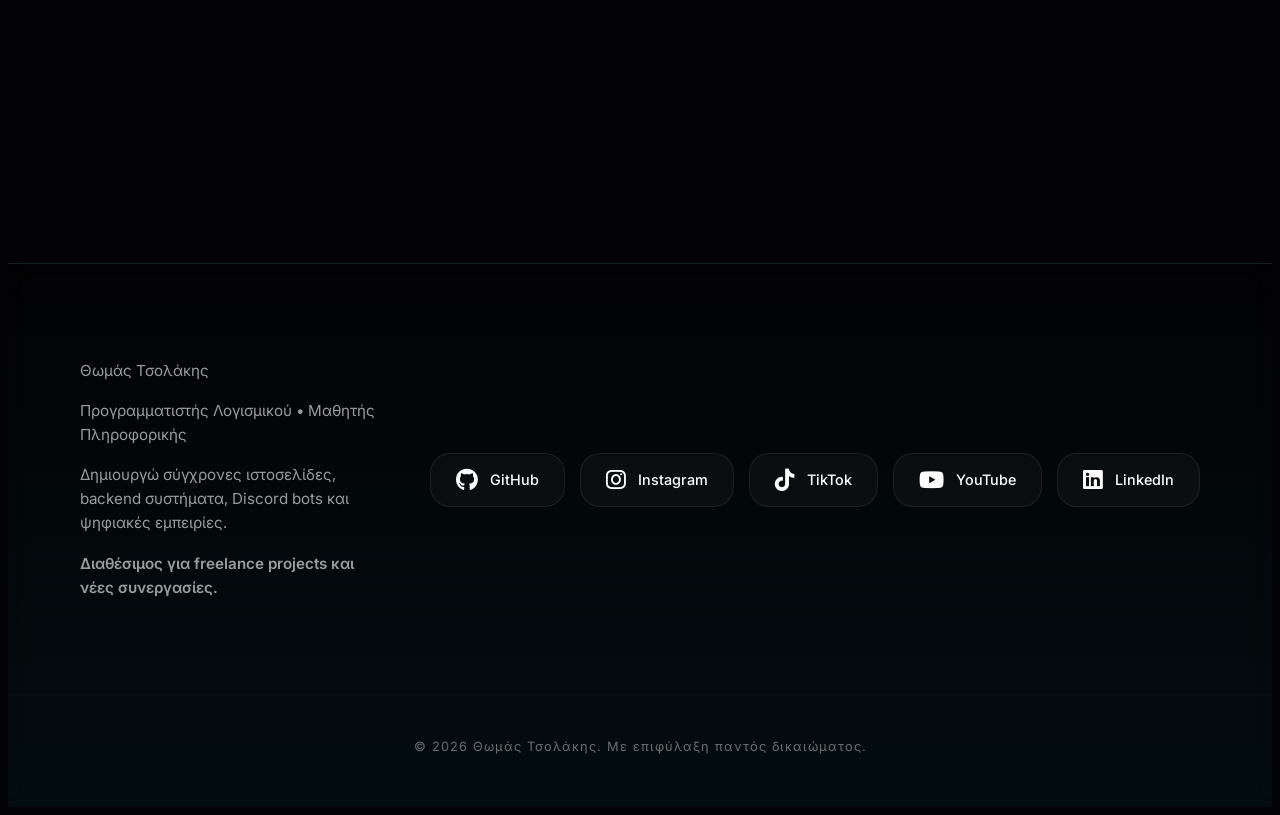
==== commit e22ae304: "feat: replace resume download link with GitHub link in index.html" ====
--- a/el/index.html
+++ b/el/index.html
@@ -187,11 +187,10 @@
                 Δες τα Projects μου
             </a>
 
-            <a onclick="showToast('error','Συγνώμη','Το ελληνικό βιογραφικό μου δεν είναι έτοιμο ακόμα!')" download class="hero-btn secondary">
-                <i class="fa-solid fa-file-arrow-down"></i>
-                Κατεβάσε το Βιογραφικό μου
-            </a>
-
+            <a href="https://github.com/Thomakosxd" target="_blank" class="hero-btn secondary">
+                <i class="fab fa-github "></i>
+                GitHub
+            </a>
         </div>
     </section>
 
--- a/styles.css
+++ b/styles.css
@@ -1023,6 +1023,31 @@
 
 /* Project card accent variants */
 
+.card-tomdeathleaderboard::before {
+  content: '';
+  position: absolute;
+  inset: 0;
+  background: radial-gradient(circle at top right, rgba(0, 255, 128, 0.15), transparent 50%);
+  z-index: var(--z-card-glow);
+  pointer-events: none;
+}
+
+.card-tomdeathleaderboard:hover {
+  border-color: #00ff80;
+  box-shadow: 0 15px 40px rgba(0, 255, 128, 0.25);
+}
+
+.card-tomdeathleaderboard:hover .project-icon-wrapper {
+  border-color: #00ff80;
+  background: rgba(0, 255, 128, 0.1);
+}
+
+.card-tomdeathleaderboard:hover .mini-stack span {
+  border-color: rgba(0, 255, 128, 0.4);
+  color: #00ff80;
+  background: rgba(0, 255, 128, 0.05);
+}
+
 .card-tomexpensive::before {
   content: '';
   position: absolute;
@@ -1540,6 +1565,12 @@
   box-shadow: 0 10px 30px rgba(10, 102, 194, 0.25);
 }
 
+.discord-tile:hover {
+  border-color: #5865f2;
+  color: #5865f2;
+  box-shadow: 0 10px 30px rgba(88, 101, 242, 0.25);
+}
+
 .github-tile:hover i,
 .instagram-tile:hover i,
 .tiktok-tile:hover i,
@@ -1839,7 +1870,7 @@
     grid-template-columns: var(--tl-col1) var(--tl-col2) 1fr;
     column-gap: var(--tl-gap);
     align-items: center;
-    padding: 40px 0;
+    padding: 15px 0;
   }
 
   .timeline-year:first-child {
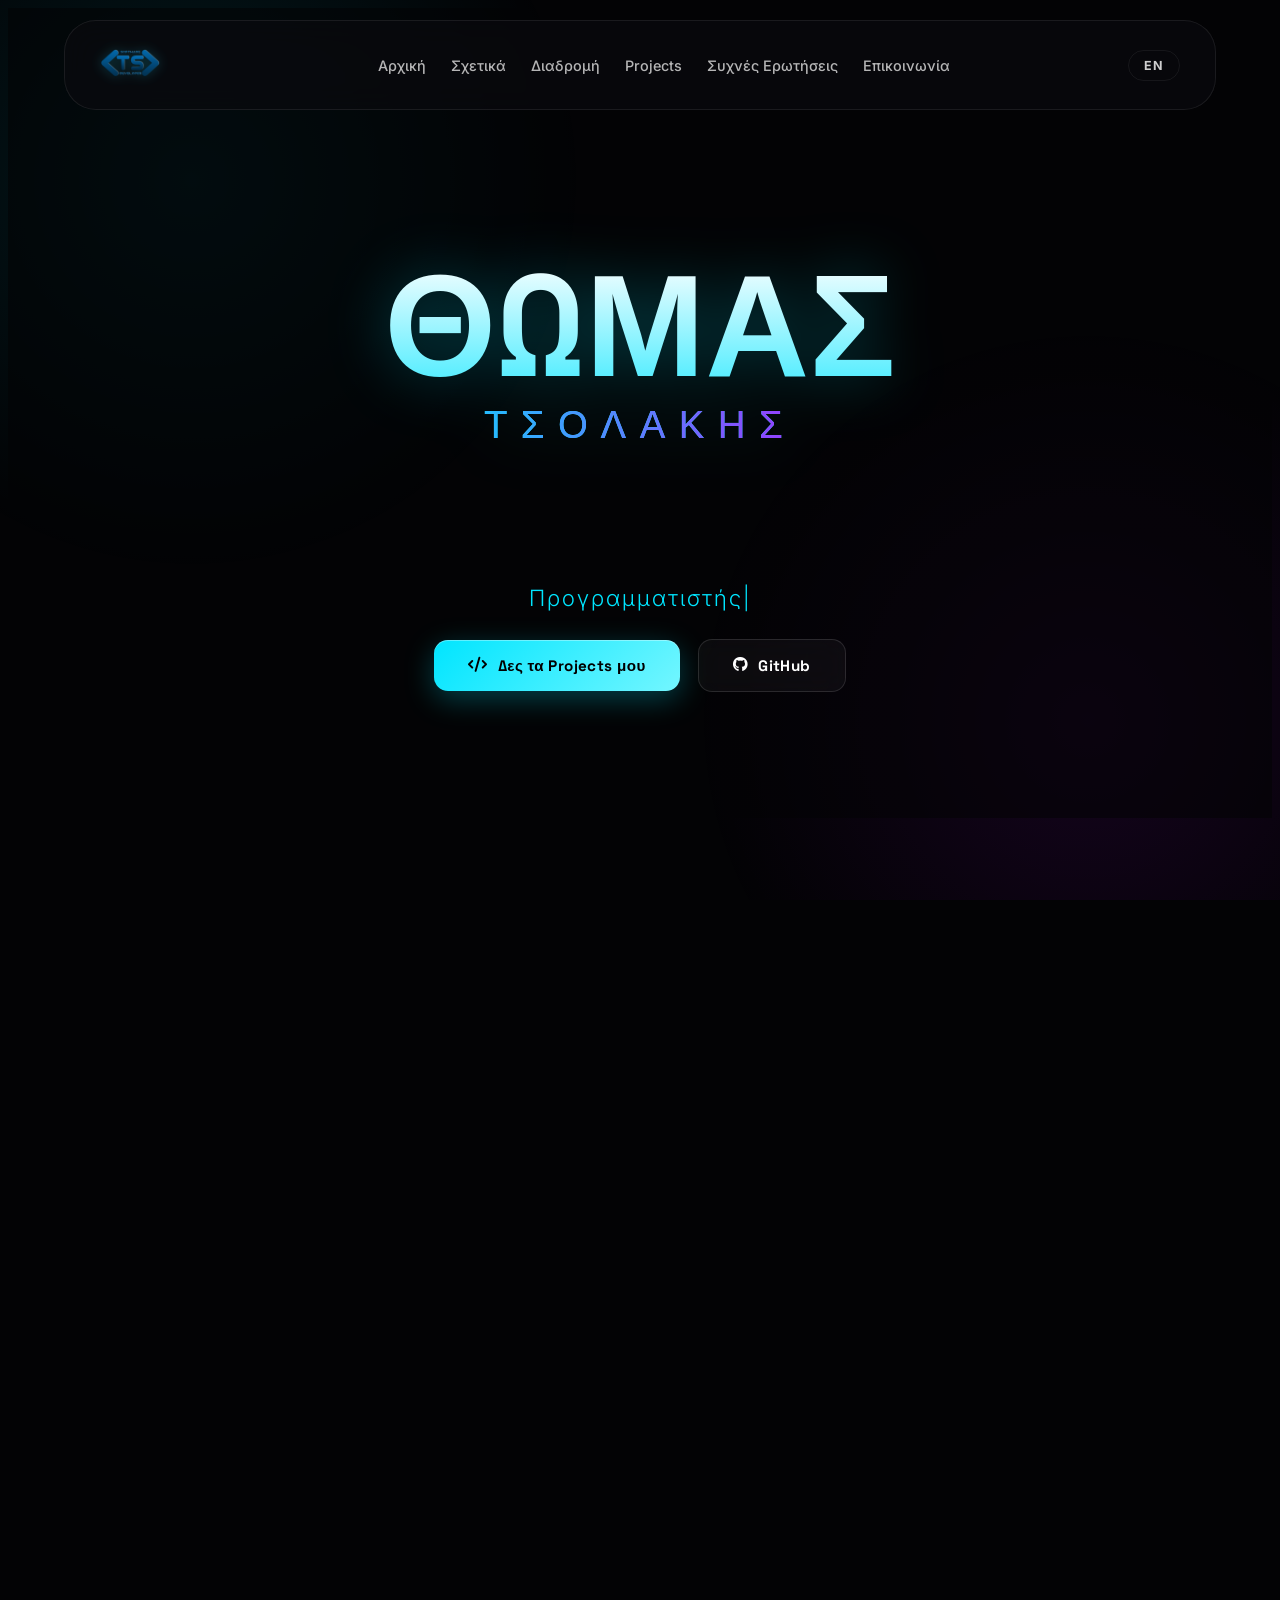
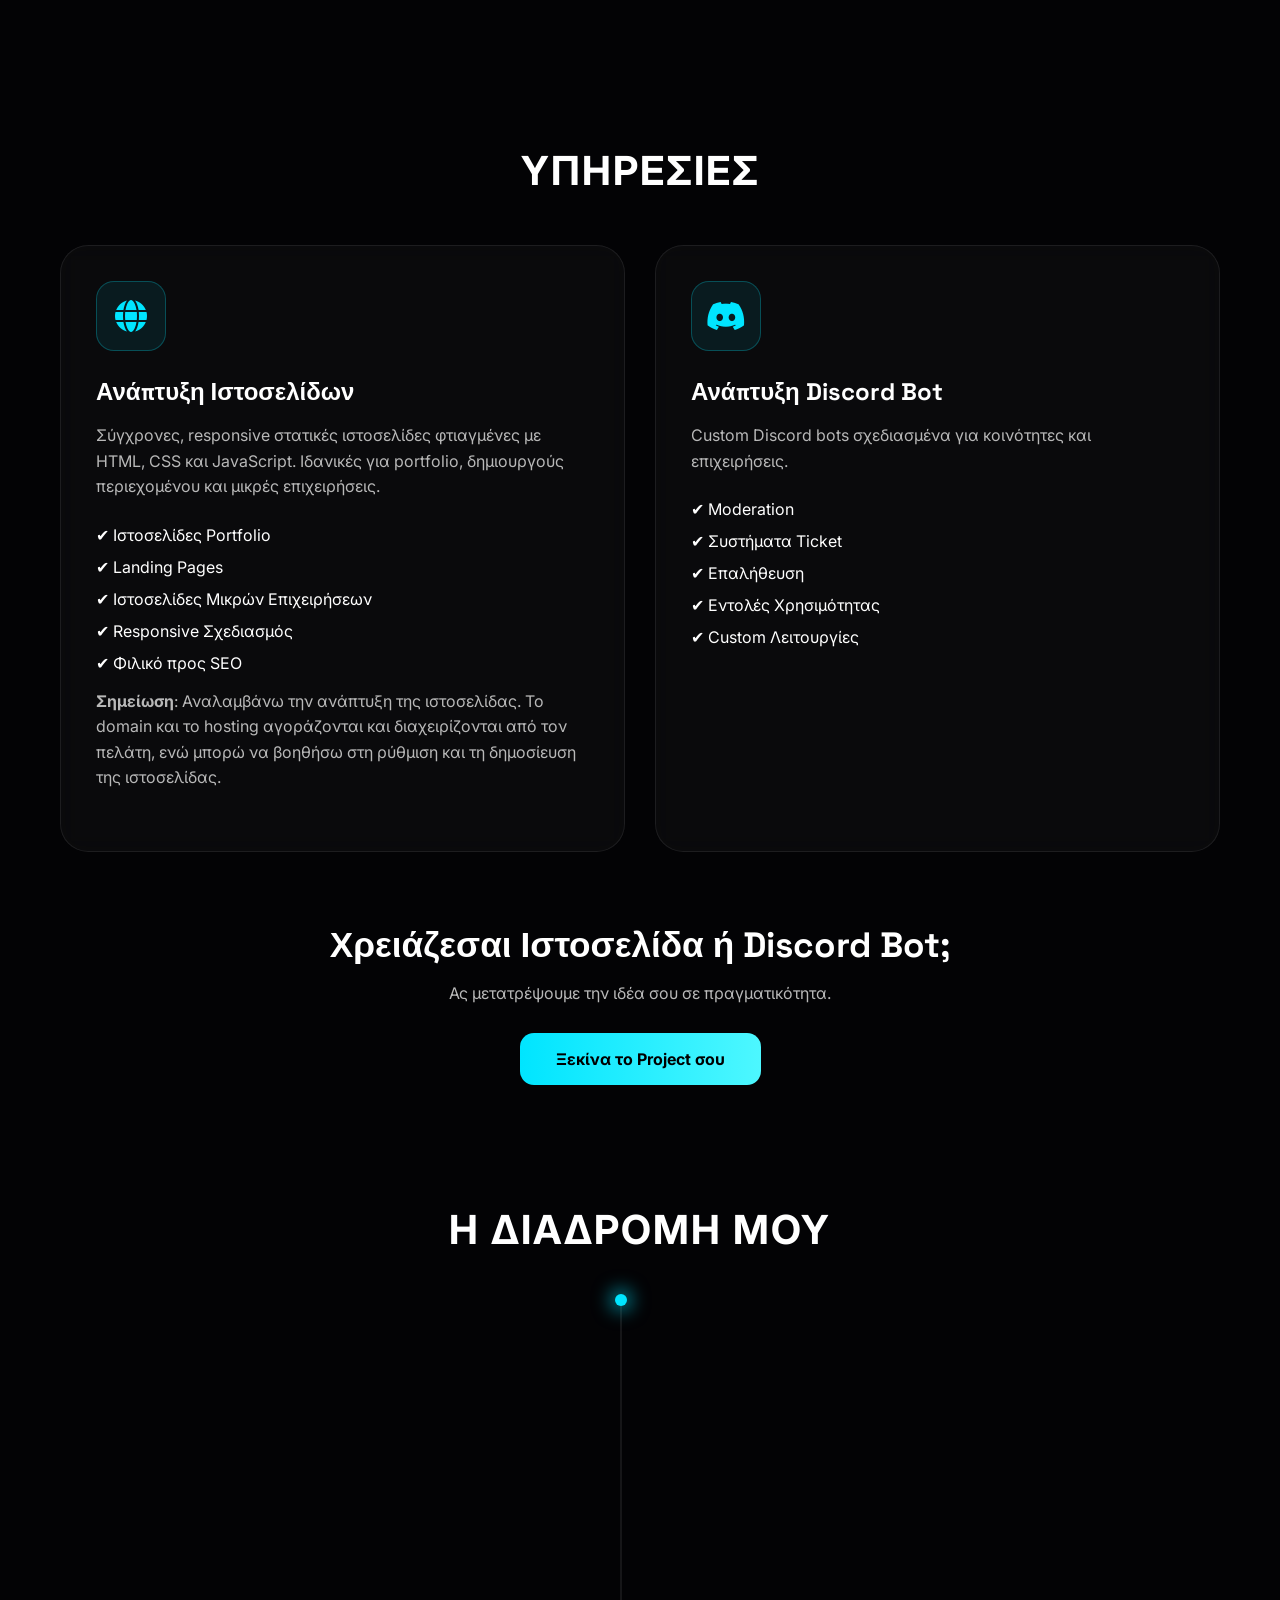
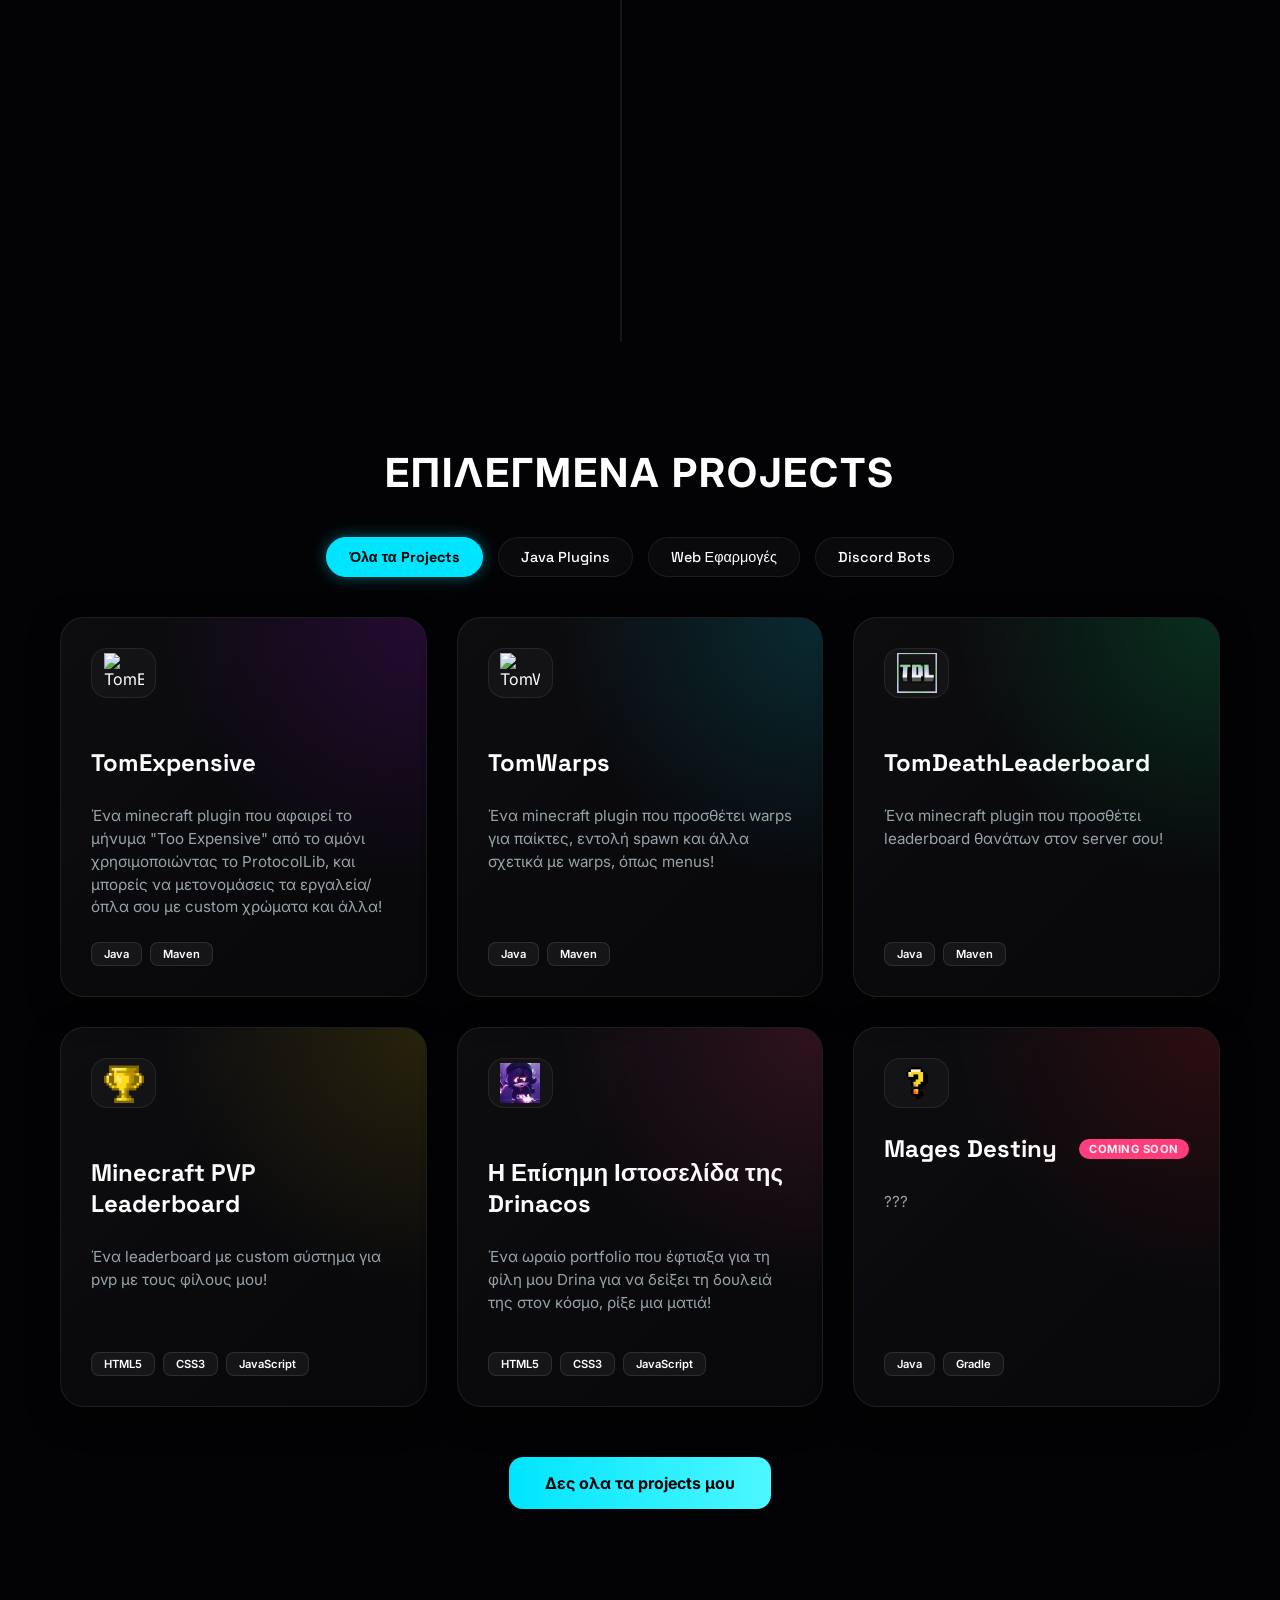
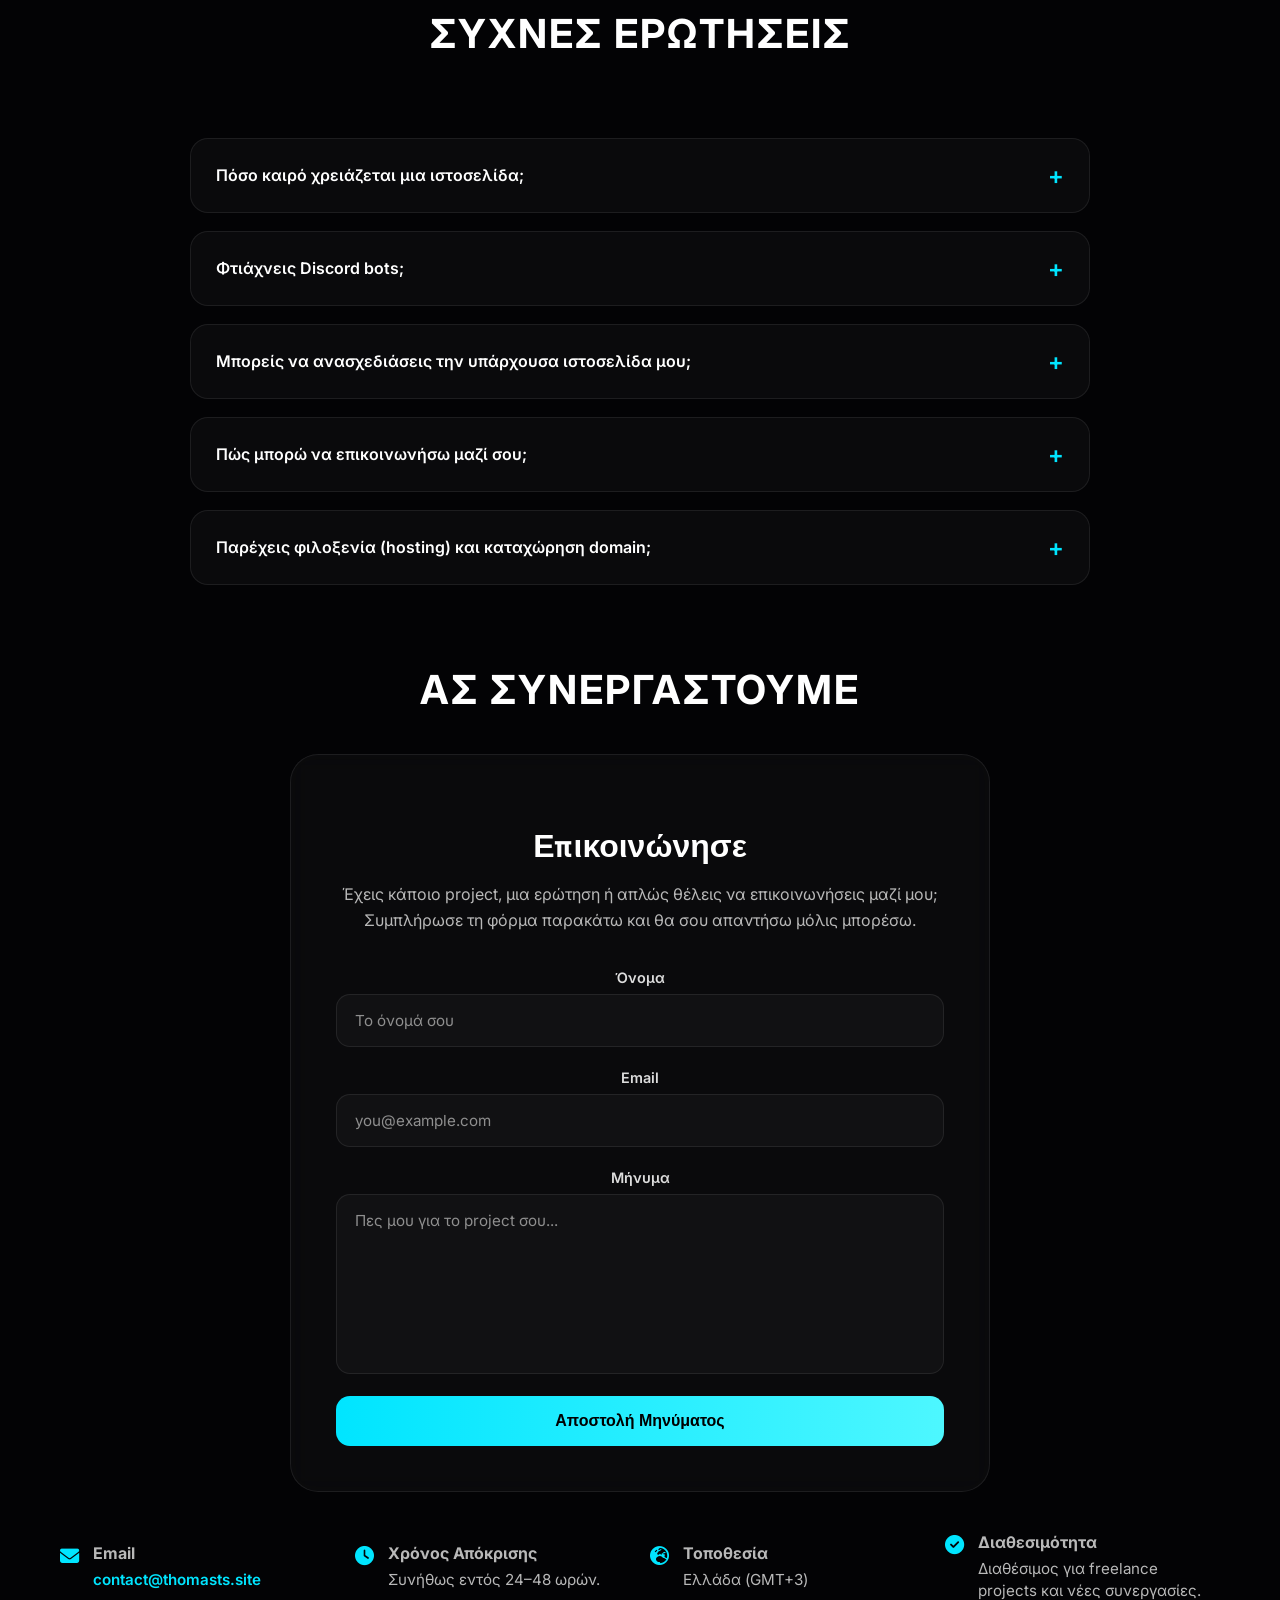
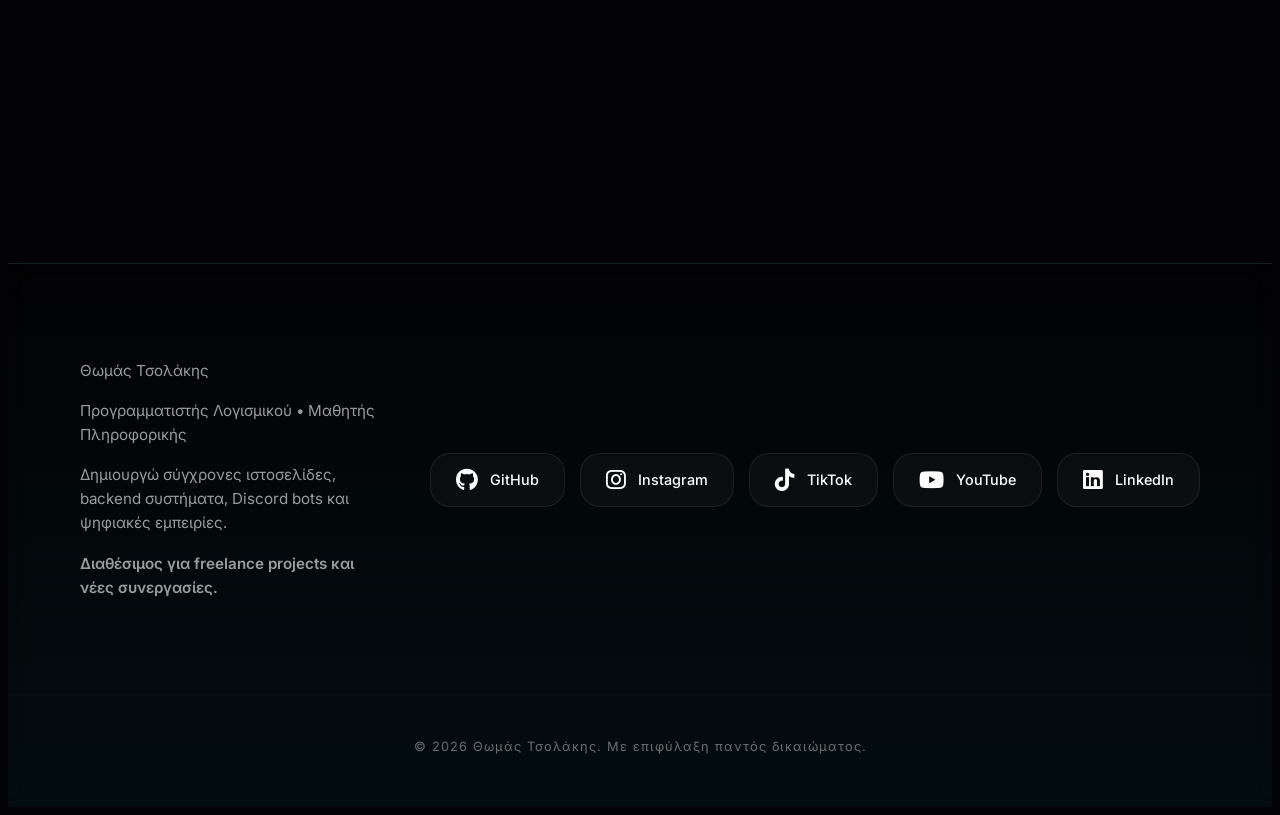
==== commit 59b99877: "feat: add unique card classes for project links in index.html" ====
--- a/el/index.html
+++ b/el/index.html
@@ -390,7 +390,7 @@
 
         <div class="projects-grid">
             
-            <a href="https://modrinth.com/plugin/tomexpensive" target="_blank" rel="noopener noreferrer" class="project-card show" data-category="plugin">
+            <a href="https://modrinth.com/plugin/tomexpensive" target="_blank" rel="noopener noreferrer" class="project-card show card-tomexpensive" data-category="plugin">
                 <div class="project-icon-wrapper">
                     <img src="../img/logos/tomexpensive.png" alt="TomExpensive">
                 </div>
@@ -401,7 +401,7 @@
                 </div>
             </a>
 
-            <a href="https://modrinth.com/plugin/tomwarps" target="_blank" rel="noopener noreferrer" class="project-card show" data-category="plugin">
+            <a href="https://modrinth.com/plugin/tomwarps" target="_blank" rel="noopener noreferrer" class="project-card show card-tomwarps" data-category="plugin">
                 <div class="project-icon-wrapper">
                     <img src="../img/logos/tomwarps.png" alt="TomWarps">
                 </div>
@@ -412,7 +412,7 @@
                 </div>
             </a>
 
-            <a href="https://modrinth.com/plugin/tomdeathleaderboard" target="_blank" rel="noopener noreferrer" class="project-card show" data-category="plugin">
+            <a href="https://modrinth.com/plugin/tomdeathleaderboard" target="_blank" rel="noopener noreferrer" class="project-card show card-tomdeathleaderboard" data-category="plugin">
                 <div class="project-icon-wrapper">
                     <img src="../img/logos/tomdeathleaderboard.png" alt="TomDeathLeaderboard">
                 </div>
@@ -423,7 +423,7 @@
                 </div>
             </a>
 
-            <a href="https://mcleader.thomasts.site" target="_blank" rel="noopener noreferrer" class="project-card show" data-category="website">
+            <a href="https://mcleader.thomasts.site" target="_blank" rel="noopener noreferrer" class="project-card show card-mcleader" data-category="website">
                 <div class="project-icon-wrapper">
                     <img src="../img/logos/mcleader.png" alt="MC Leaderboard">
                 </div>
@@ -434,7 +434,7 @@
                 </div>
             </a>
 
-            <a href="https://www.drinacos.site" target="_blank" rel="noopener noreferrer" class="project-card show" data-category="website">
+            <a href="https://www.drinacos.site" target="_blank" rel="noopener noreferrer" class="project-card show card-drinacos" data-category="website">
                 <div class="project-icon-wrapper">
                     <img src="../img/logos/drinacos.png" alt="Portfolio Gallery">
                 </div>
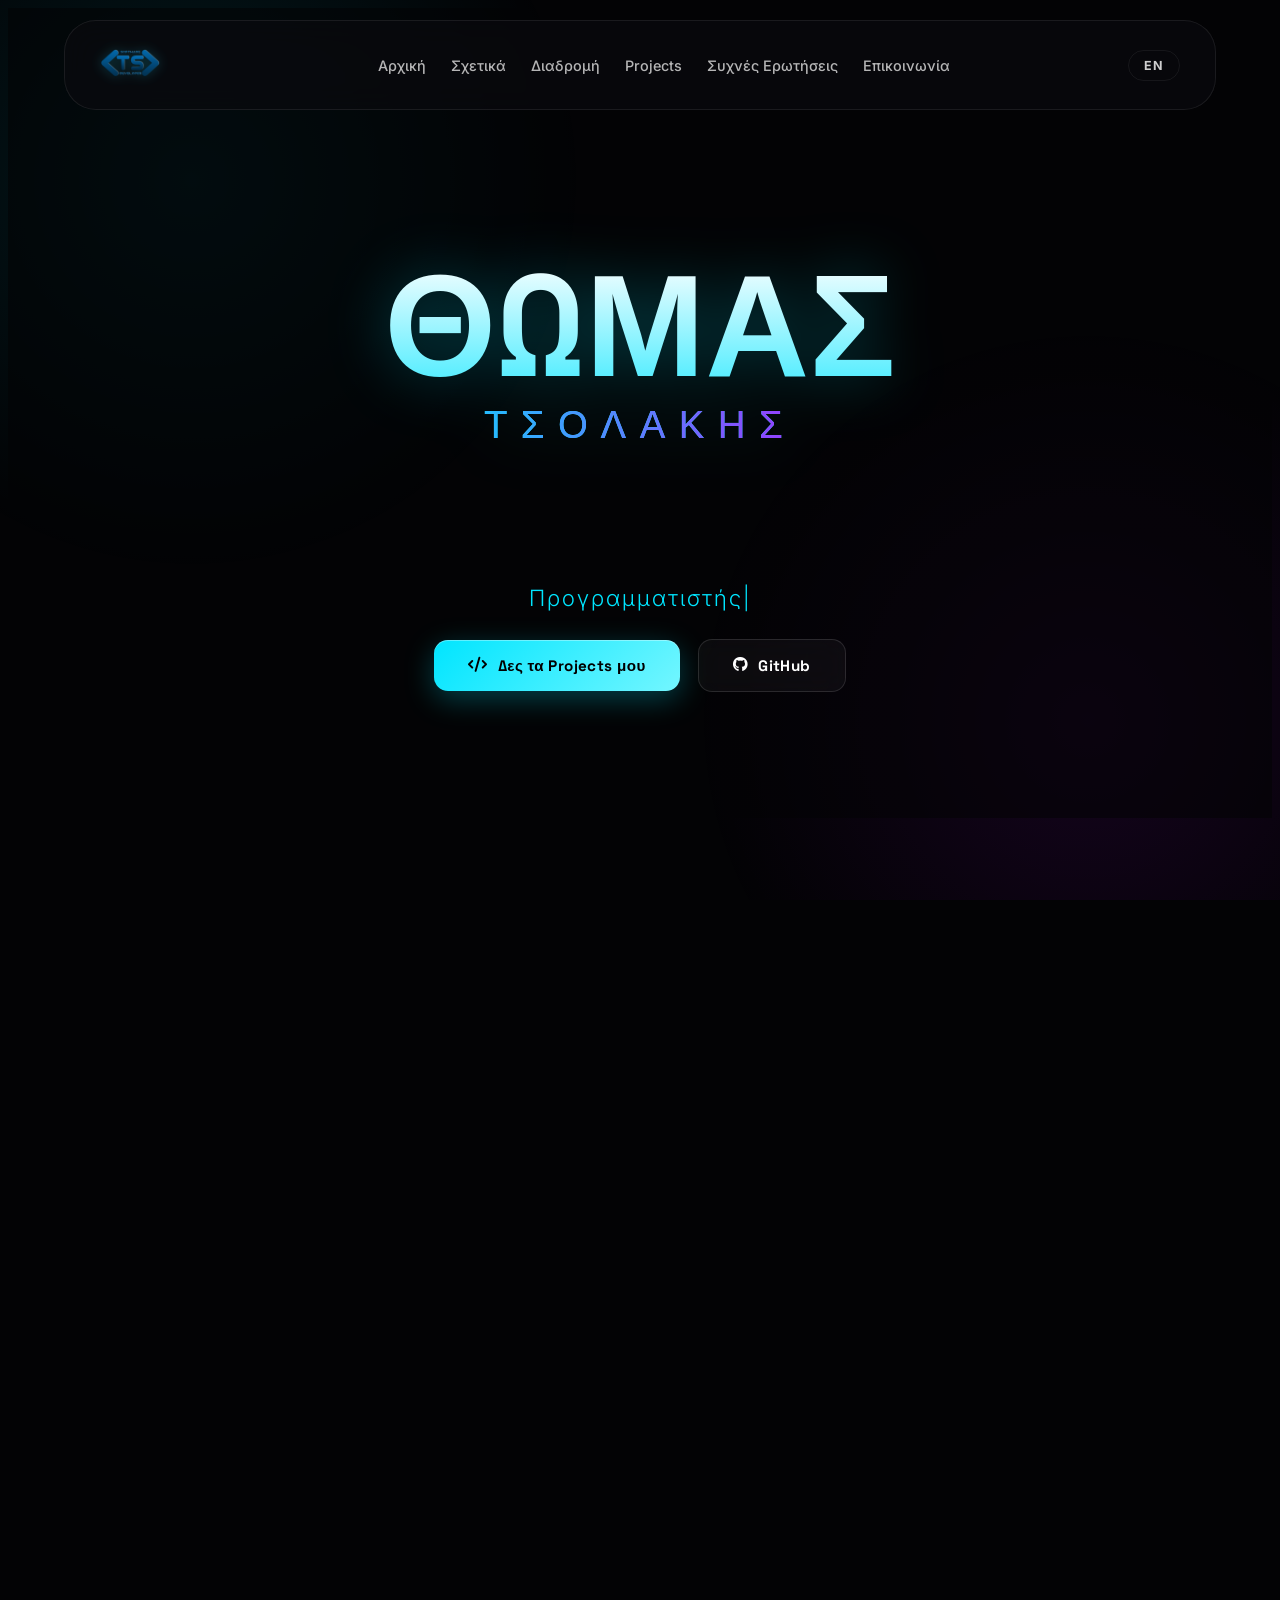
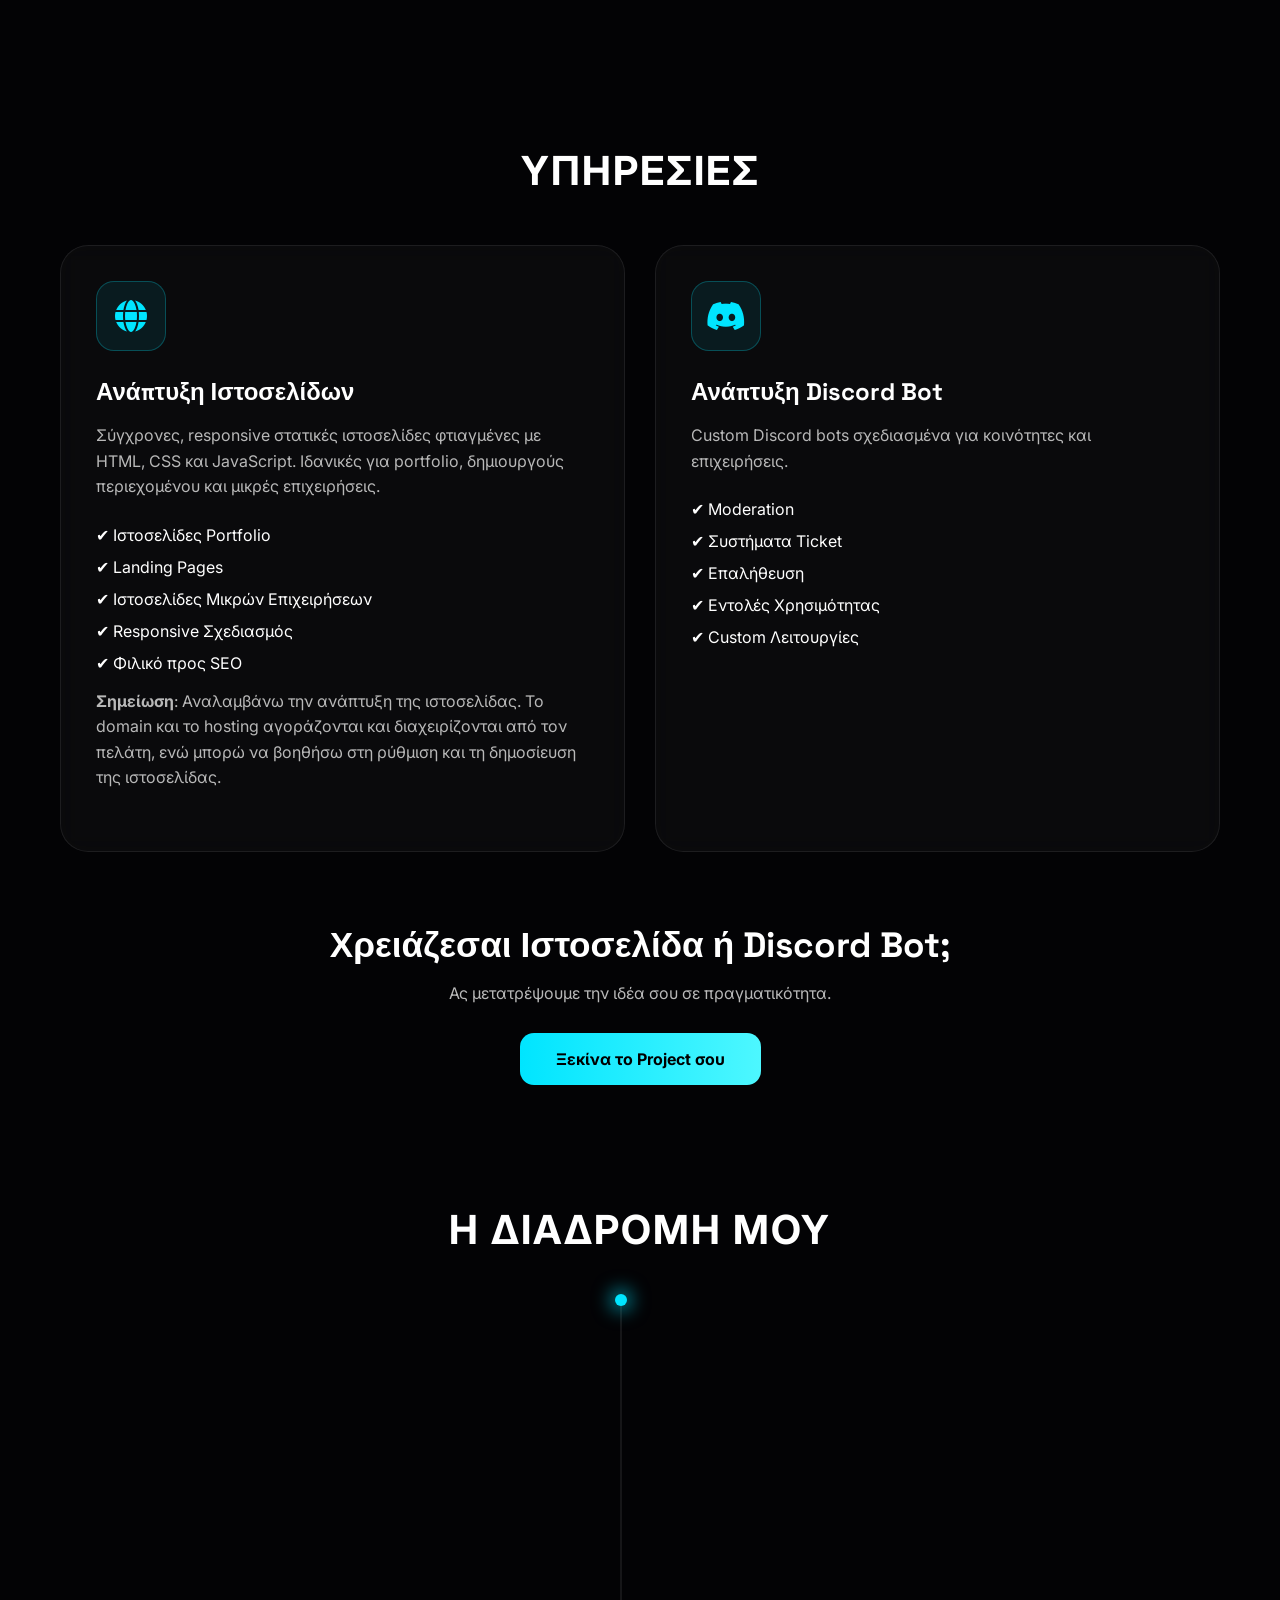
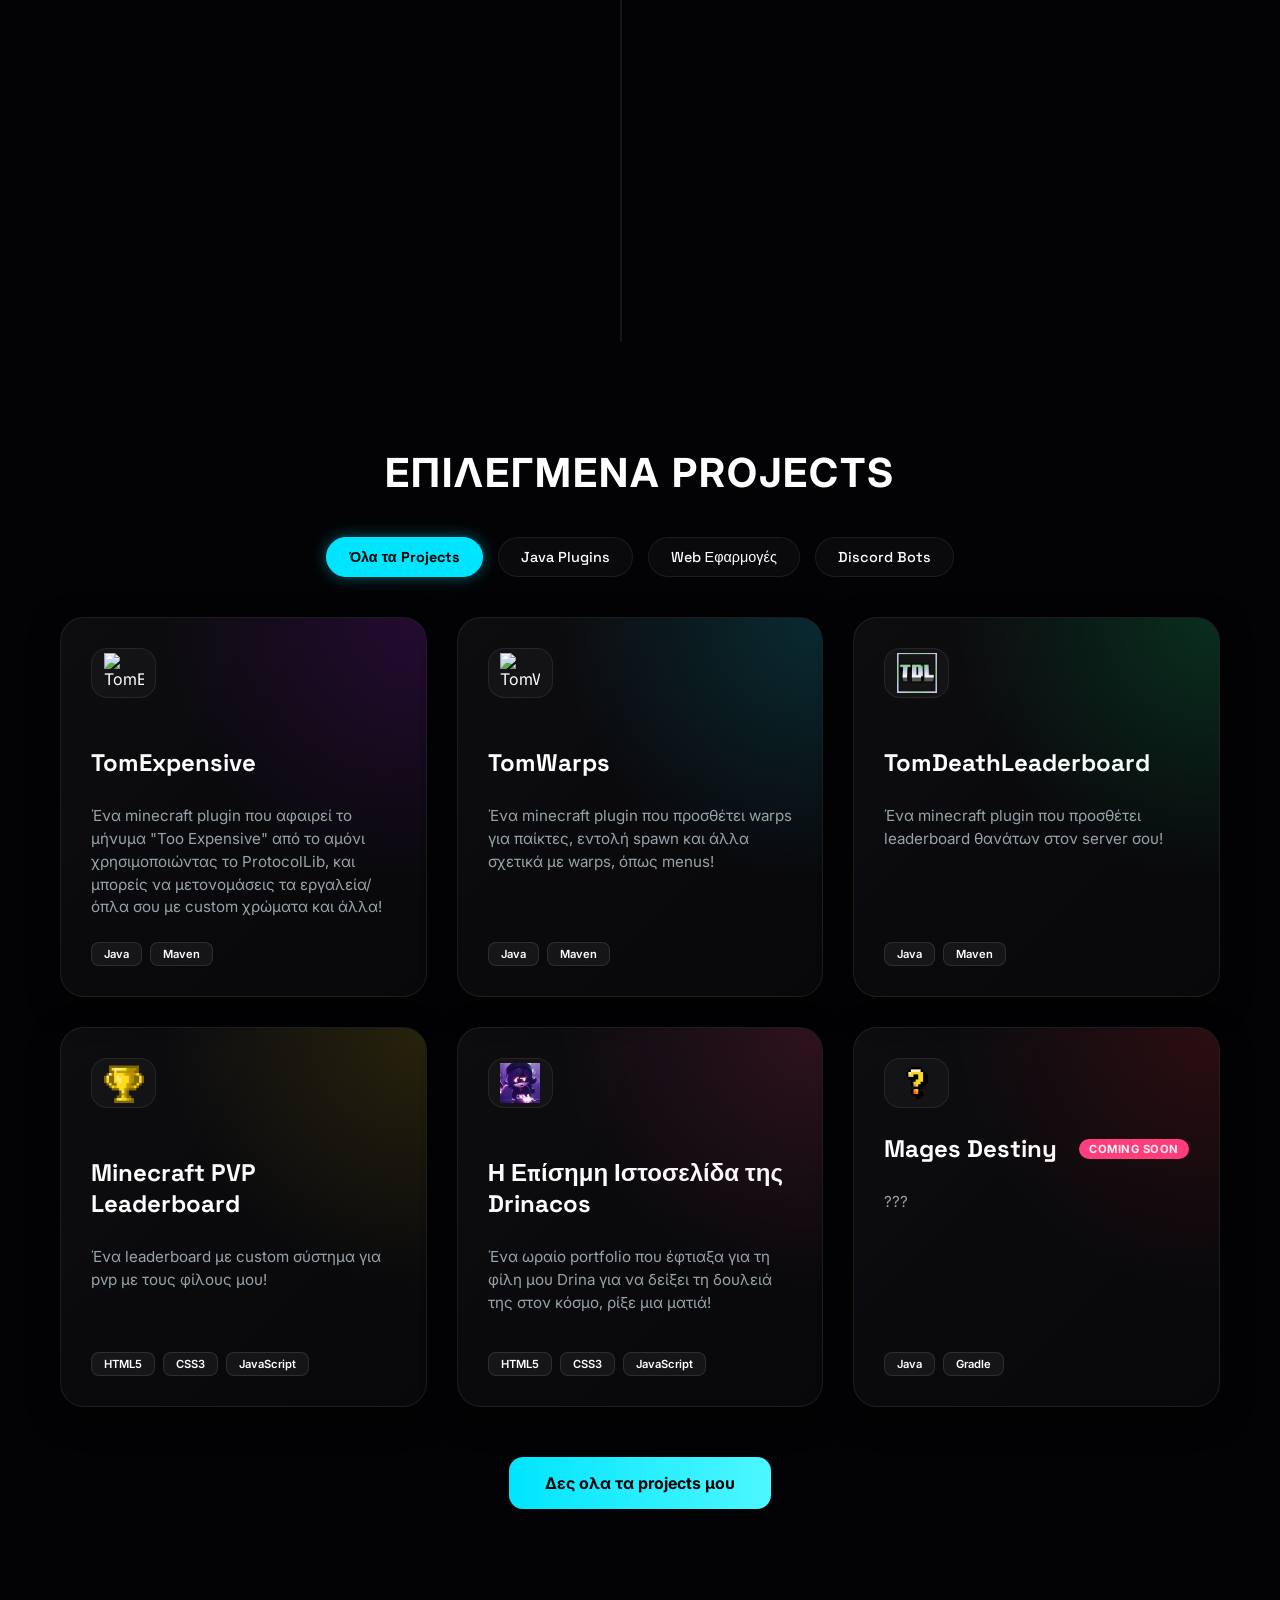
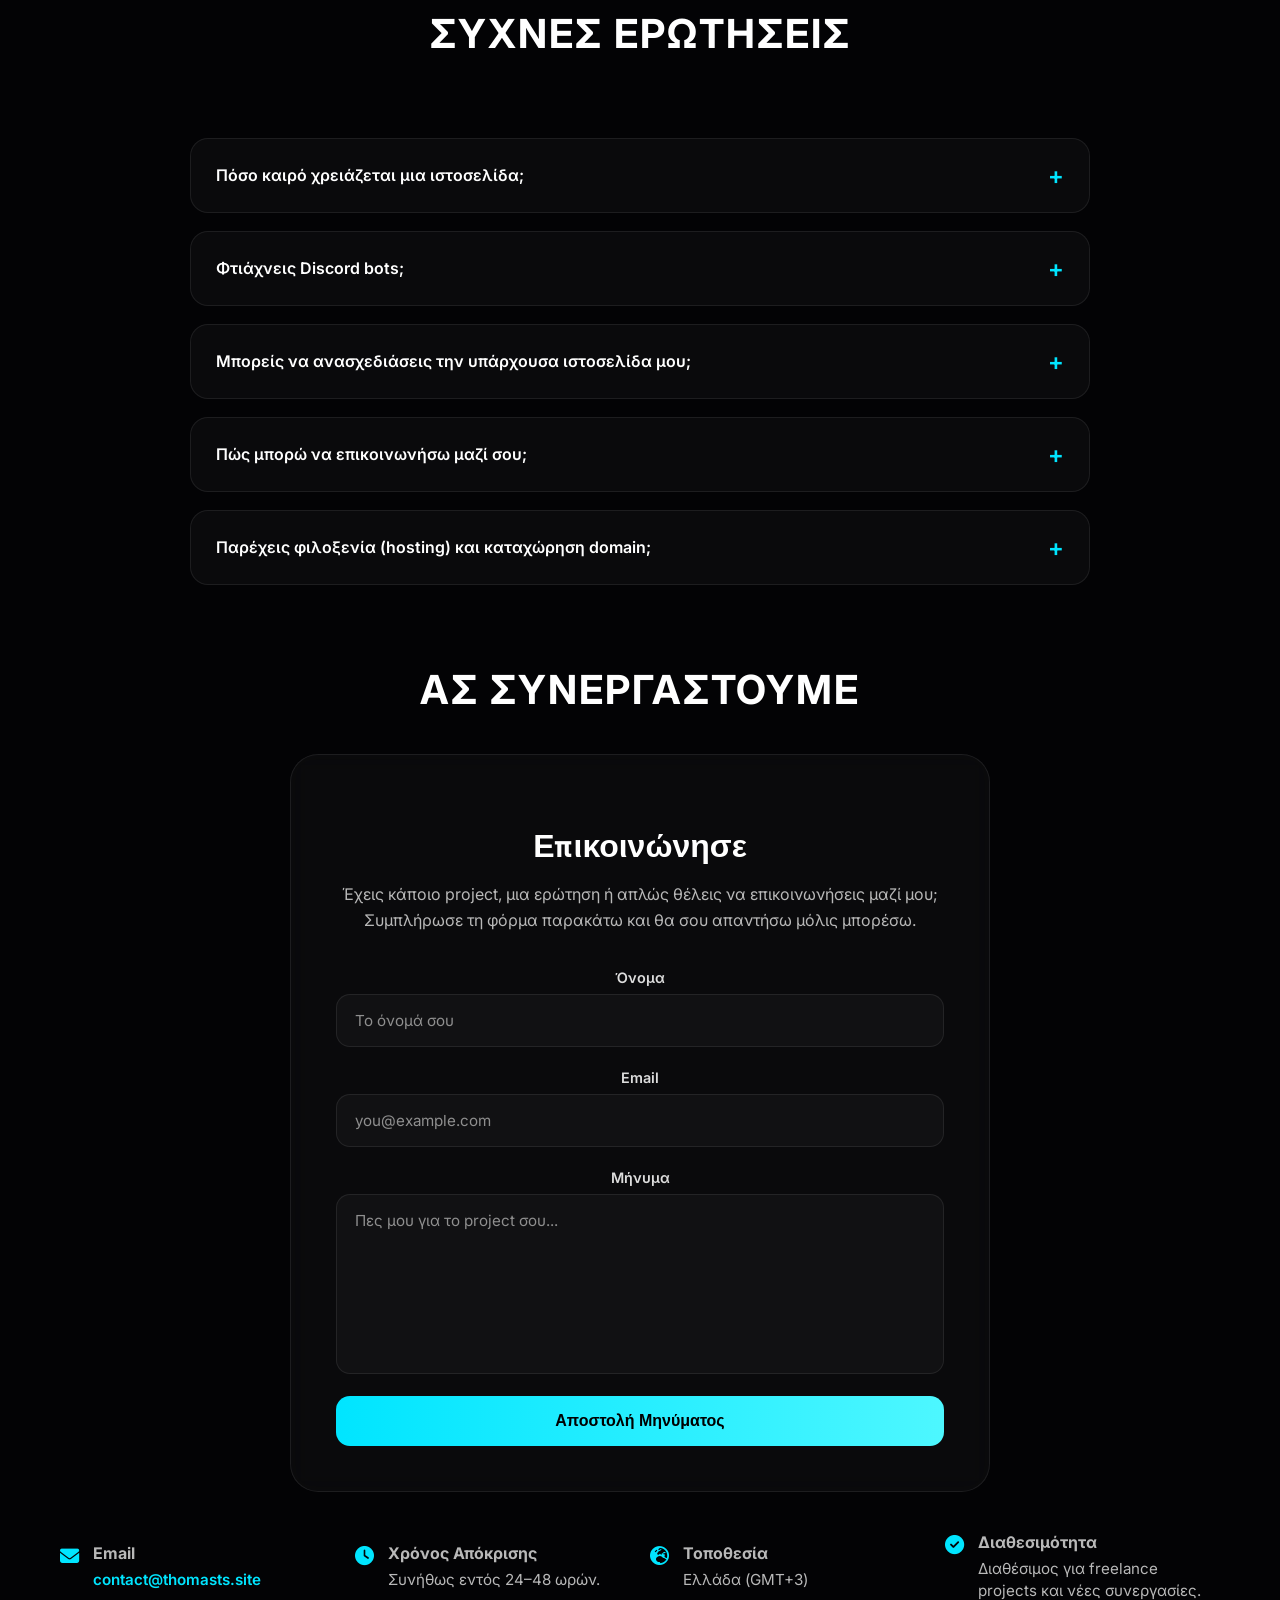
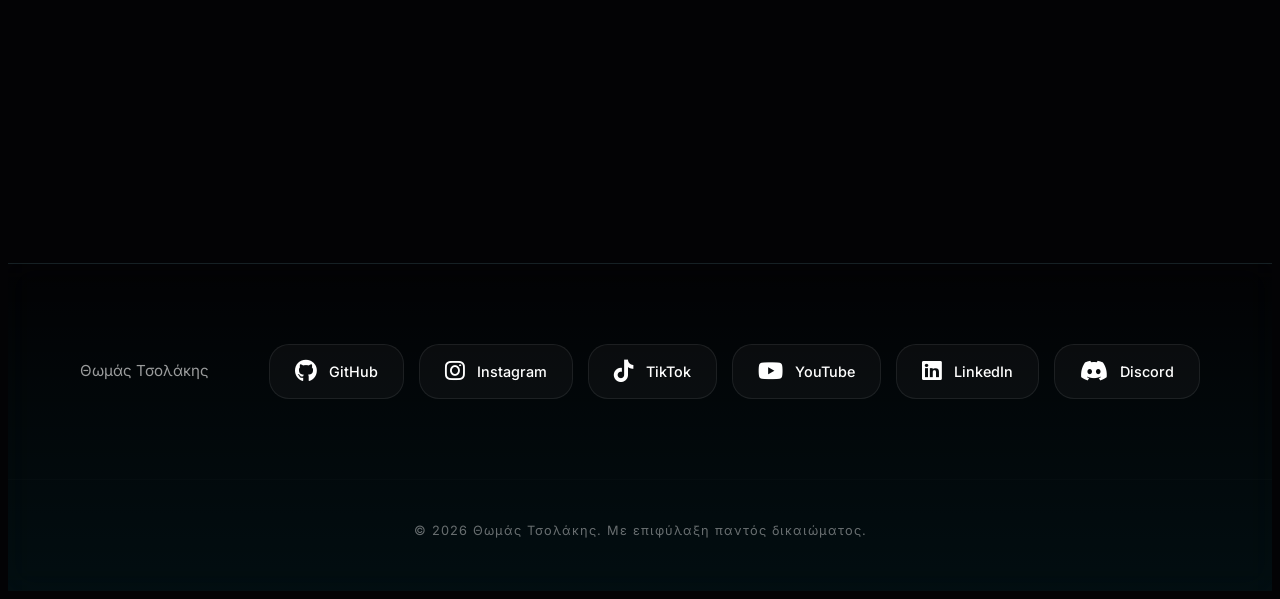
==== commit 2a60e95f: "feat: update Discord link in index.html" ====
--- a/el/index.html
+++ b/el/index.html
@@ -633,19 +633,6 @@
                 <p class="footer-brand">
                     Θωμάς Τσολάκης
                 </p>
-
-                <p class="footer-title">
-                    Προγραμματιστής Λογισμικού • Μαθητής Πληροφορικής
-                </p>
-
-                <p class="footer-desc">
-                    Δημιουργώ σύγχρονες ιστοσελίδες, backend συστήματα, Discord bots και ψηφιακές εμπειρίες.
-                </p>
-
-                <p class="footer-status">
-                    Διαθέσιμος για freelance projects και νέες συνεργασίες.
-                </p>
-
             </div>
 
             <div class="footer-right">
@@ -675,6 +662,11 @@
                     <a href="https://www.linkedin.com/in/thomas-tsolakis-8341843b0/" target="_blank" rel="noopener noreferrer" class="social-tile linkedin-tile">
                         <i class="fab fa-linkedin"></i>
                         <span>LinkedIn</span>
+                    </a>
+
+                    <a href="https://discord.gg/39GunFy577" target="_blank" rel="noopener noreferrer" class="social-tile discord-tile">
+                        <i class="fab fa-discord"></i>
+                        <span>Discord</span>
                     </a>
 
                 </div>
